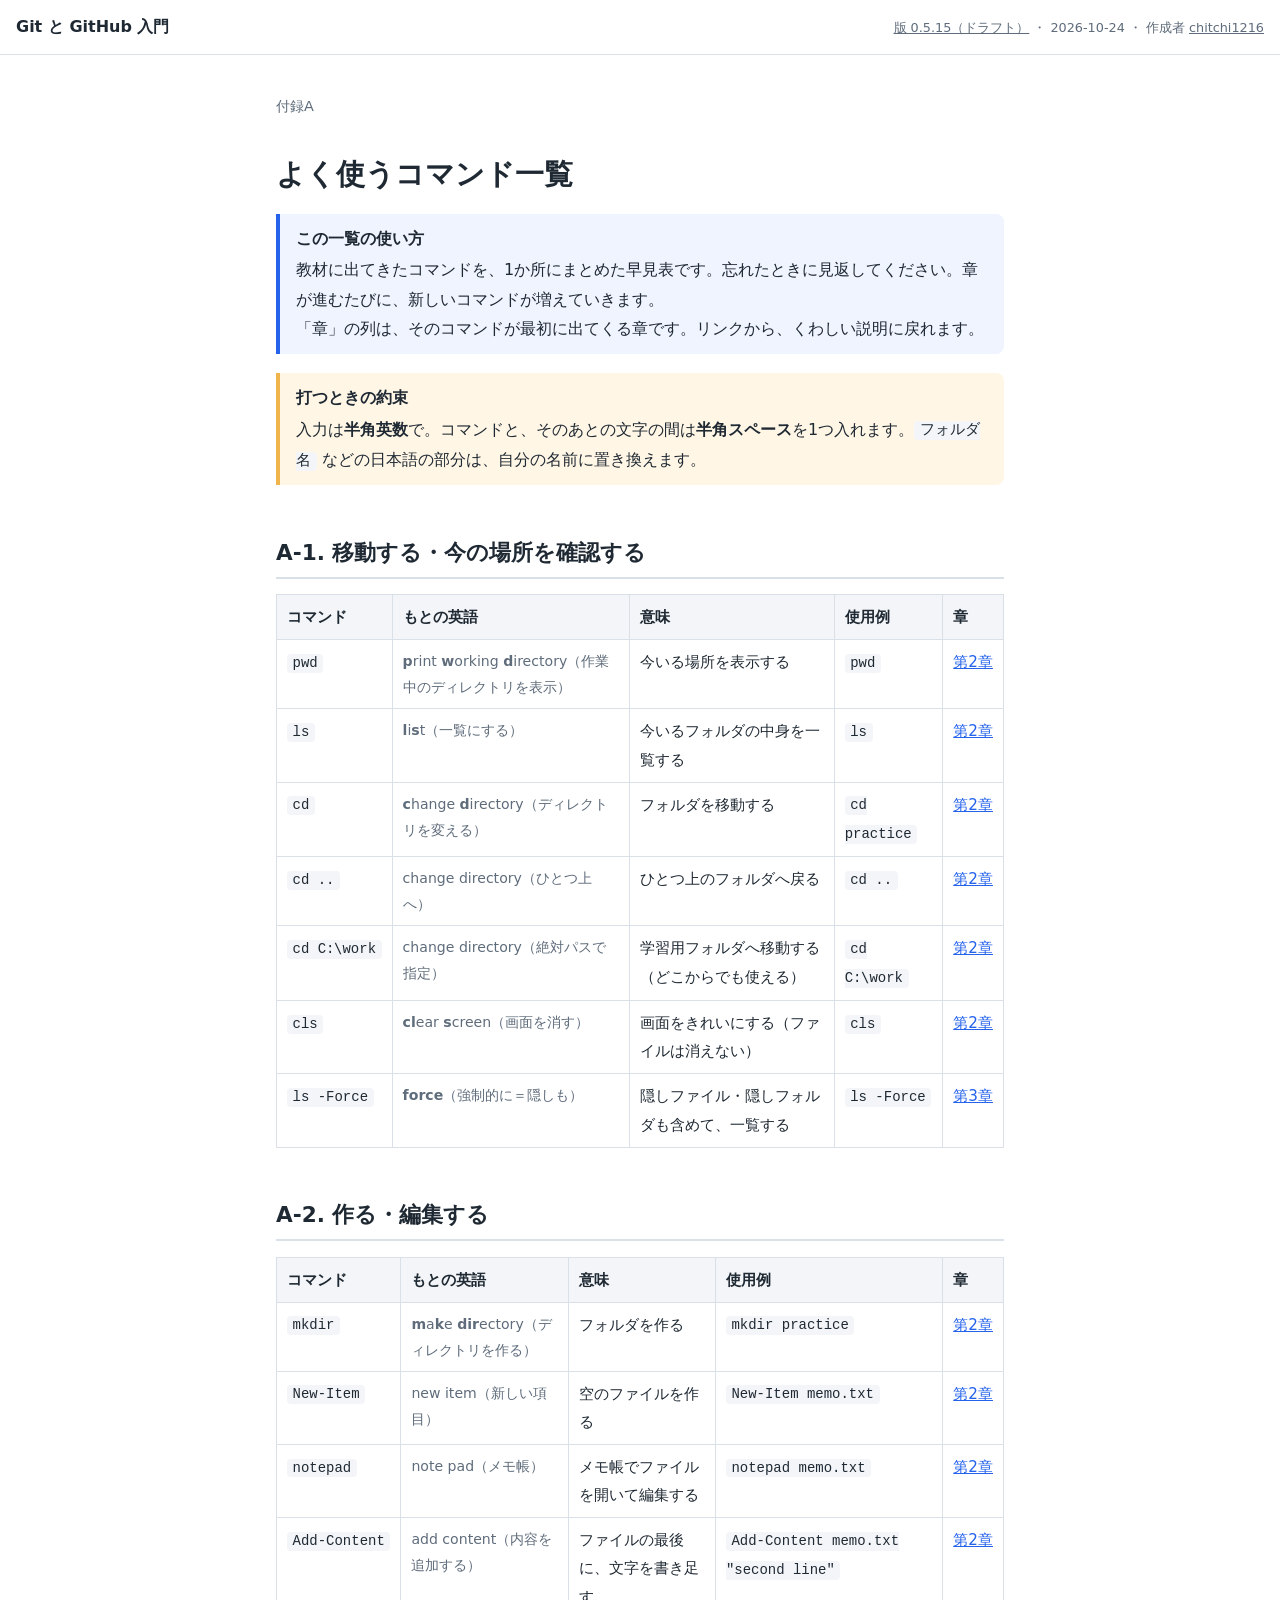
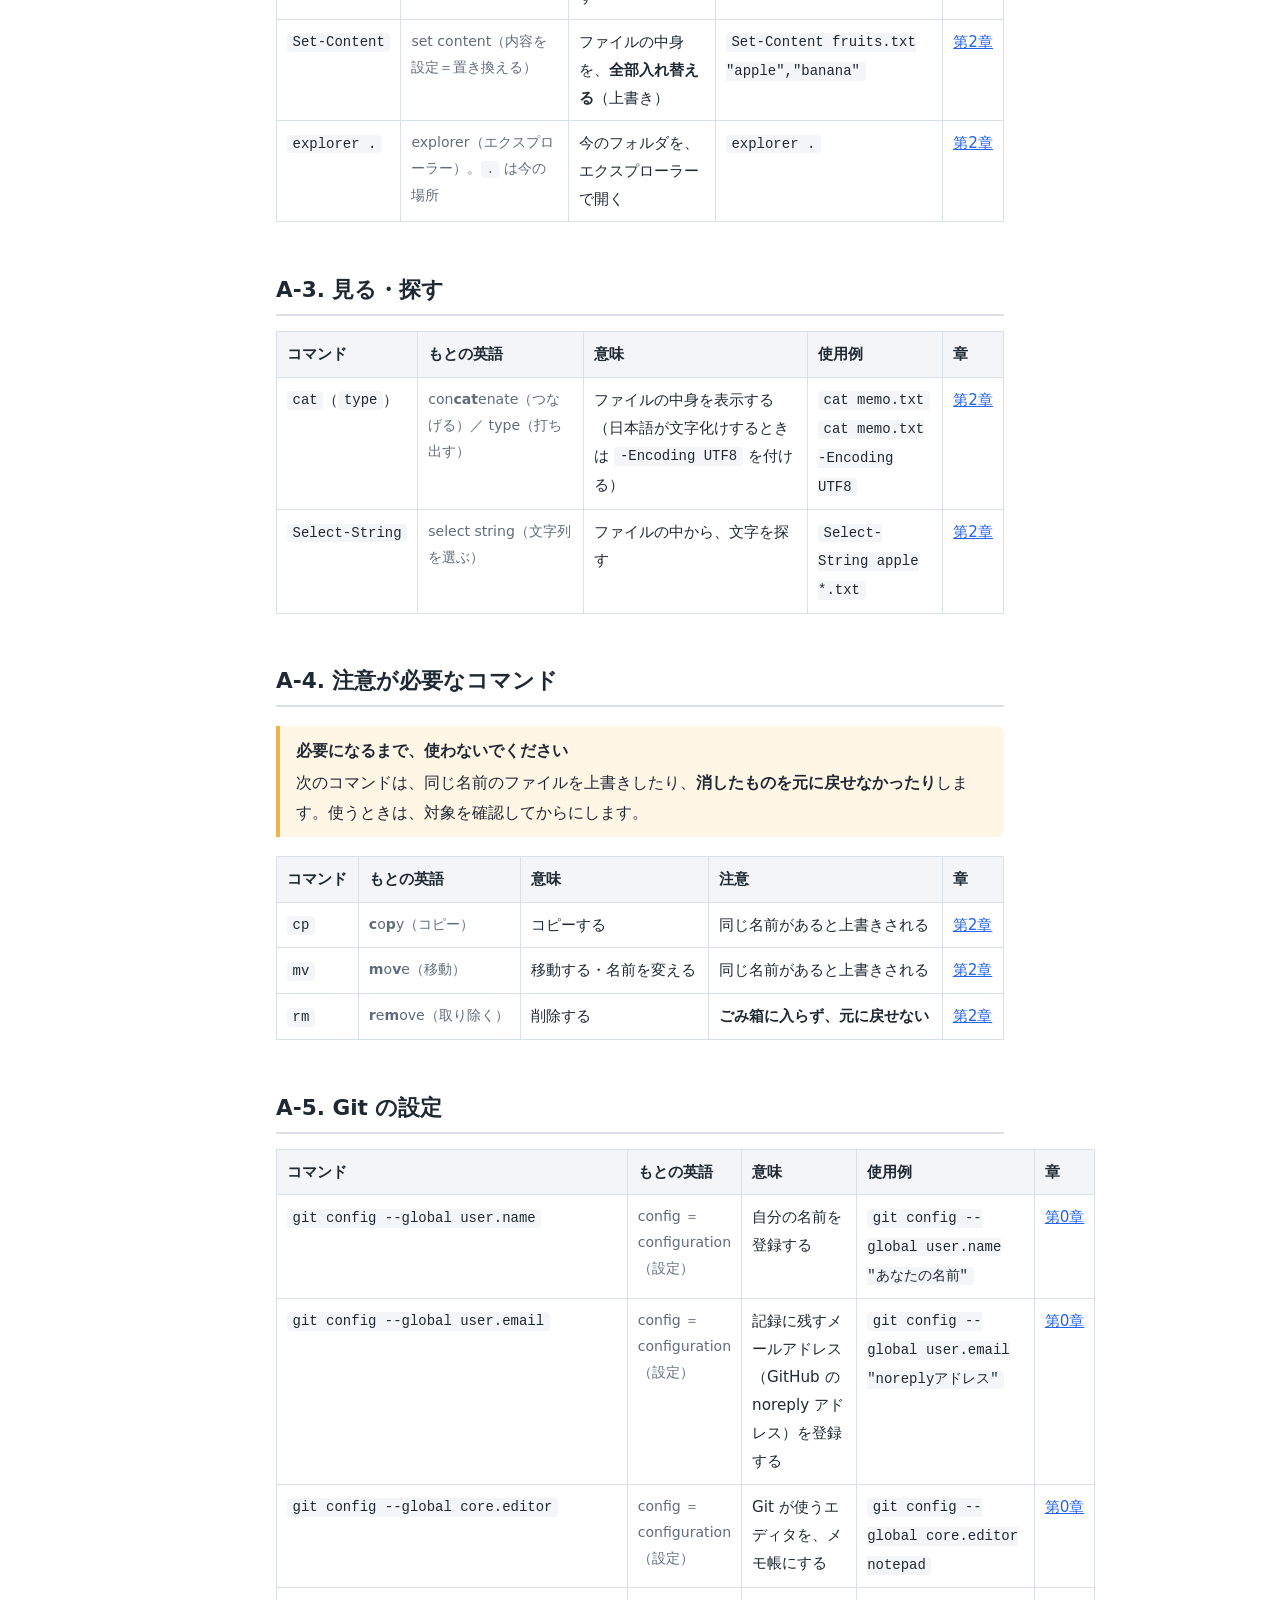
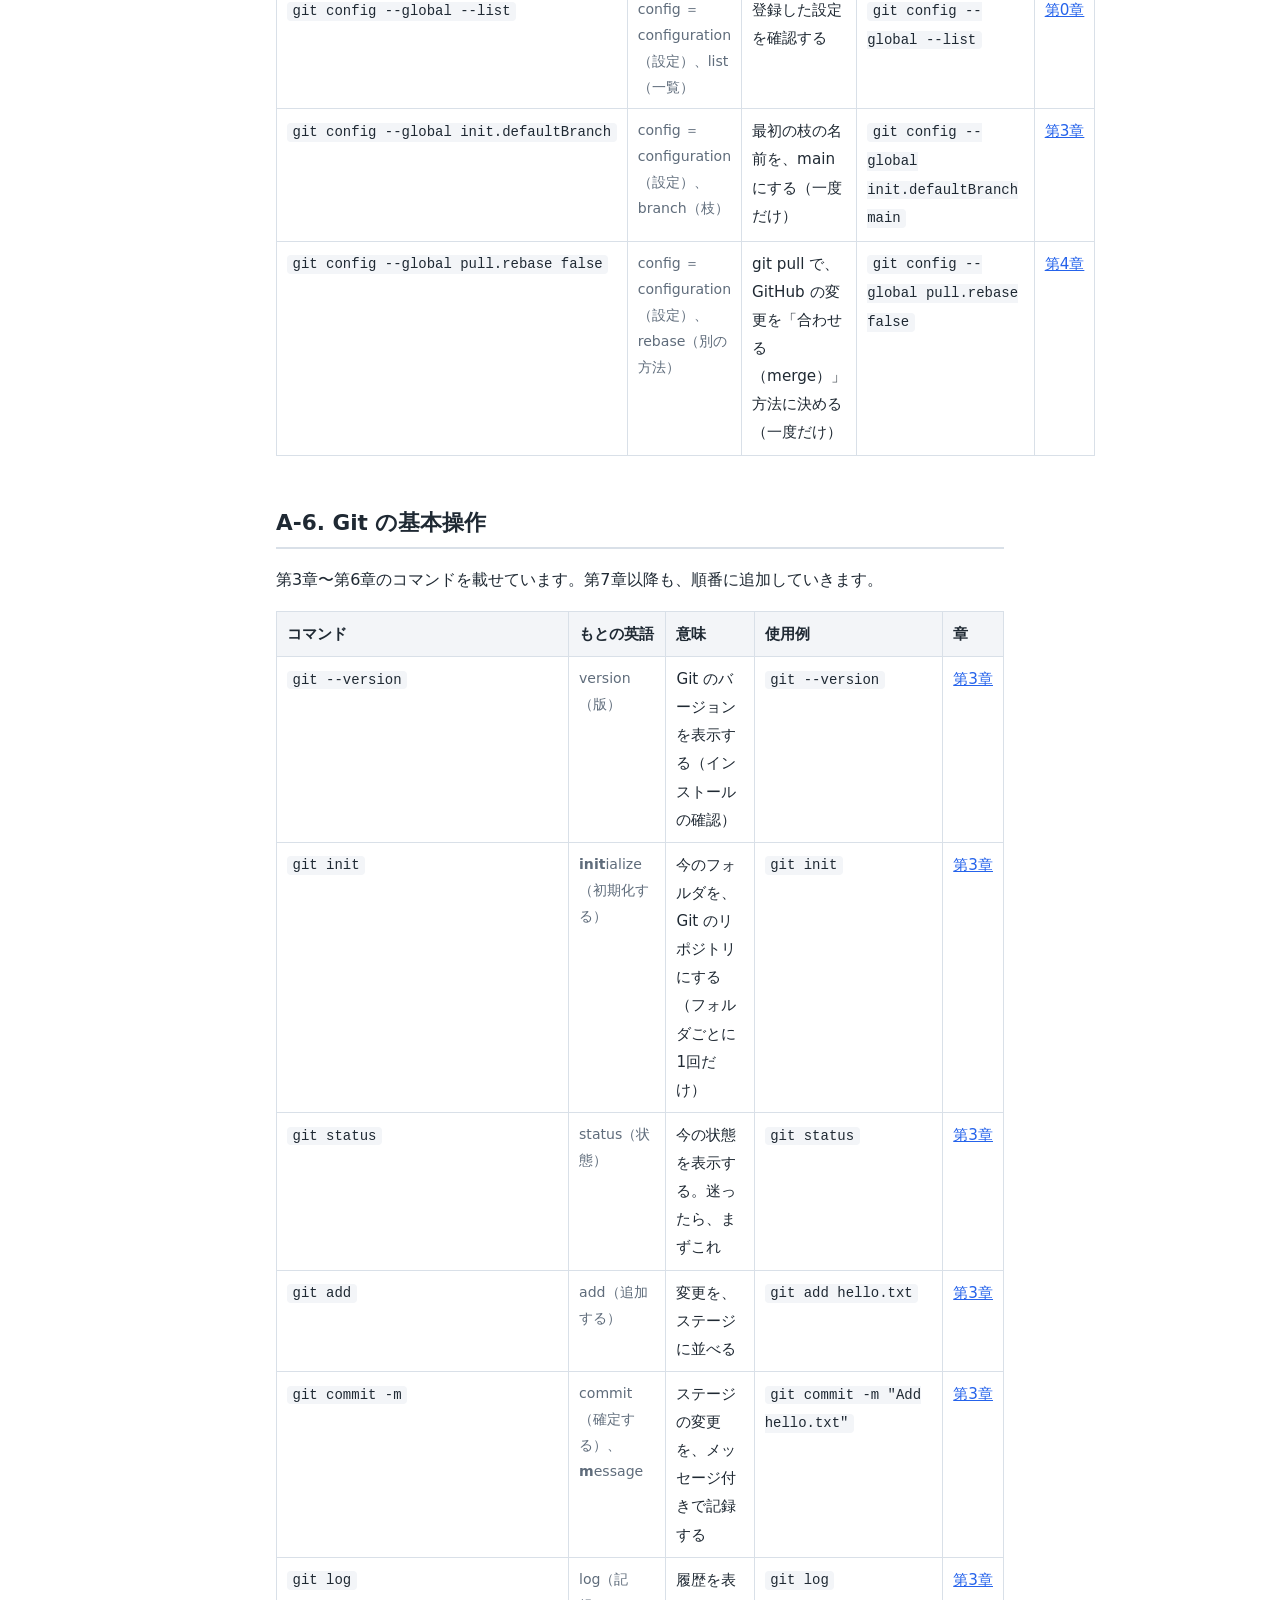
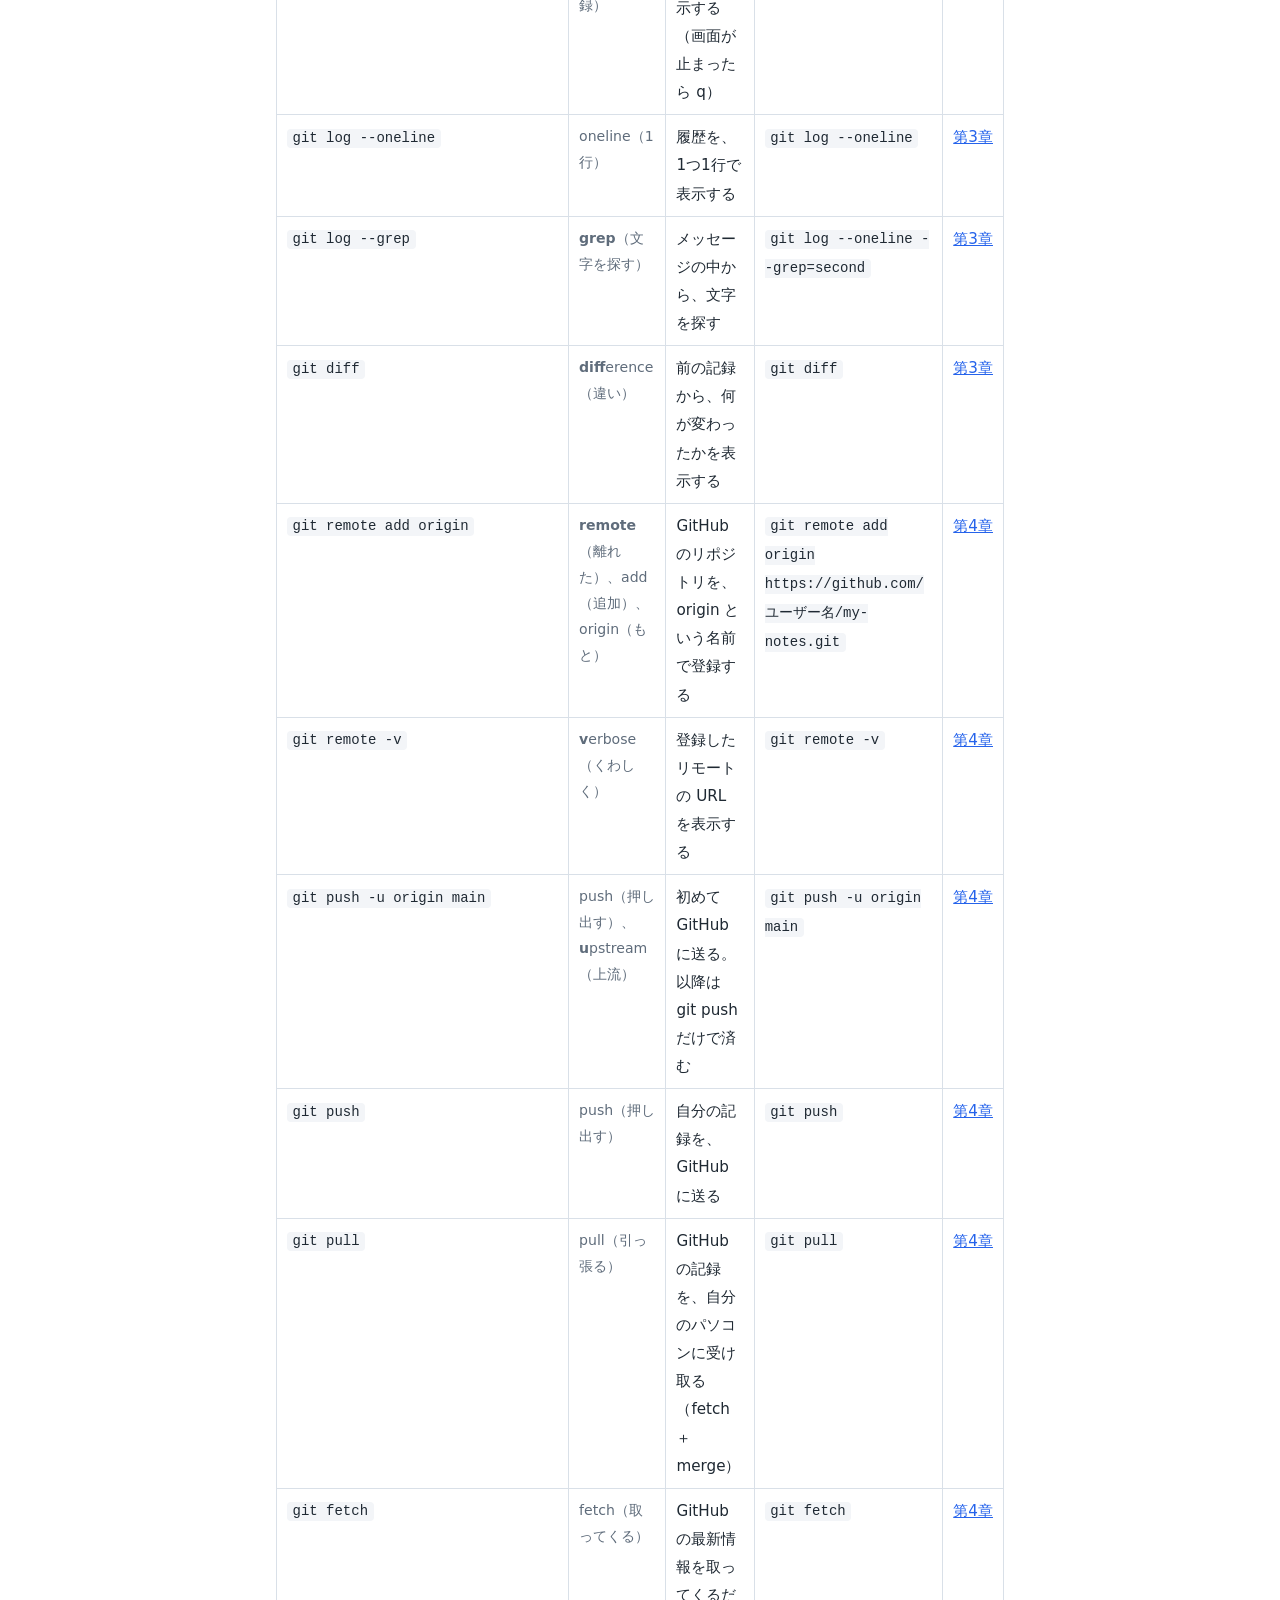
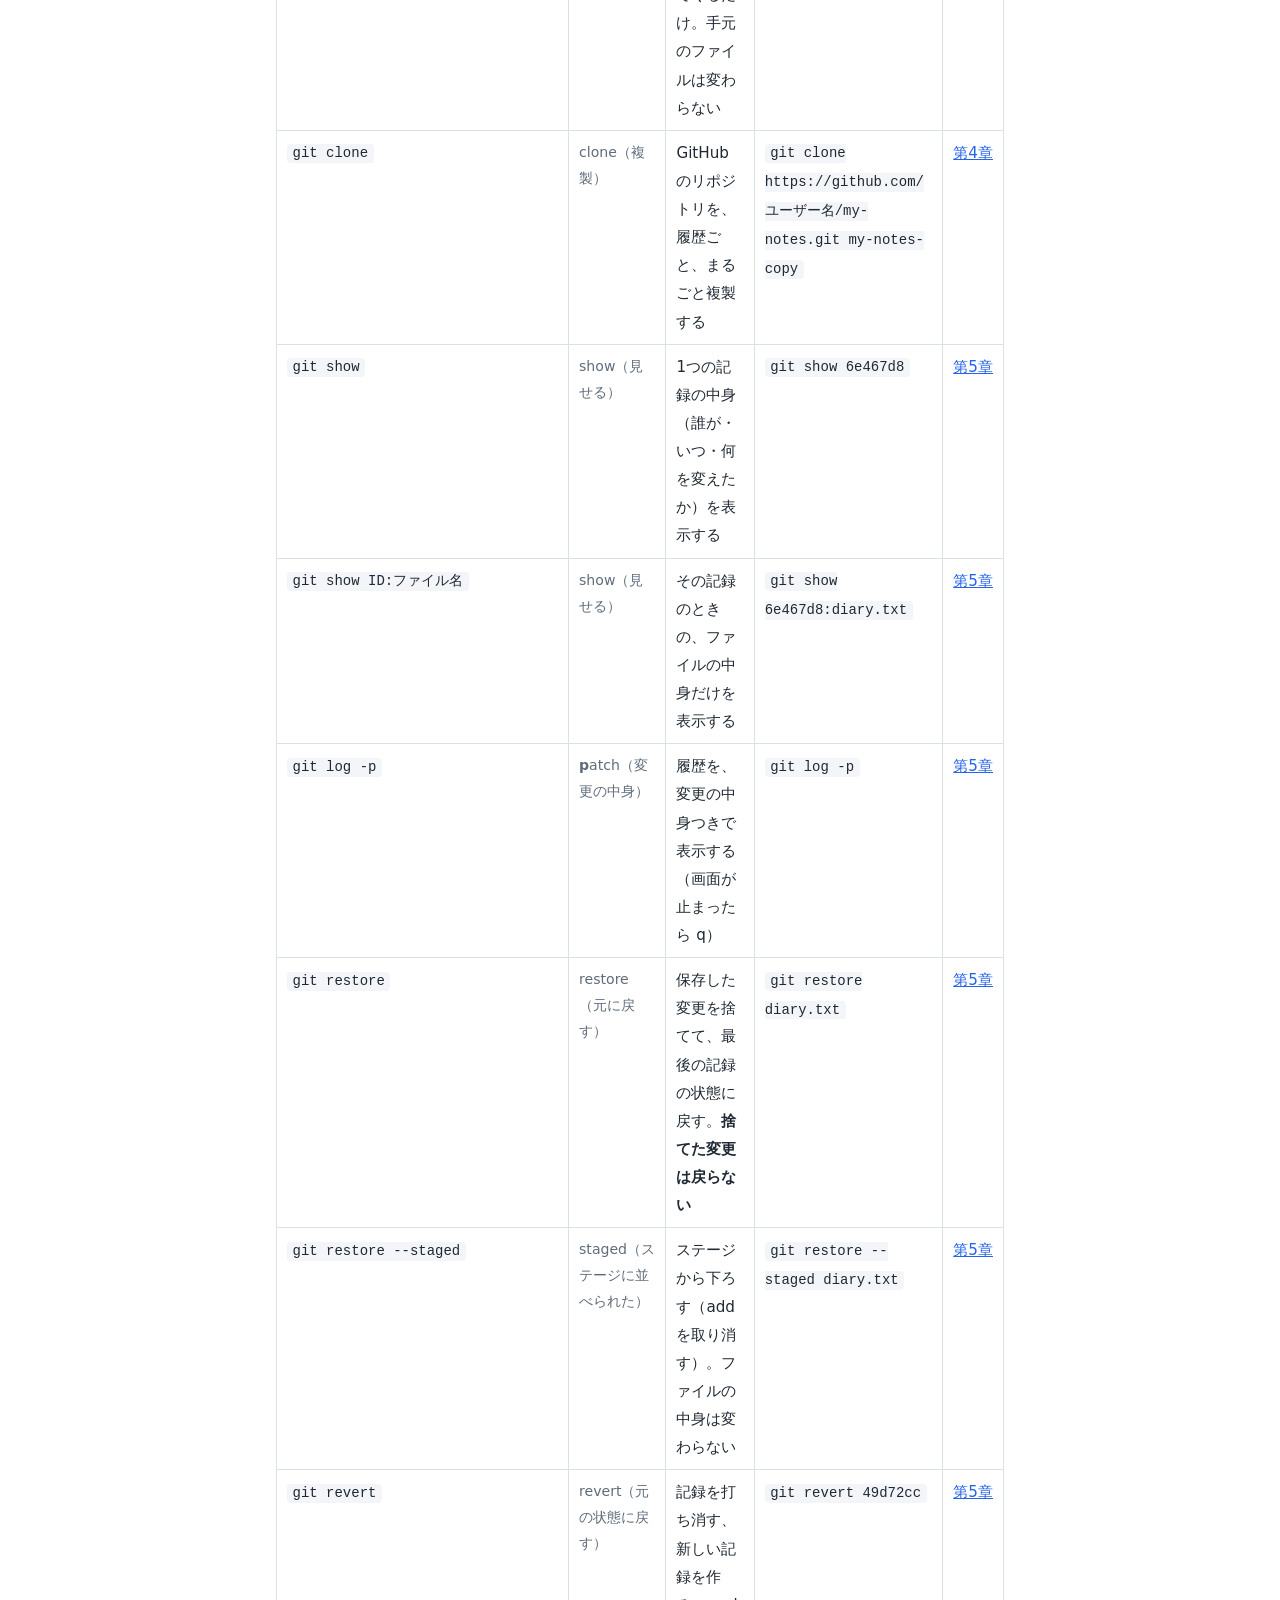
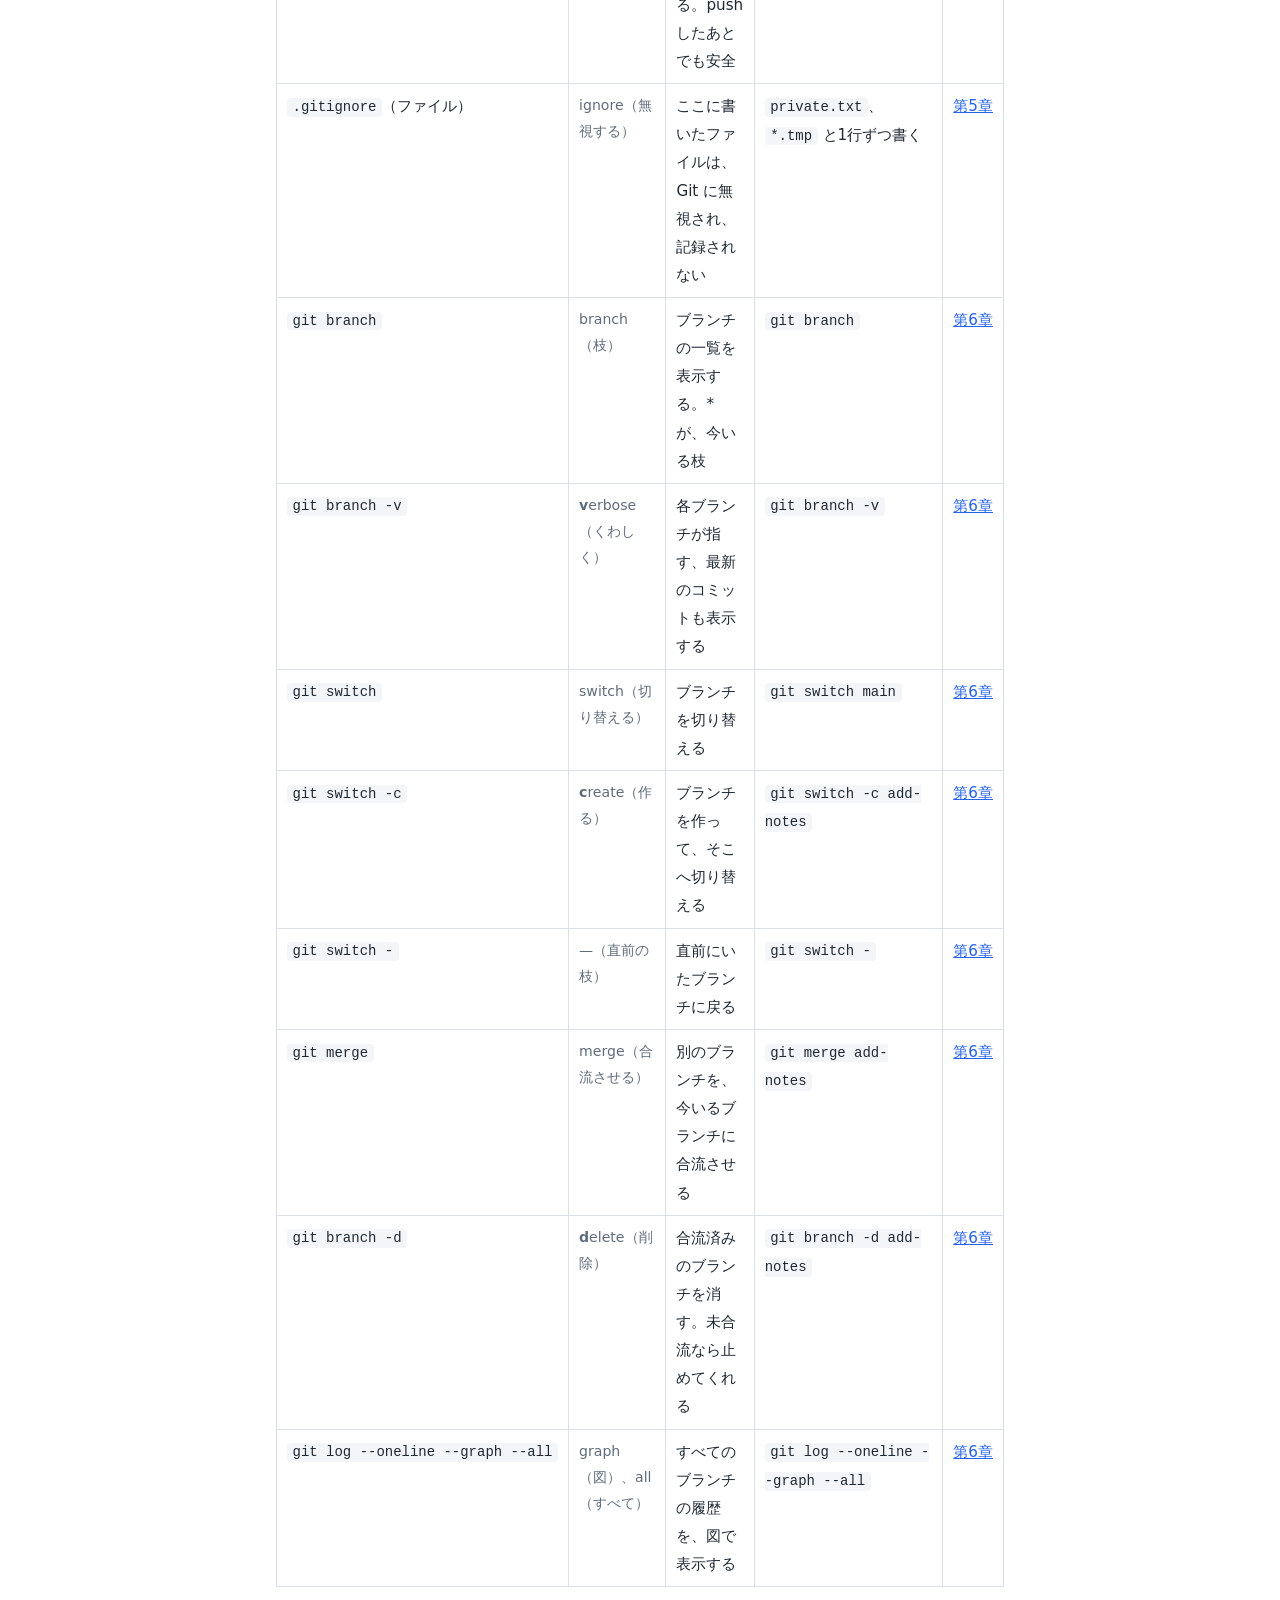
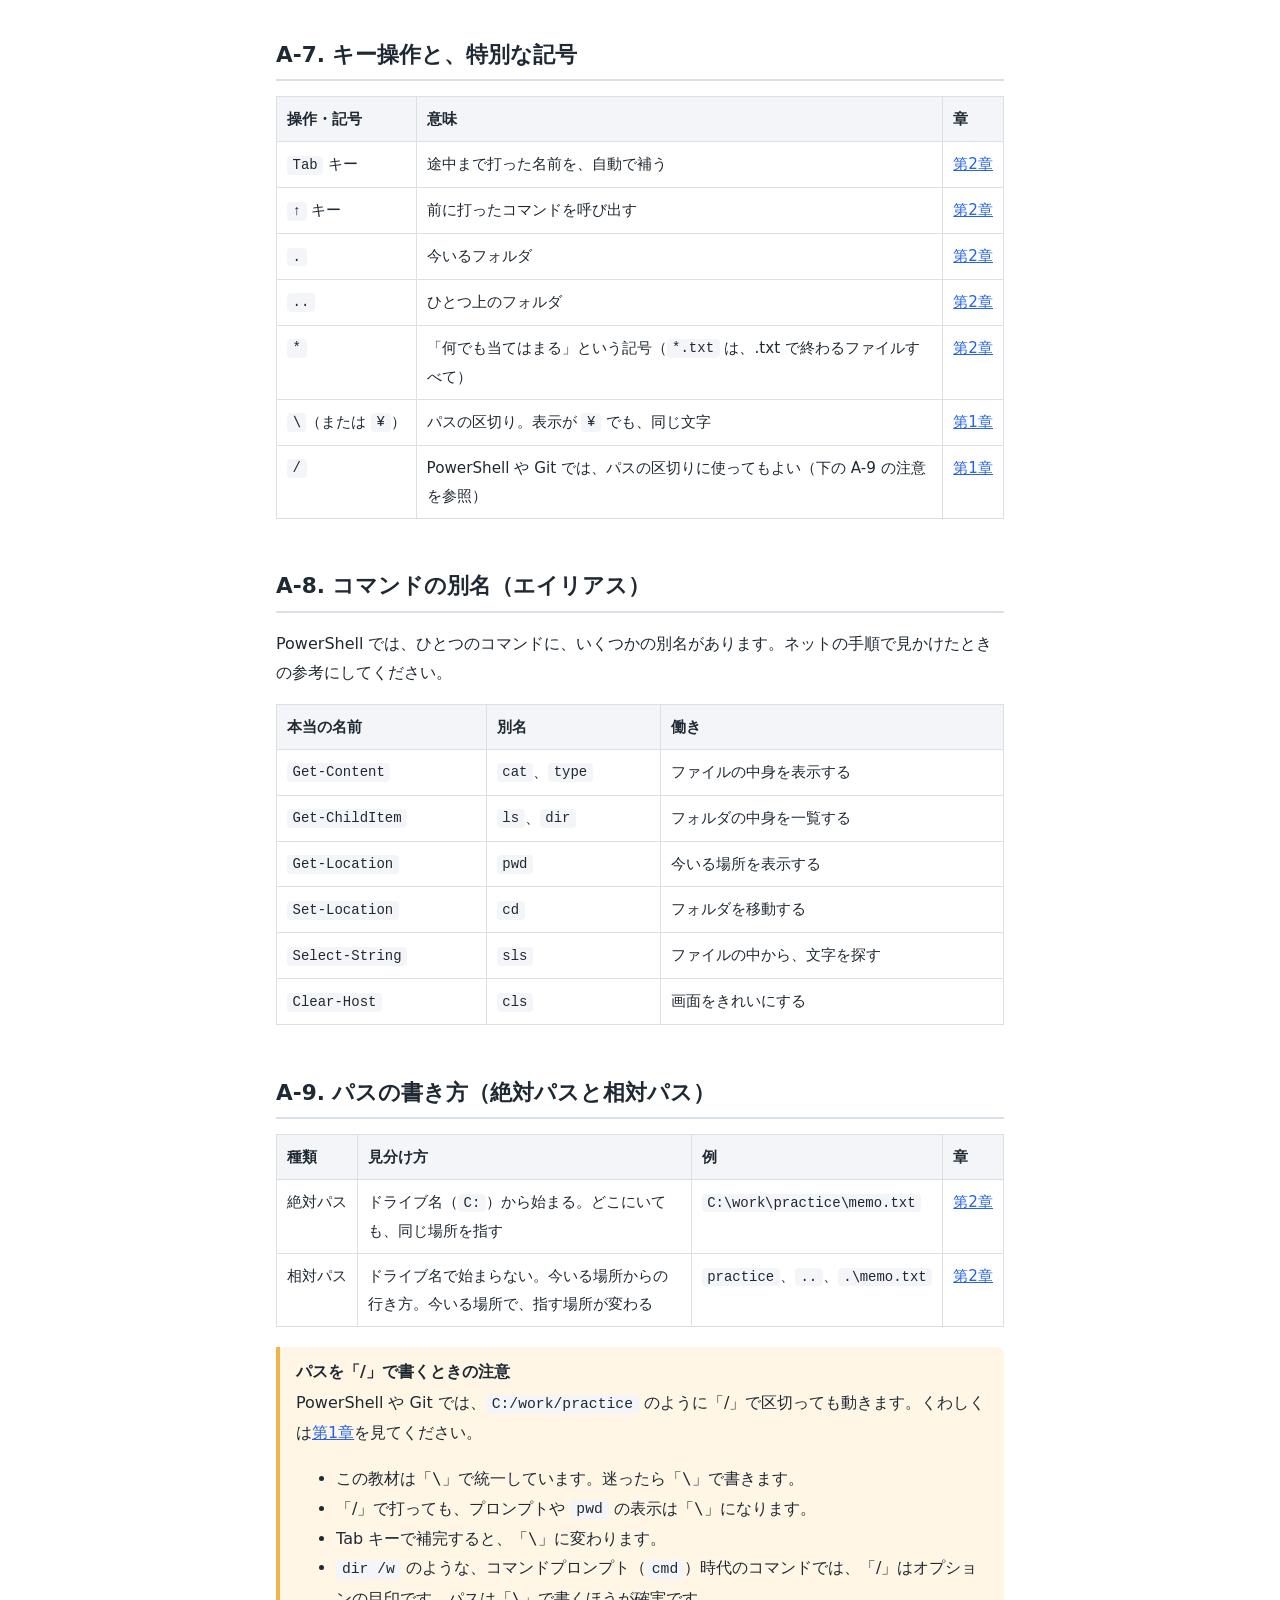
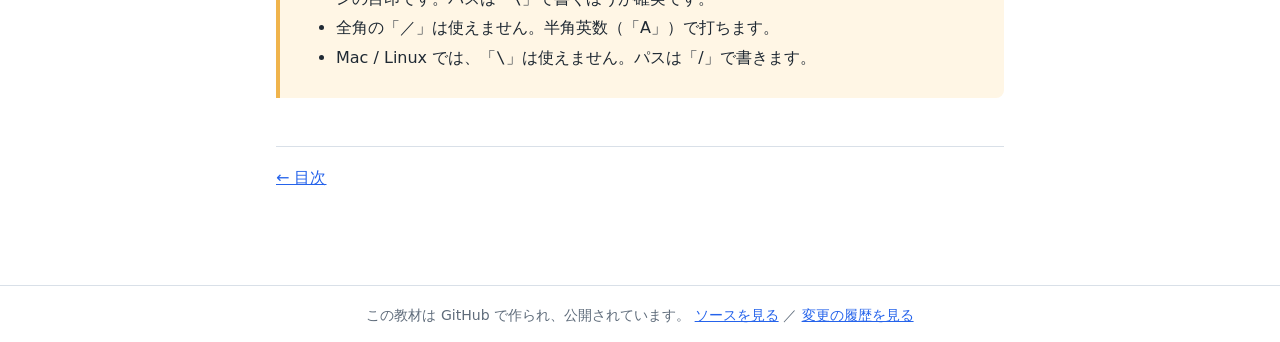
==== docs/appendix-commands.html @ 98653d18 "トップページに、アプリ更新の注意喚起をカード形式で追加（0.5.15） eMudhra の証明書問題と PHP の脆弱性を受けて、すでに学習を始めている人、 VS Code・Claude Code を" ====
<!doctype html>
<html lang="ja">
<head>
<meta charset="utf-8">
<meta name="viewport" content="width=device-width, initial-scale=1">
<title>付録A よく使うコマンド一覧 | Git と GitHub 入門</title>
<link rel="icon" href="favicon.svg" type="image/svg+xml">
<link rel="icon" href="favicon.png" sizes="32x32" type="image/png">
<link rel="stylesheet" href="style.css">
</head>
<body>
<header class="site"><a class="title" href="index.html">Git と GitHub 入門</a><span class="ver"><!--ver--><a href="https://github.com/chitchi1216/git-github-textbook/blob/main/CHANGELOG.md">版 0.5.15（ドラフト）</a> ・ 2026-10-24 ・ 作成者 <a href="https://github.com/chitchi1216">chitchi1216</a><!--/ver--></span></header>
<main class="wrap">
  <p class="meta">付録A</p>
  <h1>よく使うコマンド一覧</h1>

  <div class="box">
    <strong class="title">この一覧の使い方</strong>
    教材に出てきたコマンドを、1か所にまとめた早見表です。忘れたときに見返してください。章が進むたびに、新しいコマンドが増えていきます。<br>
    「章」の列は、そのコマンドが最初に出てくる章です。リンクから、くわしい説明に戻れます。
  </div>
  <div class="box warn">
    <strong class="title">打つときの約束</strong>
    入力は<strong>半角英数</strong>で。コマンドと、そのあとの文字の間は<strong>半角スペース</strong>を1つ入れます。<code>フォルダ名</code> などの日本語の部分は、自分の名前に置き換えます。
  </div>

  <h2>A-1. 移動する・今の場所を確認する</h2>
  <table class="cmds">
    <tr><th>コマンド</th><th>もとの英語</th><th>意味</th><th>使用例</th><th>章</th></tr>
    <tr><td><code>pwd</code></td><td class="en-col"><strong>p</strong>rint <strong>w</strong>orking <strong>d</strong>irectory（作業中のディレクトリを表示）</td><td>今いる場所を表示する</td><td><code>pwd</code></td><td><a href="chapter-02.html">第2章</a></td></tr>
    <tr><td><code>ls</code></td><td class="en-col"><strong>l</strong>i<strong>s</strong>t（一覧にする）</td><td>今いるフォルダの中身を一覧する</td><td><code>ls</code></td><td><a href="chapter-02.html">第2章</a></td></tr>
    <tr><td><code>cd</code></td><td class="en-col"><strong>c</strong>hange <strong>d</strong>irectory（ディレクトリを変える）</td><td>フォルダを移動する</td><td><code>cd practice</code></td><td><a href="chapter-02.html">第2章</a></td></tr>
    <tr><td><code>cd ..</code></td><td class="en-col">change directory（ひとつ上へ）</td><td>ひとつ上のフォルダへ戻る</td><td><code>cd ..</code></td><td><a href="chapter-02.html">第2章</a></td></tr>
    <tr><td><code>cd C:\work</code></td><td class="en-col">change directory（絶対パスで指定）</td><td>学習用フォルダへ移動する（どこからでも使える）</td><td><code>cd C:\work</code></td><td><a href="chapter-02.html">第2章</a></td></tr>
    <tr><td><code>cls</code></td><td class="en-col"><strong>cl</strong>ear <strong>s</strong>creen（画面を消す）</td><td>画面をきれいにする（ファイルは消えない）</td><td><code>cls</code></td><td><a href="chapter-02.html">第2章</a></td></tr>
    <tr><td><code>ls -Force</code></td><td class="en-col"><strong>force</strong>（強制的に＝隠しも）</td><td>隠しファイル・隠しフォルダも含めて、一覧する</td><td><code>ls -Force</code></td><td><a href="chapter-03.html">第3章</a></td></tr>
  </table>

  <h2>A-2. 作る・編集する</h2>
  <table class="cmds">
    <tr><th>コマンド</th><th>もとの英語</th><th>意味</th><th>使用例</th><th>章</th></tr>
    <tr><td><code>mkdir</code></td><td class="en-col"><strong>m</strong>a<strong>k</strong>e <strong>dir</strong>ectory（ディレクトリを作る）</td><td>フォルダを作る</td><td><code>mkdir practice</code></td><td><a href="chapter-02.html">第2章</a></td></tr>
    <tr><td><code>New-Item</code></td><td class="en-col">new item（新しい項目）</td><td>空のファイルを作る</td><td><code>New-Item memo.txt</code></td><td><a href="chapter-02.html">第2章</a></td></tr>
    <tr><td><code>notepad</code></td><td class="en-col">note pad（メモ帳）</td><td>メモ帳でファイルを開いて編集する</td><td><code>notepad memo.txt</code></td><td><a href="chapter-02.html">第2章</a></td></tr>
    <tr><td><code>Add-Content</code></td><td class="en-col">add content（内容を追加する）</td><td>ファイルの最後に、文字を書き足す</td><td><code>Add-Content memo.txt "second line"</code></td><td><a href="chapter-02.html">第2章</a></td></tr>
    <tr><td><code>Set-Content</code></td><td class="en-col">set content（内容を設定＝置き換える）</td><td>ファイルの中身を、<strong>全部入れ替える</strong>（上書き）</td><td><code>Set-Content fruits.txt "apple","banana"</code></td><td><a href="chapter-02.html">第2章</a></td></tr>
    <tr><td><code>explorer .</code></td><td class="en-col">explorer（エクスプローラー）。<code>.</code> は今の場所</td><td>今のフォルダを、エクスプローラーで開く</td><td><code>explorer .</code></td><td><a href="chapter-02.html">第2章</a></td></tr>
  </table>

  <h2>A-3. 見る・探す</h2>
  <table class="cmds">
    <tr><th>コマンド</th><th>もとの英語</th><th>意味</th><th>使用例</th><th>章</th></tr>
    <tr><td><code>cat</code>（<code>type</code>）</td><td class="en-col">con<strong>cat</strong>enate（つなげる）／ type（打ち出す）</td><td>ファイルの中身を表示する（日本語が文字化けするときは <code>-Encoding UTF8</code> を付ける）</td><td><code>cat memo.txt</code><br><code>cat memo.txt -Encoding UTF8</code></td><td><a href="chapter-02.html">第2章</a></td></tr>
    <tr><td><code>Select-String</code></td><td class="en-col">select string（文字列を選ぶ）</td><td>ファイルの中から、文字を探す</td><td><code>Select-String apple *.txt</code></td><td><a href="chapter-02.html">第2章</a></td></tr>
  </table>

  <h2>A-4. 注意が必要なコマンド</h2>
  <div class="box warn">
    <strong class="title">必要になるまで、使わないでください</strong>
    次のコマンドは、同じ名前のファイルを上書きしたり、<strong>消したものを元に戻せなかったり</strong>します。使うときは、対象を確認してからにします。
  </div>
  <table class="cmds">
    <tr><th>コマンド</th><th>もとの英語</th><th>意味</th><th>注意</th><th>章</th></tr>
    <tr><td><code>cp</code></td><td class="en-col"><strong>c</strong>o<strong>p</strong>y（コピー）</td><td>コピーする</td><td>同じ名前があると上書きされる</td><td><a href="chapter-02.html">第2章</a></td></tr>
    <tr><td><code>mv</code></td><td class="en-col"><strong>m</strong>o<strong>v</strong>e（移動）</td><td>移動する・名前を変える</td><td>同じ名前があると上書きされる</td><td><a href="chapter-02.html">第2章</a></td></tr>
    <tr><td><code>rm</code></td><td class="en-col"><strong>r</strong>e<strong>m</strong>ove（取り除く）</td><td>削除する</td><td><strong>ごみ箱に入らず、元に戻せない</strong></td><td><a href="chapter-02.html">第2章</a></td></tr>
  </table>

  <h2>A-5. Git の設定</h2>
  <table class="cmds">
    <tr><th>コマンド</th><th>もとの英語</th><th>意味</th><th>使用例</th><th>章</th></tr>
    <tr><td><code>git config --global user.name</code></td><td class="en-col">config ＝ configuration（設定）</td><td>自分の名前を登録する</td><td><code>git config --global user.name "あなたの名前"</code></td><td><a href="chapter-00.html">第0章</a></td></tr>
    <tr><td><code>git config --global user.email</code></td><td class="en-col">config ＝ configuration（設定）</td><td>記録に残すメールアドレス（GitHub の noreply アドレス）を登録する</td><td><code>git config --global user.email "noreplyアドレス"</code></td><td><a href="chapter-00.html">第0章</a></td></tr>
    <tr><td><code>git config --global core.editor</code></td><td class="en-col">config ＝ configuration（設定）</td><td>Git が使うエディタを、メモ帳にする</td><td><code>git config --global core.editor notepad</code></td><td><a href="chapter-00.html">第0章</a></td></tr>
    <tr><td><code>git config --global --list</code></td><td class="en-col">config ＝ configuration（設定）、list（一覧）</td><td>登録した設定を確認する</td><td><code>git config --global --list</code></td><td><a href="chapter-00.html">第0章</a></td></tr>
    <tr><td><code>git config --global init.defaultBranch</code></td><td class="en-col">config ＝ configuration（設定）、branch（枝）</td><td>最初の枝の名前を、main にする（一度だけ）</td><td><code>git config --global init.defaultBranch main</code></td><td><a href="chapter-03.html">第3章</a></td></tr>
    <tr><td><code>git config --global pull.rebase false</code></td><td class="en-col">config ＝ configuration（設定）、rebase（別の方法）</td><td>git pull で、GitHub の変更を「合わせる（merge）」方法に決める（一度だけ）</td><td><code>git config --global pull.rebase false</code></td><td><a href="chapter-04.html">第4章</a></td></tr>
  </table>

  <h2>A-6. Git の基本操作</h2>
  <p>第3章〜第6章のコマンドを載せています。第7章以降も、順番に追加していきます。</p>
  <table class="cmds">
    <tr><th>コマンド</th><th>もとの英語</th><th>意味</th><th>使用例</th><th>章</th></tr>
    <tr><td><code>git --version</code></td><td class="en-col">version（版）</td><td>Git のバージョンを表示する（インストールの確認）</td><td><code>git --version</code></td><td><a href="chapter-03.html">第3章</a></td></tr>
    <tr><td><code>git init</code></td><td class="en-col"><strong>init</strong>ialize（初期化する）</td><td>今のフォルダを、Git のリポジトリにする（フォルダごとに1回だけ）</td><td><code>git init</code></td><td><a href="chapter-03.html">第3章</a></td></tr>
    <tr><td><code>git status</code></td><td class="en-col">status（状態）</td><td>今の状態を表示する。迷ったら、まずこれ</td><td><code>git status</code></td><td><a href="chapter-03.html">第3章</a></td></tr>
    <tr><td><code>git add</code></td><td class="en-col">add（追加する）</td><td>変更を、ステージに並べる</td><td><code>git add hello.txt</code></td><td><a href="chapter-03.html">第3章</a></td></tr>
    <tr><td><code>git commit -m</code></td><td class="en-col">commit（確定する）、<strong>m</strong>essage</td><td>ステージの変更を、メッセージ付きで記録する</td><td><code>git commit -m "Add hello.txt"</code></td><td><a href="chapter-03.html">第3章</a></td></tr>
    <tr><td><code>git log</code></td><td class="en-col">log（記録）</td><td>履歴を表示する（画面が止まったら q）</td><td><code>git log</code></td><td><a href="chapter-03.html">第3章</a></td></tr>
    <tr><td><code>git log --oneline</code></td><td class="en-col">oneline（1行）</td><td>履歴を、1つ1行で表示する</td><td><code>git log --oneline</code></td><td><a href="chapter-03.html">第3章</a></td></tr>
    <tr><td><code>git log --grep</code></td><td class="en-col"><strong>grep</strong>（文字を探す）</td><td>メッセージの中から、文字を探す</td><td><code>git log --oneline --grep=second</code></td><td><a href="chapter-03.html">第3章</a></td></tr>
    <tr><td><code>git diff</code></td><td class="en-col"><strong>diff</strong>erence（違い）</td><td>前の記録から、何が変わったかを表示する</td><td><code>git diff</code></td><td><a href="chapter-03.html">第3章</a></td></tr>
    <tr><td><code>git remote add origin</code></td><td class="en-col"><strong>remote</strong>（離れた）、add（追加）、origin（もと）</td><td>GitHub のリポジトリを、origin という名前で登録する</td><td><code>git remote add origin https://github.com/ユーザー名/my-notes.git</code></td><td><a href="chapter-04.html">第4章</a></td></tr>
    <tr><td><code>git remote -v</code></td><td class="en-col"><strong>v</strong>erbose（くわしく）</td><td>登録したリモートの URL を表示する</td><td><code>git remote -v</code></td><td><a href="chapter-04.html">第4章</a></td></tr>
    <tr><td><code>git push -u origin main</code></td><td class="en-col">push（押し出す）、<strong>u</strong>pstream（上流）</td><td>初めて GitHub に送る。以降は git push だけで済む</td><td><code>git push -u origin main</code></td><td><a href="chapter-04.html">第4章</a></td></tr>
    <tr><td><code>git push</code></td><td class="en-col">push（押し出す）</td><td>自分の記録を、GitHub に送る</td><td><code>git push</code></td><td><a href="chapter-04.html">第4章</a></td></tr>
    <tr><td><code>git pull</code></td><td class="en-col">pull（引っ張る）</td><td>GitHub の記録を、自分のパソコンに受け取る（fetch ＋ merge）</td><td><code>git pull</code></td><td><a href="chapter-04.html">第4章</a></td></tr>
    <tr><td><code>git fetch</code></td><td class="en-col">fetch（取ってくる）</td><td>GitHub の最新情報を取ってくるだけ。手元のファイルは変わらない</td><td><code>git fetch</code></td><td><a href="chapter-04.html">第4章</a></td></tr>
    <tr><td><code>git clone</code></td><td class="en-col">clone（複製）</td><td>GitHub のリポジトリを、履歴ごと、まるごと複製する</td><td><code>git clone https://github.com/ユーザー名/my-notes.git my-notes-copy</code></td><td><a href="chapter-04.html">第4章</a></td></tr>
    <tr><td><code>git show</code></td><td class="en-col">show（見せる）</td><td>1つの記録の中身（誰が・いつ・何を変えたか）を表示する</td><td><code>git show 6e467d8</code></td><td><a href="chapter-05.html">第5章</a></td></tr>
    <tr><td><code>git show ID:ファイル名</code></td><td class="en-col">show（見せる）</td><td>その記録のときの、ファイルの中身だけを表示する</td><td><code>git show 6e467d8:diary.txt</code></td><td><a href="chapter-05.html">第5章</a></td></tr>
    <tr><td><code>git log -p</code></td><td class="en-col"><strong>p</strong>atch（変更の中身）</td><td>履歴を、変更の中身つきで表示する（画面が止まったら q）</td><td><code>git log -p</code></td><td><a href="chapter-05.html">第5章</a></td></tr>
    <tr><td><code>git restore</code></td><td class="en-col">restore（元に戻す）</td><td>保存した変更を捨てて、最後の記録の状態に戻す。<strong>捨てた変更は戻らない</strong></td><td><code>git restore diary.txt</code></td><td><a href="chapter-05.html">第5章</a></td></tr>
    <tr><td><code>git restore --staged</code></td><td class="en-col">staged（ステージに並べられた）</td><td>ステージから下ろす（add を取り消す）。ファイルの中身は変わらない</td><td><code>git restore --staged diary.txt</code></td><td><a href="chapter-05.html">第5章</a></td></tr>
    <tr><td><code>git revert</code></td><td class="en-col">revert（元の状態に戻す）</td><td>記録を打ち消す、新しい記録を作る。push したあとでも安全</td><td><code>git revert 49d72cc</code></td><td><a href="chapter-05.html">第5章</a></td></tr>
    <tr><td><code>.gitignore</code>（ファイル）</td><td class="en-col">ignore（無視する）</td><td>ここに書いたファイルは、Git に無視され、記録されない</td><td><code>private.txt</code>、<code>*.tmp</code> と1行ずつ書く</td><td><a href="chapter-05.html">第5章</a></td></tr>
    <tr><td><code>git branch</code></td><td class="en-col">branch（枝）</td><td>ブランチの一覧を表示する。* が、今いる枝</td><td><code>git branch</code></td><td><a href="chapter-06.html">第6章</a></td></tr>
    <tr><td><code>git branch -v</code></td><td class="en-col"><strong>v</strong>erbose（くわしく）</td><td>各ブランチが指す、最新のコミットも表示する</td><td><code>git branch -v</code></td><td><a href="chapter-06.html">第6章</a></td></tr>
    <tr><td><code>git switch</code></td><td class="en-col">switch（切り替える）</td><td>ブランチを切り替える</td><td><code>git switch main</code></td><td><a href="chapter-06.html">第6章</a></td></tr>
    <tr><td><code>git switch -c</code></td><td class="en-col"><strong>c</strong>reate（作る）</td><td>ブランチを作って、そこへ切り替える</td><td><code>git switch -c add-notes</code></td><td><a href="chapter-06.html">第6章</a></td></tr>
    <tr><td><code>git switch -</code></td><td class="en-col">—（直前の枝）</td><td>直前にいたブランチに戻る</td><td><code>git switch -</code></td><td><a href="chapter-06.html">第6章</a></td></tr>
    <tr><td><code>git merge</code></td><td class="en-col">merge（合流させる）</td><td>別のブランチを、今いるブランチに合流させる</td><td><code>git merge add-notes</code></td><td><a href="chapter-06.html">第6章</a></td></tr>
    <tr><td><code>git branch -d</code></td><td class="en-col"><strong>d</strong>elete（削除）</td><td>合流済みのブランチを消す。未合流なら止めてくれる</td><td><code>git branch -d add-notes</code></td><td><a href="chapter-06.html">第6章</a></td></tr>
    <tr><td><code>git log --oneline --graph --all</code></td><td class="en-col">graph（図）、all（すべて）</td><td>すべてのブランチの履歴を、図で表示する</td><td><code>git log --oneline --graph --all</code></td><td><a href="chapter-06.html">第6章</a></td></tr>
  </table>

  <h2>A-7. キー操作と、特別な記号</h2>
  <table class="cmds">
    <tr><th>操作・記号</th><th>意味</th><th>章</th></tr>
    <tr><td><code>Tab</code> キー</td><td>途中まで打った名前を、自動で補う</td><td><a href="chapter-02.html">第2章</a></td></tr>
    <tr><td><code>↑</code> キー</td><td>前に打ったコマンドを呼び出す</td><td><a href="chapter-02.html">第2章</a></td></tr>
    <tr><td><code>.</code></td><td>今いるフォルダ</td><td><a href="chapter-02.html">第2章</a></td></tr>
    <tr><td><code>..</code></td><td>ひとつ上のフォルダ</td><td><a href="chapter-02.html">第2章</a></td></tr>
    <tr><td><code>*</code></td><td>「何でも当てはまる」という記号（<code>*.txt</code> は、.txt で終わるファイルすべて）</td><td><a href="chapter-02.html">第2章</a></td></tr>
    <tr><td><code>\</code>（または <code>¥</code>）</td><td>パスの区切り。表示が <code>¥</code> でも、同じ文字</td><td><a href="chapter-01.html">第1章</a></td></tr>
    <tr><td><code>/</code></td><td>PowerShell や Git では、パスの区切りに使ってもよい（下の A-9 の注意を参照）</td><td><a href="chapter-01.html#slash">第1章</a></td></tr>
  </table>

  <h2>A-8. コマンドの別名（エイリアス）</h2>
  <p>PowerShell では、ひとつのコマンドに、いくつかの別名があります。ネットの手順で見かけたときの参考にしてください。</p>
  <table class="cmds">
    <tr><th>本当の名前</th><th>別名</th><th>働き</th></tr>
    <tr><td><code>Get-Content</code></td><td><code>cat</code>、<code>type</code></td><td>ファイルの中身を表示する</td></tr>
    <tr><td><code>Get-ChildItem</code></td><td><code>ls</code>、<code>dir</code></td><td>フォルダの中身を一覧する</td></tr>
    <tr><td><code>Get-Location</code></td><td><code>pwd</code></td><td>今いる場所を表示する</td></tr>
    <tr><td><code>Set-Location</code></td><td><code>cd</code></td><td>フォルダを移動する</td></tr>
    <tr><td><code>Select-String</code></td><td><code>sls</code></td><td>ファイルの中から、文字を探す</td></tr>
    <tr><td><code>Clear-Host</code></td><td><code>cls</code></td><td>画面をきれいにする</td></tr>
  </table>

  <h2>A-9. パスの書き方（絶対パスと相対パス）</h2>
  <table class="cmds">
    <tr><th>種類</th><th>見分け方</th><th>例</th><th>章</th></tr>
    <tr><td>絶対パス</td><td>ドライブ名（<code>C:</code>）から始まる。どこにいても、同じ場所を指す</td><td><code>C:\work\practice\memo.txt</code></td><td><a href="chapter-02.html">第2章</a></td></tr>
    <tr><td>相対パス</td><td>ドライブ名で始まらない。今いる場所からの行き方。今いる場所で、指す場所が変わる</td><td><code>practice</code>、<code>..</code>、<code>.\memo.txt</code></td><td><a href="chapter-02.html">第2章</a></td></tr>
  </table>
  <div class="box warn">
    <strong class="title">パスを「/」で書くときの注意</strong>
    PowerShell や Git では、<code>C:/work/practice</code> のように「/」で区切っても動きます。くわしくは<a href="chapter-01.html#slash">第1章</a>を見てください。
    <ul>
      <li>この教材は「\」で統一しています。迷ったら「\」で書きます。</li>
      <li>「/」で打っても、プロンプトや <code>pwd</code> の表示は「\」になります。</li>
      <li>Tab キーで補完すると、「\」に変わります。</li>
      <li><code>dir /w</code> のような、コマンドプロンプト（<code>cmd</code>）時代のコマンドでは、「/」はオプションの目印です。パスは「\」で書くほうが確実です。</li>
      <li>全角の「／」は使えません。半角英数（「A」）で打ちます。</li>
      <li>Mac / Linux では、「\」は使えません。パスは「/」で書きます。</li>
    </ul>
  </div>

  <nav class="pager">
    <a href="index.html">← 目次</a>
    <span></span>
  </nav>
</main>
<footer class="site-foot">
  この教材は GitHub で作られ、公開されています。
  <a href="https://github.com/chitchi1216/git-github-textbook">ソースを見る</a> ／
  <a href="https://github.com/chitchi1216/git-github-textbook/commits/main">変更の履歴を見る</a>
</footer>
</body>
</html>
---- docs/style.css ----
/* 日本語フォントは「\」を「¥」の形で描くことがあるため、「\」だけ別フォントで描く */
@font-face {
  font-family: "bs-fix";
  src: url("fonts/backslash.woff2") format("woff2"), local("Consolas"), local("Cascadia Mono");
  unicode-range: U+005C;
}
:root {
  --bg: #ffffff;
  --fg: #1f2933;
  --muted: #5f6c7b;
  --accent: #2563eb;
  --accent-bg: #eff4ff;
  --border: #d9e0e8;
  --code-bg: #f3f5f8;
  --warn-bg: #fff6e5;
  --warn-border: #f0b44c;
  --ok-bg: #ecf8ef;
  --ok-border: #4caf6a;
}
@media (prefers-color-scheme: dark) {
  :root {
    --bg: #14181d;
    --fg: #e6eaef;
    --muted: #9aa7b5;
    --accent: #7aa7ff;
    --accent-bg: #1c2638;
    --border: #2d3640;
    --code-bg: #1d232b;
    --warn-bg: #2b2414;
    --warn-border: #b98a2f;
    --ok-bg: #16261b;
    --ok-border: #3f8f58;
  }
}
* { box-sizing: border-box; }
body {
  margin: 0;
  background: var(--bg);
  color: var(--fg);
  font-family: "bs-fix", "Yu Gothic UI", "Meiryo", system-ui, sans-serif;
  line-height: 1.85;
}
.wrap { max-width: 760px; margin: 0 auto; padding: 24px 16px 64px; }
header.site { border-bottom: 1px solid var(--border); padding: 12px 16px; }
header.site a { color: var(--fg); text-decoration: none; font-weight: bold; }
h1 { font-size: 1.8rem; line-height: 1.4; margin: 1.2em 0 .4em; }
h2 { font-size: 1.35rem; margin: 2.2em 0 .6em; padding-bottom: .2em; border-bottom: 2px solid var(--border); }
h3 { font-size: 1.1rem; margin: 1.6em 0 .4em; }
a { color: var(--accent); }
code { background: var(--code-bg); padding: .1em .4em; border-radius: 4px; font-family: "bs-fix", Consolas, "Cascadia Mono", monospace; font-size: .92em; }
pre { font-family: "bs-fix", Consolas, "Cascadia Mono", monospace; background: var(--code-bg); padding: 12px 14px; border-radius: 8px; overflow-x: auto; line-height: 1.6; }
pre code { padding: 0; background: none; }
table { border-collapse: collapse; width: 100%; margin: 1em 0; font-size: .95rem; }
th, td { border: 1px solid var(--border); padding: 8px 10px; text-align: left; vertical-align: top; }
th { background: var(--code-bg); }
.meta { color: var(--muted); font-size: .9rem; }
.box { border-left: 4px solid var(--accent); background: var(--accent-bg); padding: 10px 16px; border-radius: 0 8px 8px 0; margin: 1.2em 0; }
.box.warn { border-color: var(--warn-border); background: var(--warn-bg); }
.box.ok { border-color: var(--ok-border); background: var(--ok-bg); }
.box strong.title { display: block; margin-bottom: 2px; }
.goals li { margin: .2em 0; }
details { border: 1px solid var(--border); border-radius: 8px; padding: 8px 14px; margin: .8em 0; }
details summary { cursor: pointer; font-weight: bold; }
figure { margin: 1.4em 0; }
figure svg { width: 100%; height: auto; background: var(--code-bg); border-radius: 8px; }
figcaption { color: var(--muted); font-size: .88rem; text-align: center; }
.screenshot { border: 2px dashed var(--border); border-radius: 8px; padding: 28px 12px; text-align: center; color: var(--muted); margin: 1em 0; font-size: .9rem; }
nav.pager { display: flex; justify-content: space-between; gap: 12px; margin-top: 3em; padding-top: 16px; border-top: 1px solid var(--border); }
.toc { list-style: none; padding: 0; }
.toc li { border: 1px solid var(--border); border-radius: 10px; margin: 10px 0; }
.toc a { display: block; padding: 12px 16px; text-decoration: none; color: var(--fg); }
.toc .no { color: var(--accent); font-weight: bold; margin-right: .6em; }
.toc .desc { display: block; color: var(--muted); font-size: .88rem; }
.toc li.soon a { color: var(--muted); pointer-events: none; }
.tag { font-size: .75rem; border: 1px solid var(--border); border-radius: 999px; padding: 0 8px; margin-left: .6em; color: var(--muted); }

/* ---- 図解 (SVG) ---- */
figure.diagram svg { background: transparent; border: 1px solid var(--border); }
.d text { fill: var(--fg); font-family: "bs-fix", "Yu Gothic UI", "Meiryo", system-ui, sans-serif; font-size: 14px; }
.d .t-lg { font-size: 18px; font-weight: bold; }
.d .t-md { font-size: 15px; font-weight: bold; }
.d .t-sm { font-size: 13px; }
.d .t-mono { font-family: "bs-fix", Consolas, "Cascadia Mono", monospace; font-size: 17px; }
.d .muted { fill: var(--muted); }
.d .b1 { fill: var(--accent-bg); stroke: var(--accent); stroke-width: 1.6; }
.d .b2 { fill: var(--ok-bg); stroke: var(--ok-border); stroke-width: 1.6; }
.d .b3 { fill: var(--warn-bg); stroke: var(--warn-border); stroke-width: 1.6; }
.d .b0 { fill: var(--code-bg); stroke: var(--border); stroke-width: 1.4; }
.d .ln { stroke: var(--muted); stroke-width: 1.8; fill: none; }
.d .arrowhead { fill: var(--muted); }

/* ---- スクリーンショット差し込み枠 ---- */
figure.shot img { display: block; max-width: 100%; height: auto; margin: 0 auto; border: 1px solid var(--border); border-radius: 8px; }
figure.shot.missing img { display: none; }
figure.shot.missing::before {
  content: "（スクリーンショットを準備中）";
  display: block; border: 2px dashed var(--border); border-radius: 8px;
  padding: 28px 12px; text-align: center; color: var(--muted); font-size: .9rem;
}

/* ---- ターミナル表示のイメージ ---- */
pre.term { background: #012456; color: #f2f2f2; border-radius: 8px; padding: 14px 16px; line-height: 1.6; }
pre.term .ps { color: #f2f2f2; }
pre.term .out { color: #c0d4ee; }

@media (prefers-color-scheme: dark) {
  .d .b1 { fill: #27406b; stroke: #8fb4ff; }
  .d .b2 { fill: #22523a; stroke: #6fd08f; }
  .d .b3 { fill: #5f4a17; stroke: #e8b04a; }
  .d .b0 { fill: #313b48; stroke: #5b6877; }
  .d .ln { stroke: #aab6c4; }
  .d .arrowhead { fill: #aab6c4; }
  .d .muted { fill: #b4bfcc; }
}

table.ok-ng td.ok { color: var(--ok-border); font-weight: bold; }
table.ok-ng td.ng { color: #d64545; font-weight: bold; }

/* ---- コーヒーブレイク ---- */
details.coffee { border: 1px solid var(--warn-border); background: var(--warn-bg); border-radius: 10px; padding: 8px 16px; margin: 1.6em 0; }
details.coffee summary { cursor: pointer; font-weight: bold; }
details.coffee summary .skip { font-weight: normal; color: var(--muted); font-size: .85rem; margin-left: .5em; }
details.coffee[open] summary { margin-bottom: .6em; }
details.coffee ol, details.coffee ul { padding-left: 1.4em; }
details.coffee li { margin: .5em 0; }

/* 図の中の「PowerShell 風パネル」は、ライト・ダークどちらでも暗い背景なので、文字は常に明るい色 */
.d text.tw { fill: #f2f2f2; }
.d text.tb { fill: #c0d4ee; }

/* ---- チャレンジ ---- */
.challenge { border: 2px dashed var(--accent); border-radius: 12px; padding: 12px 18px; margin: 1.6em 0; background: var(--accent-bg); }
.challenge > .title { display: block; font-weight: bold; margin-bottom: .3em; }
.challenge details { background: var(--bg); }
.challenge .level { color: var(--warn-border); letter-spacing: .1em; }

/* ---- フッター ---- */
footer.site-foot { border-top: 1px solid var(--border); margin-top: 2em; padding: 16px; text-align: center; color: var(--muted); font-size: .88rem; }

/* ---- 付録（コマンド一覧） ---- */
table.cmds td:first-child { white-space: nowrap; }
table.cmds .soon td { color: var(--muted); }

/* ---- ヘッダー（版・作成者） ---- */
header.site { display: flex; flex-wrap: wrap; justify-content: space-between; align-items: baseline; gap: 4px 16px; }
header.site .ver { color: var(--muted); font-size: .8rem; }
header.site .ver a { color: var(--muted); font-weight: normal; text-decoration: underline; }

/* ---- コマンド名の由来 ---- */
p.etym { color: var(--muted); font-size: .92rem; border-left: 3px solid var(--border); padding-left: .8em; margin: .6em 0; }
.en { color: var(--muted); font-size: .85em; }

table.cmds td.en-col { color: var(--muted); font-size: .88rem; }

/* ---- ボタン風リンク ---- */
a.btn { display: inline-block; background: var(--accent); color: #fff; text-decoration: none; font-weight: bold; padding: 10px 22px; border-radius: 8px; margin: .4em 0; }
@media (prefers-color-scheme: dark) { a.btn { color: #0b1220; } }

table.cmds td a[href^="chapter-"] { white-space: nowrap; }

/* ---- ここで一区切り ---- */
.pause { border-top: 2px dashed var(--border); border-bottom: 2px dashed var(--border); padding: 10px 4px; margin: 2em 0; color: var(--muted); font-size: .92rem; }
.pause strong.title { display: block; color: var(--fg); margin-bottom: 2px; }

/* ---- 申請文・質問文の見本 ---- */
.template { white-space: pre-wrap; background: var(--code-bg); border: 1px solid var(--border); border-radius: 8px; padding: 12px 16px; font-size: .92rem; line-height: 1.7; }

/* ---- トップページのお知らせ（カード） ---- */
.notice { margin: 1.6em 0 2em; }
.notice h2 { margin-top: 1em; }
.cards { display: grid; grid-template-columns: repeat(auto-fit, minmax(260px, 1fr)); gap: 14px; margin: 1em 0; }
.card { border: 1px solid var(--border); border-top: 4px solid var(--accent); border-radius: 10px; padding: 12px 16px; background: var(--bg); font-size: .93rem; line-height: 1.75; min-width: 0; }
.card.must { border-top-color: #d64545; }
.card.warn { border-top-color: var(--warn-border); background: var(--warn-bg); }
.card.ok { border-top-color: var(--ok-border); }
.card .tag { display: inline-block; font-size: .78rem; color: var(--muted); border: 1px solid var(--border); border-radius: 999px; padding: 0 10px; margin-bottom: 4px; }
.card strong.title { display: block; font-size: 1.02rem; margin-bottom: 4px; }
.card p { margin: .4em 0; }
.card pre { margin: .4em 0; padding: 8px 12px; }
.card p code { white-space: nowrap; }
.card .note { color: var(--muted); font-size: .88rem; }
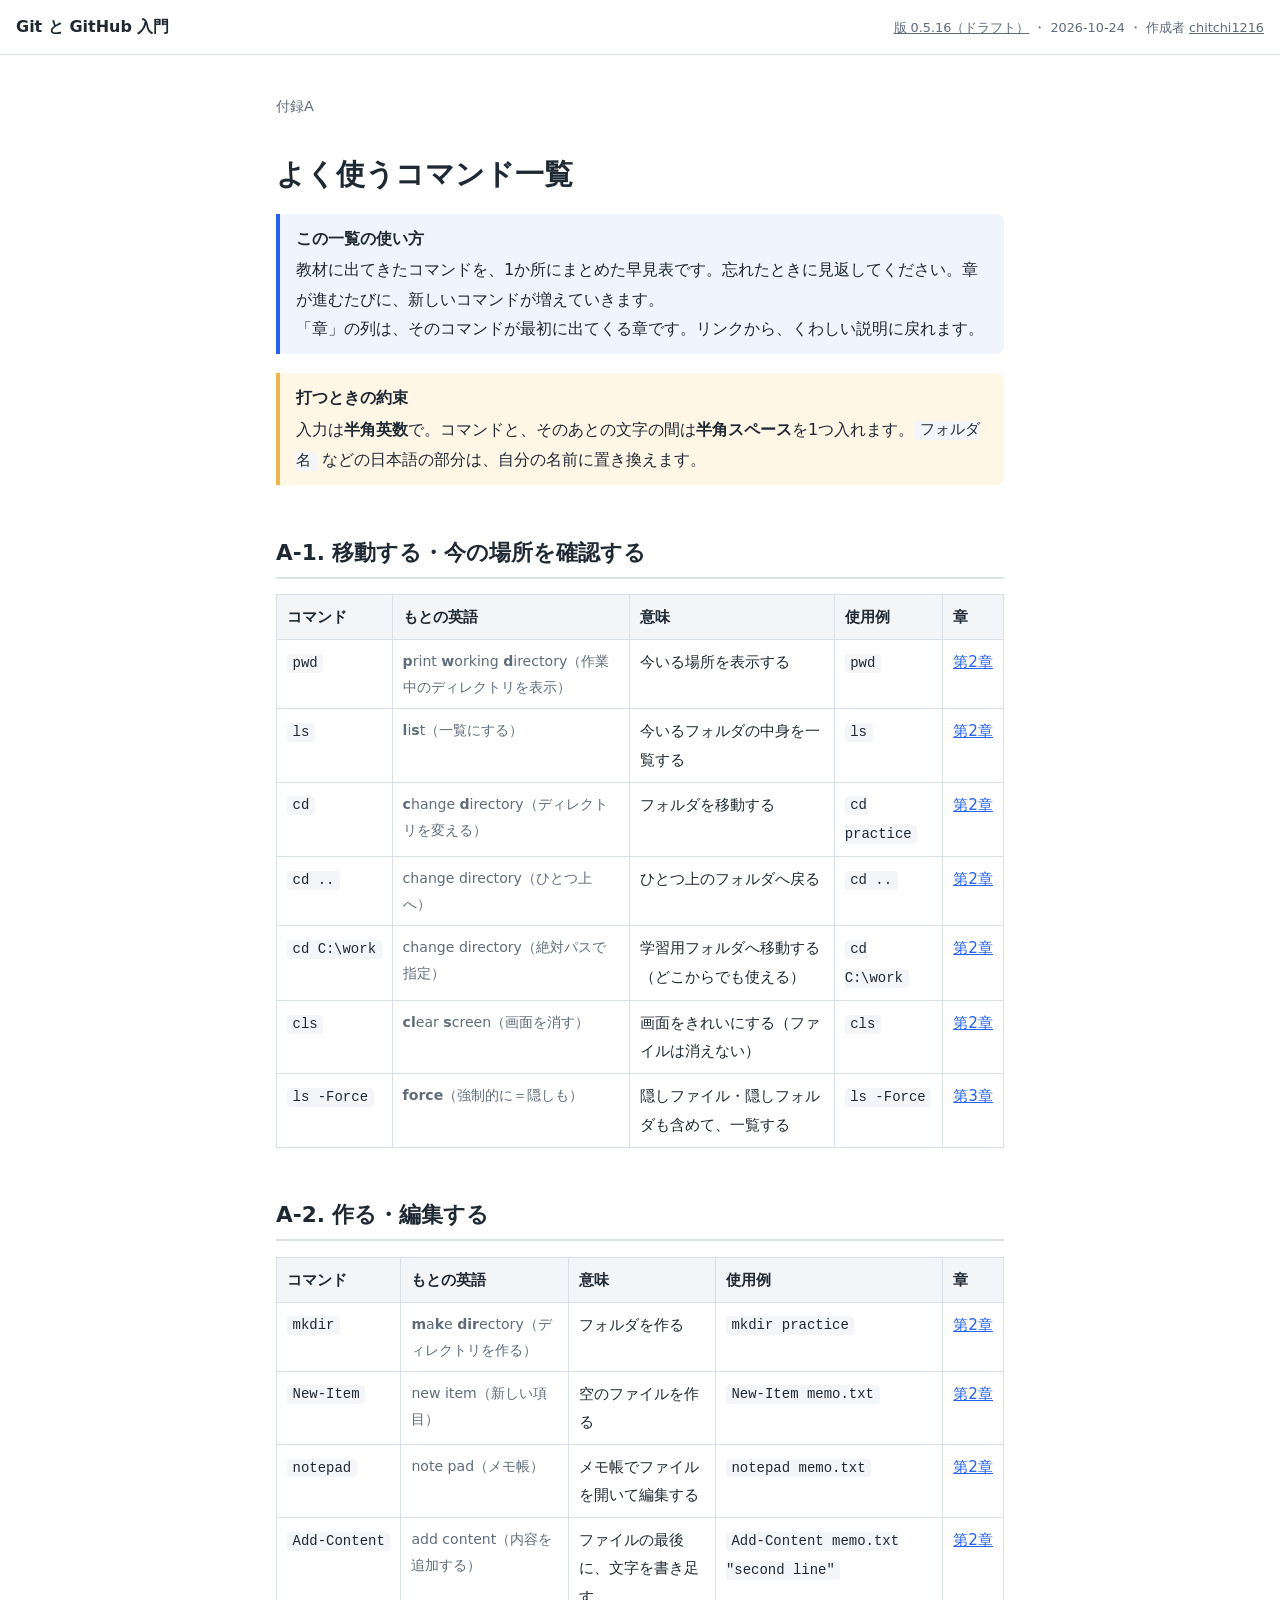
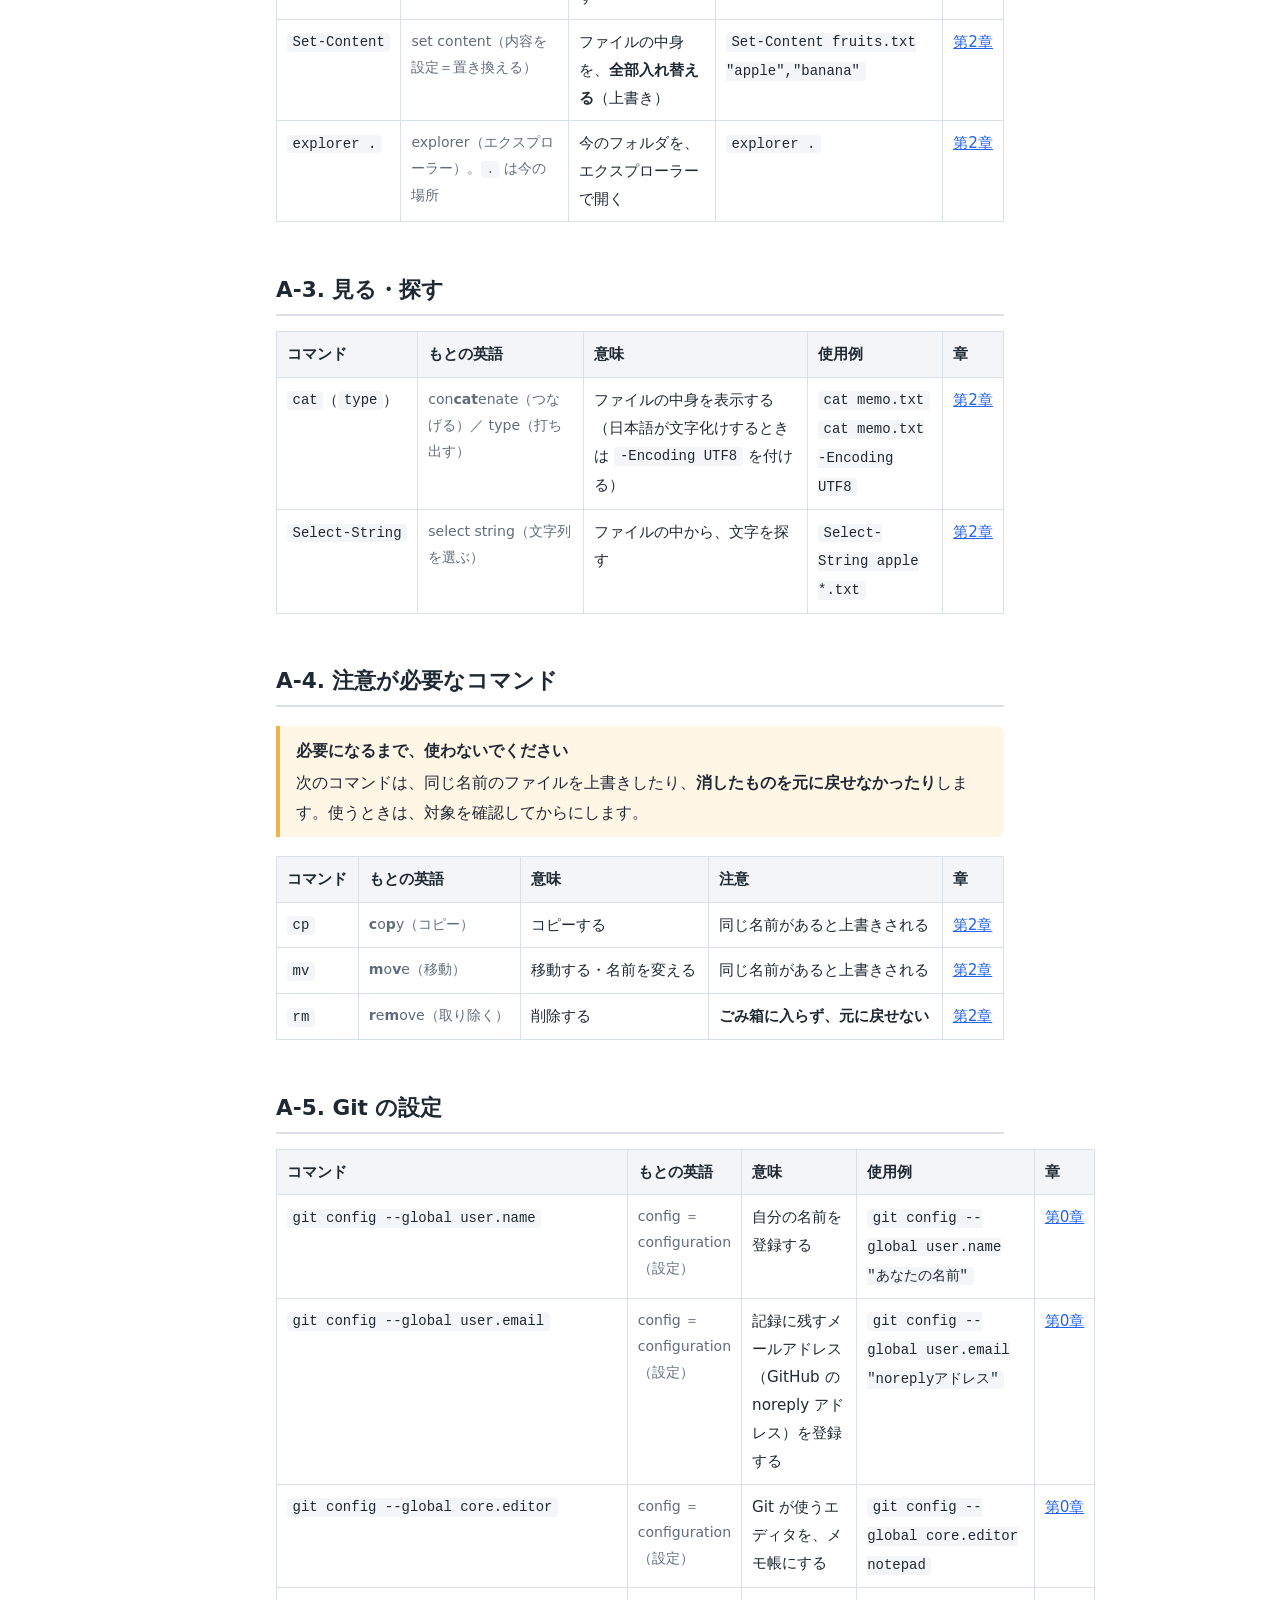
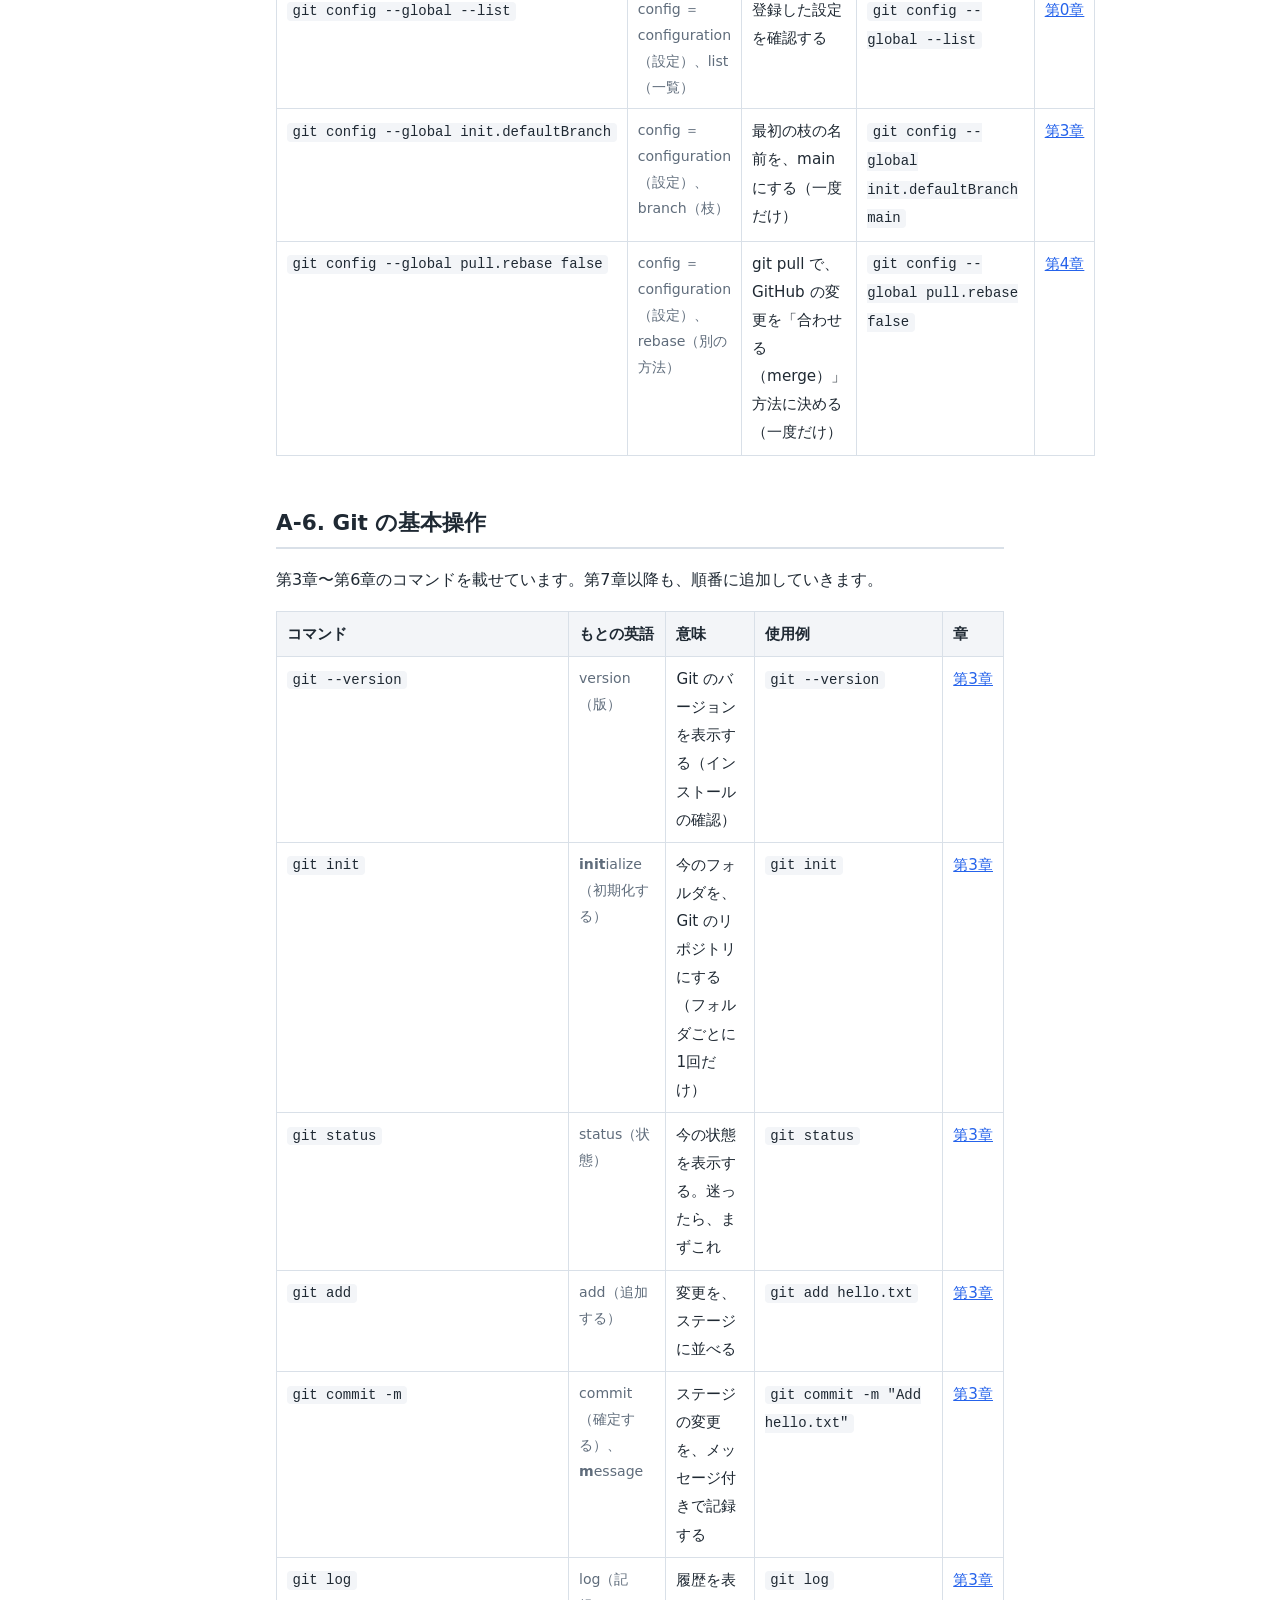
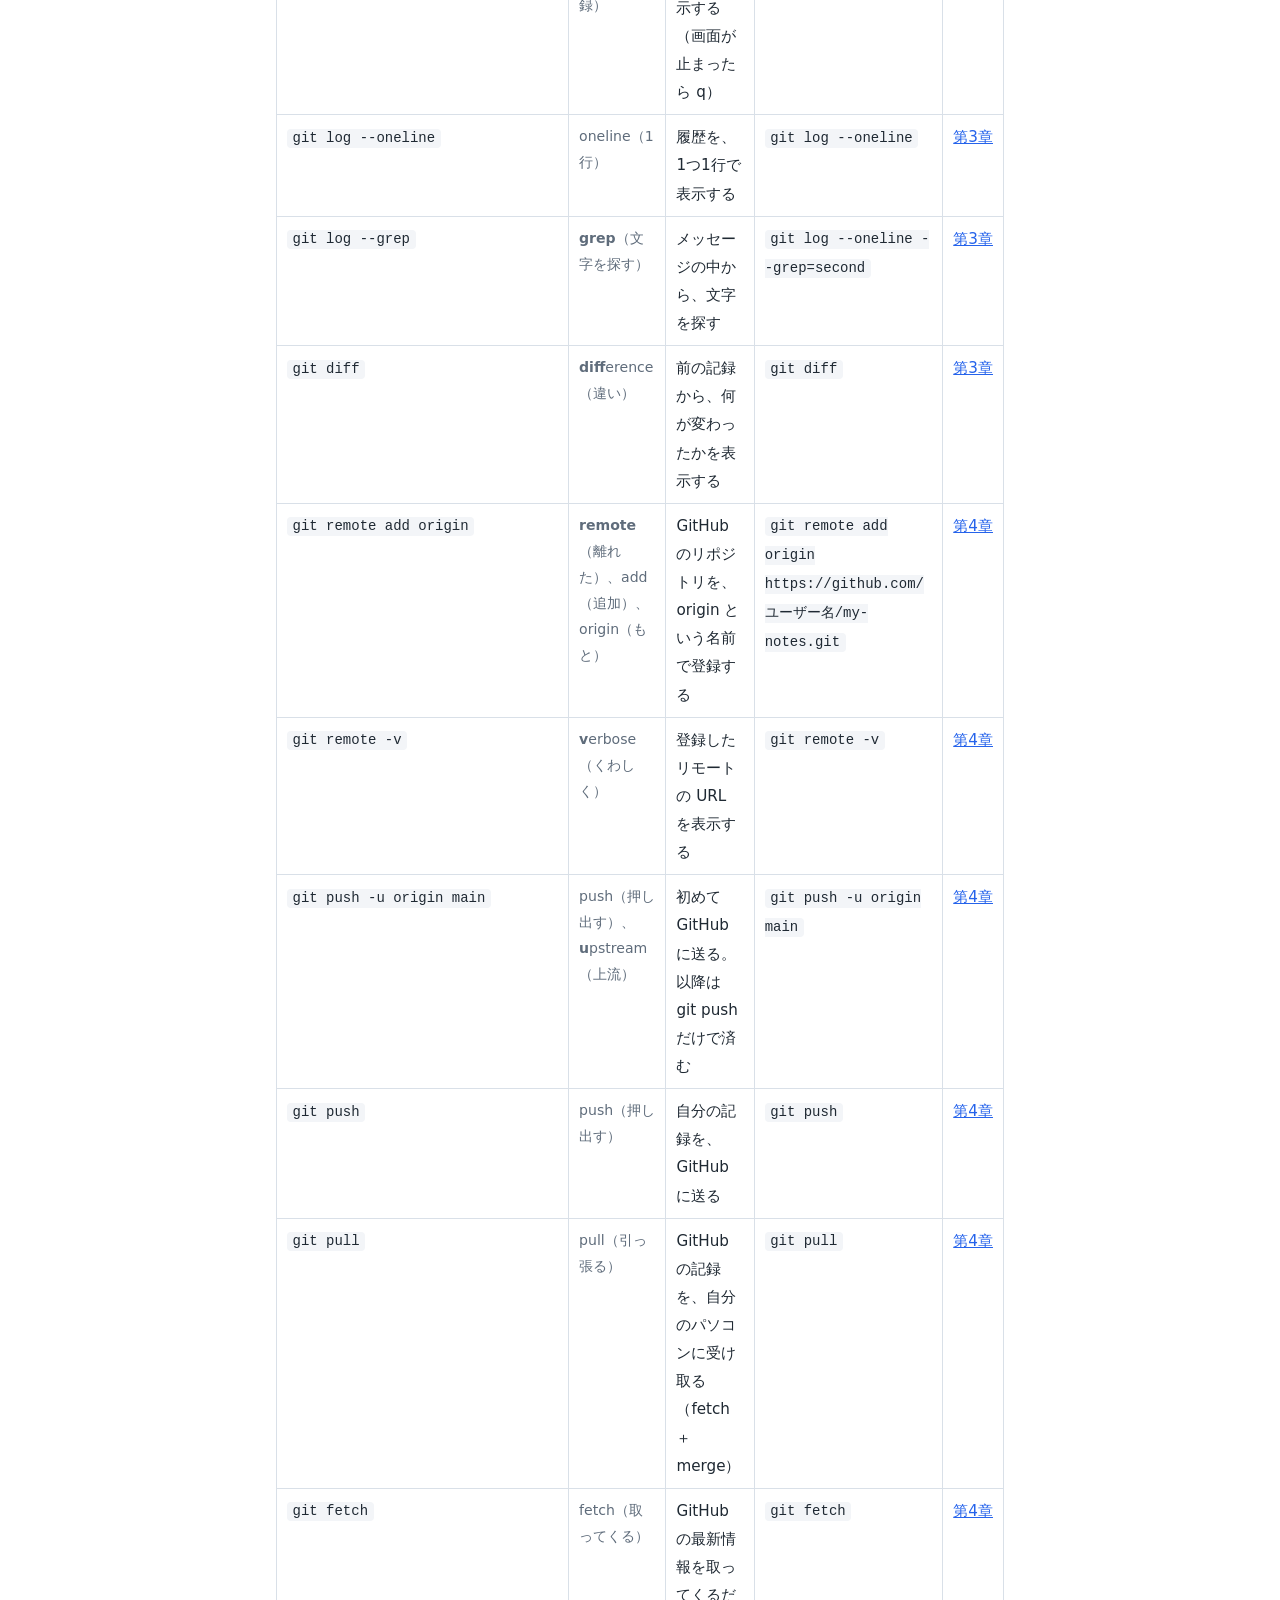
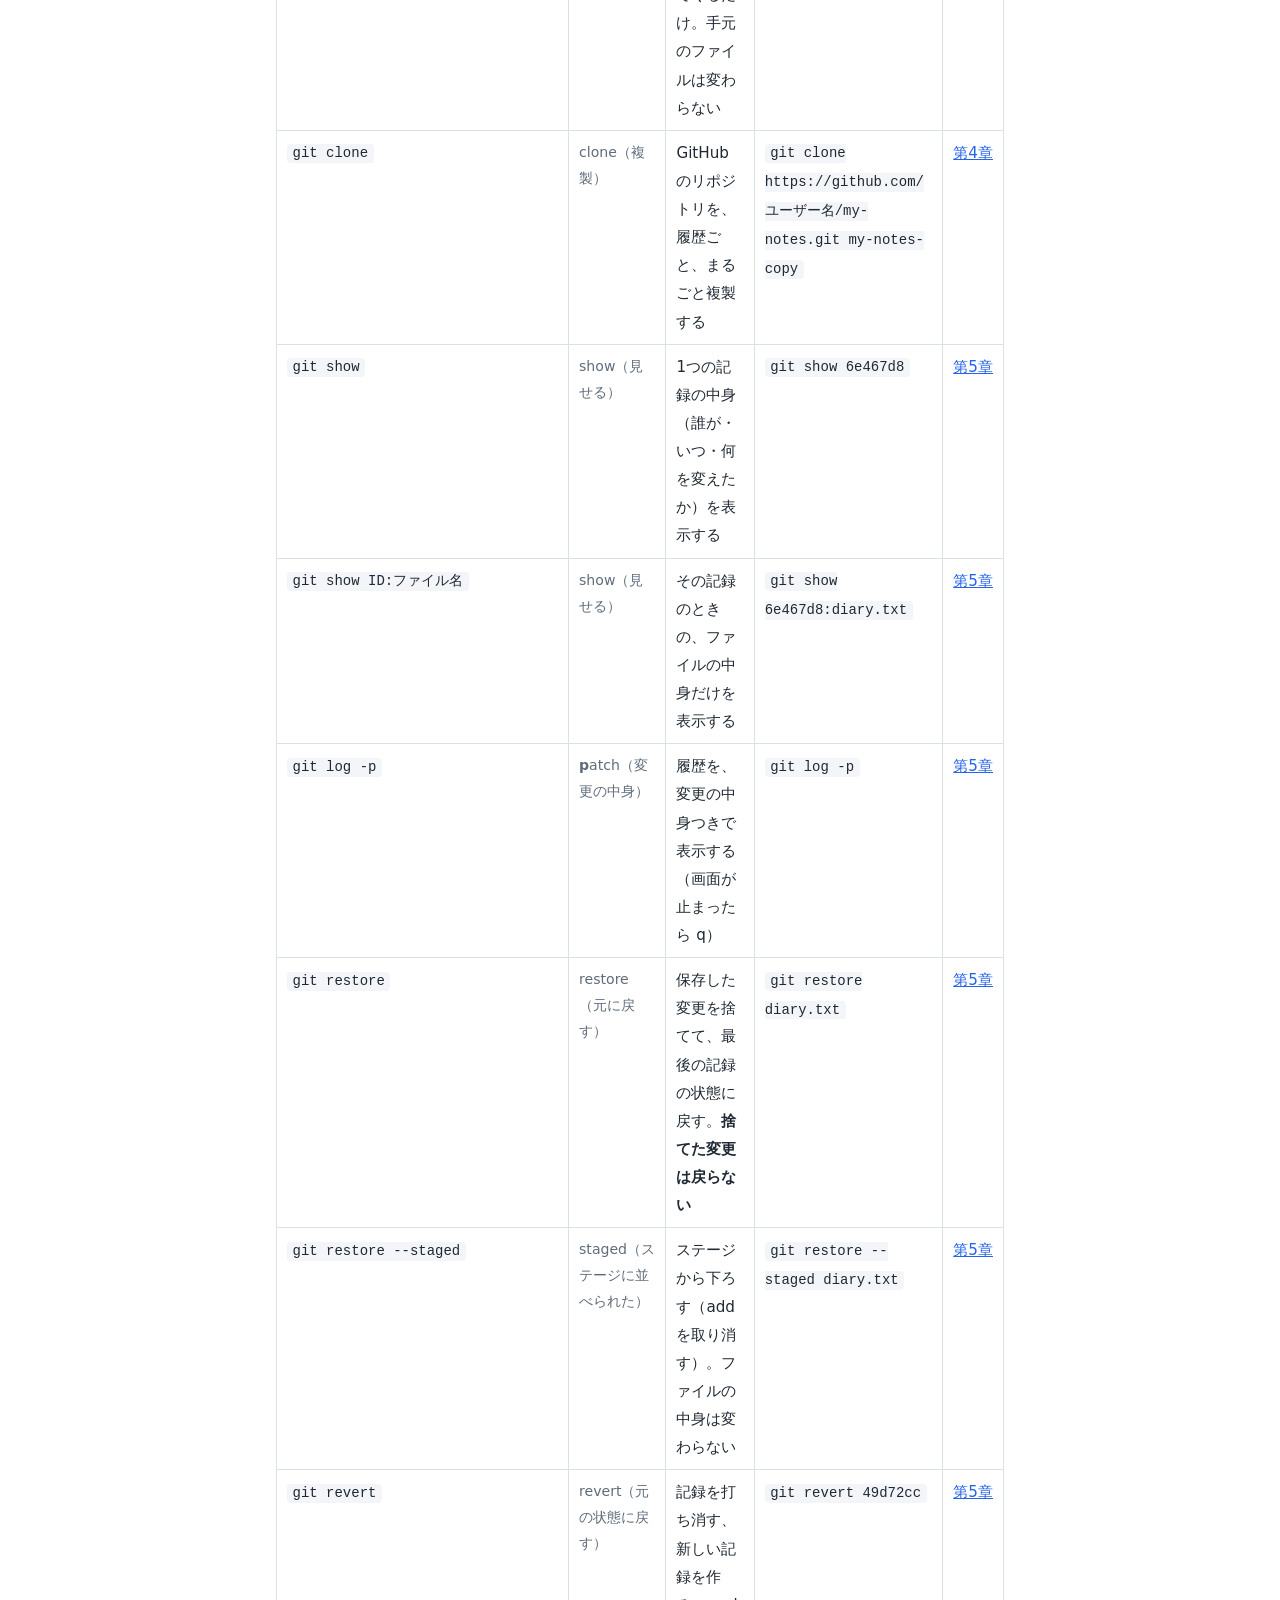
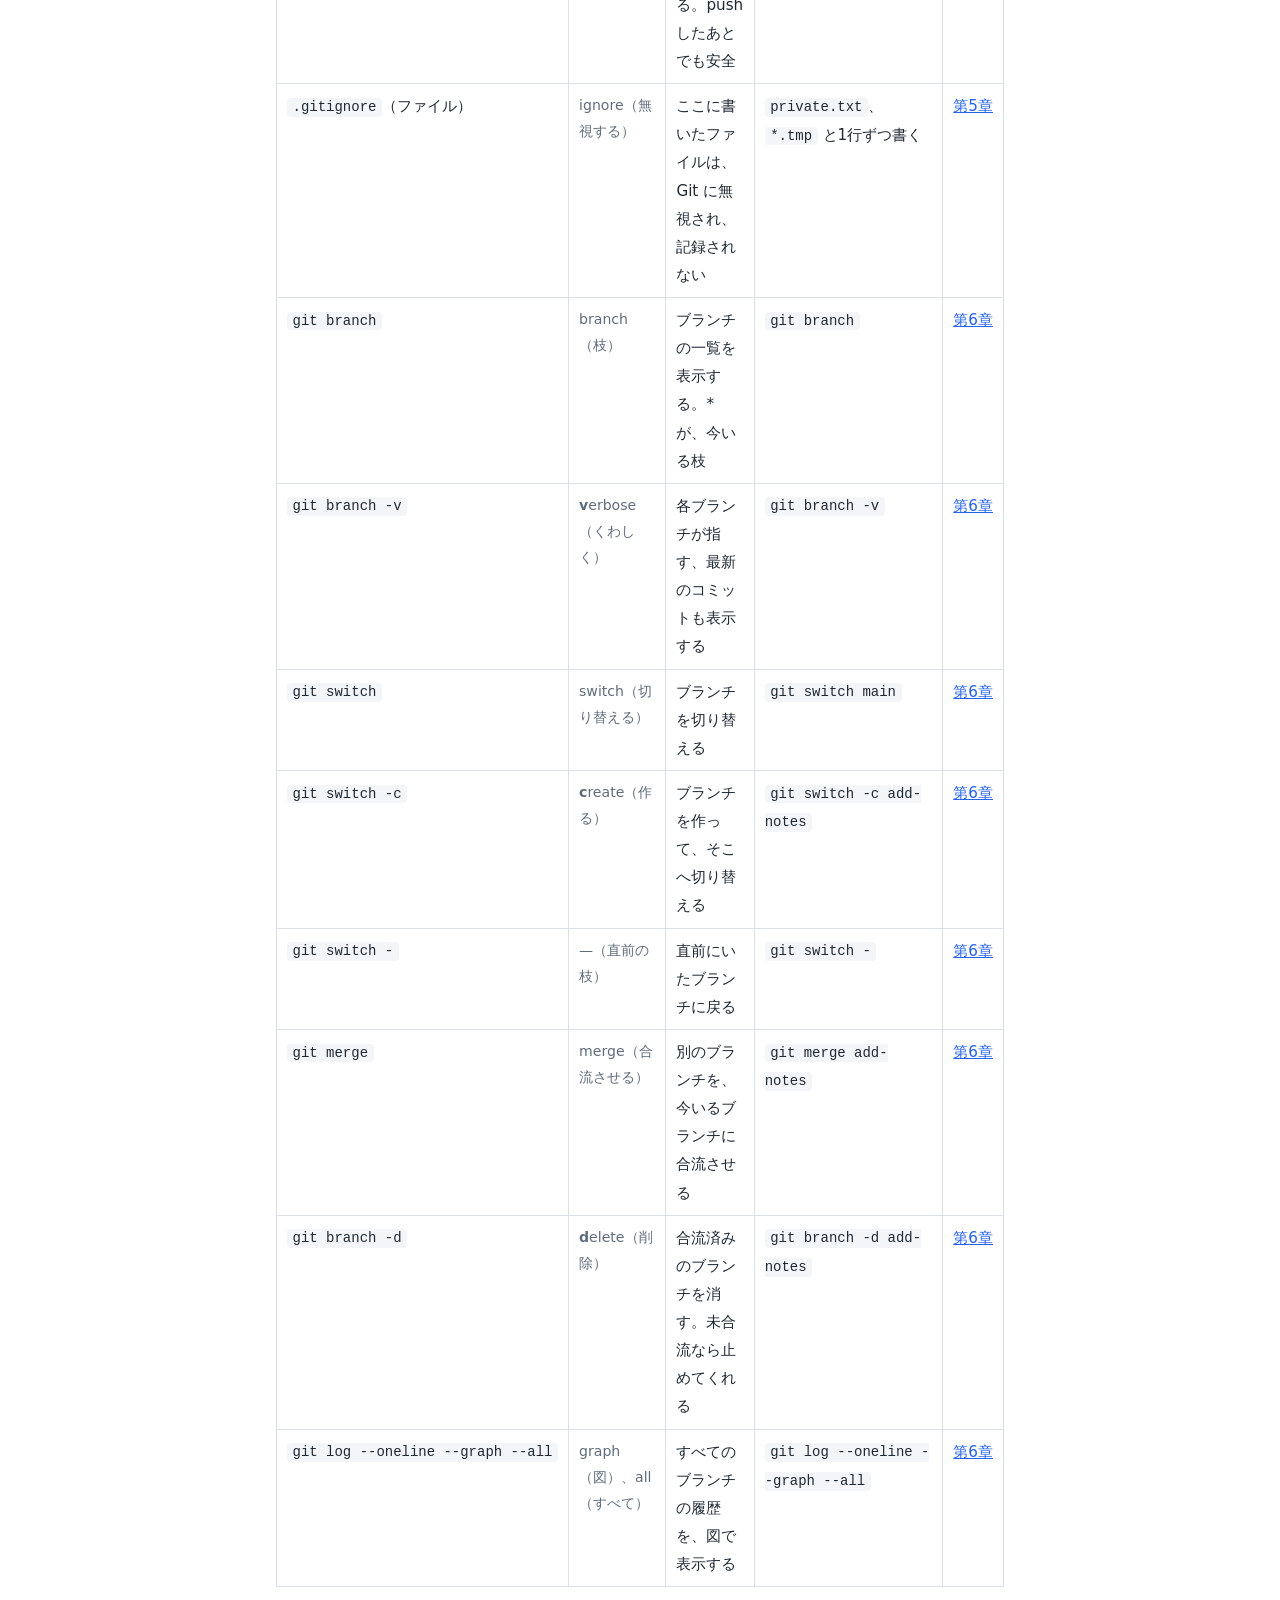
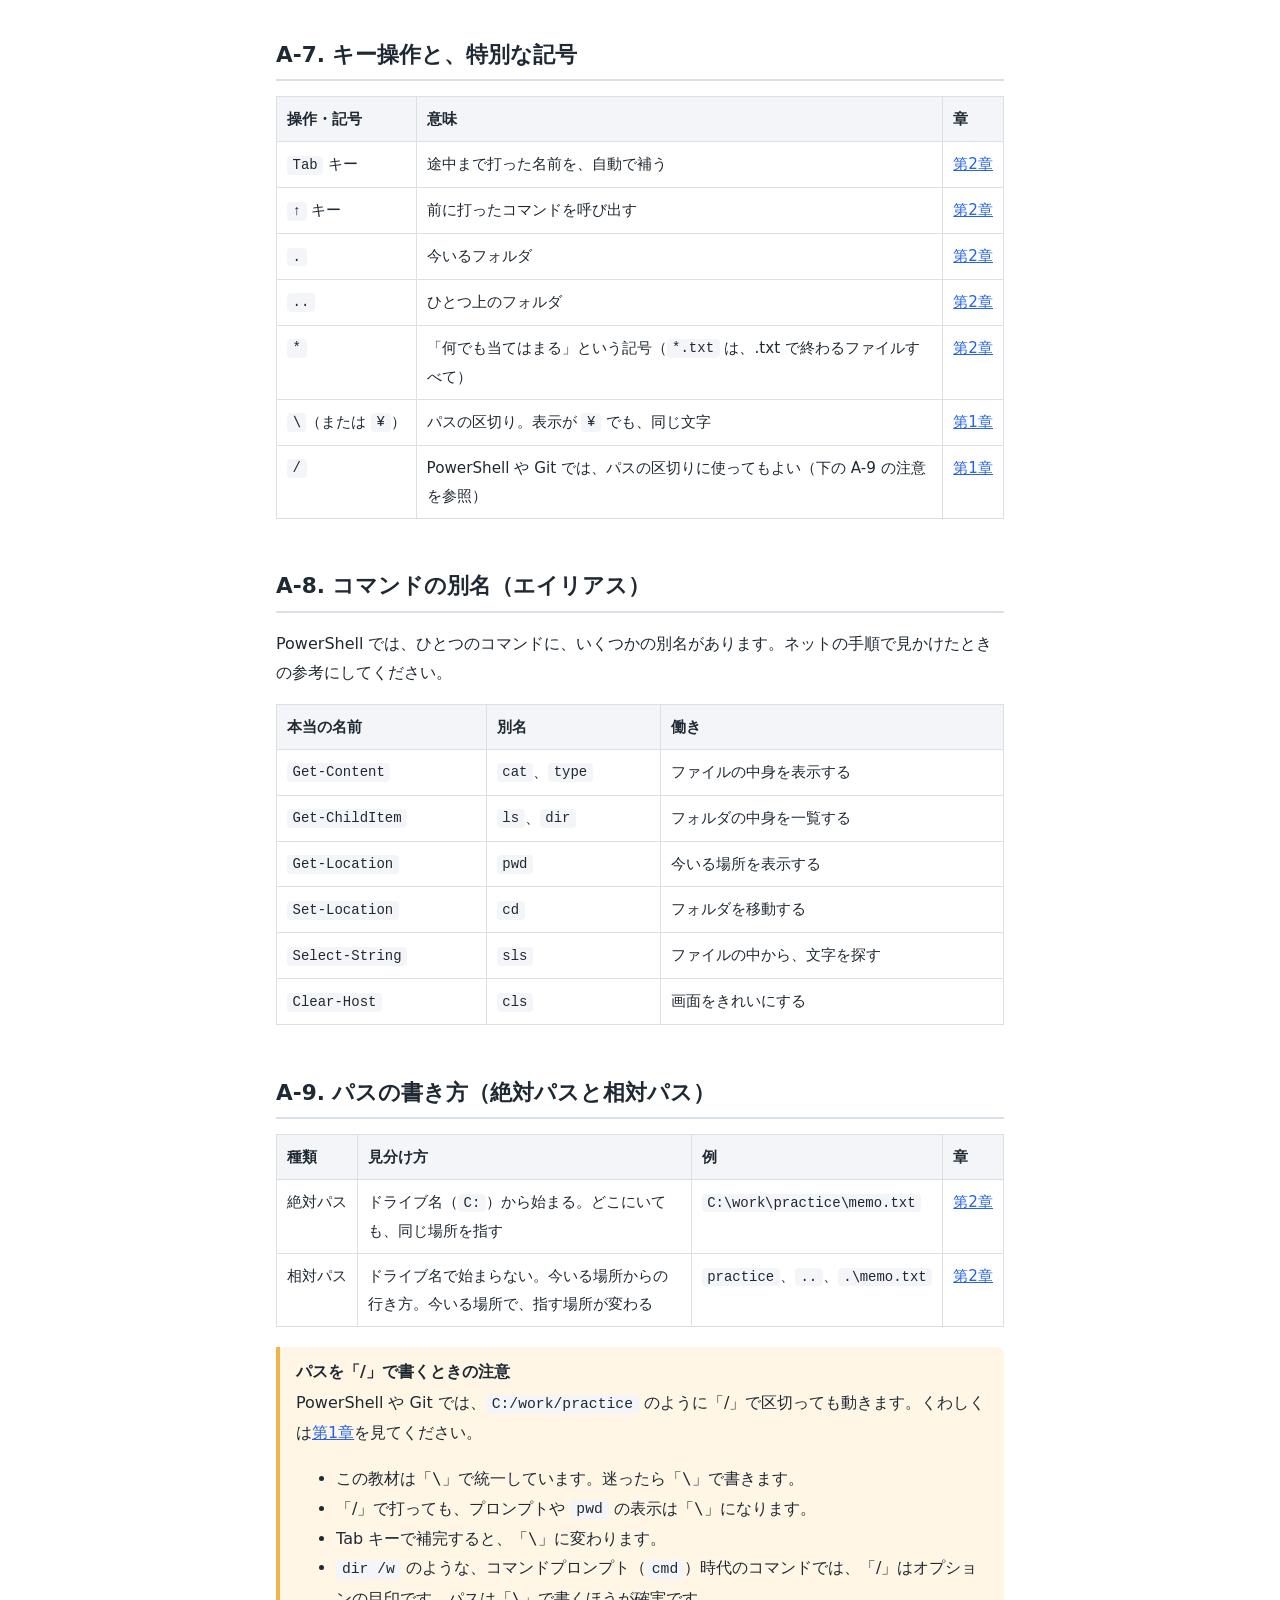
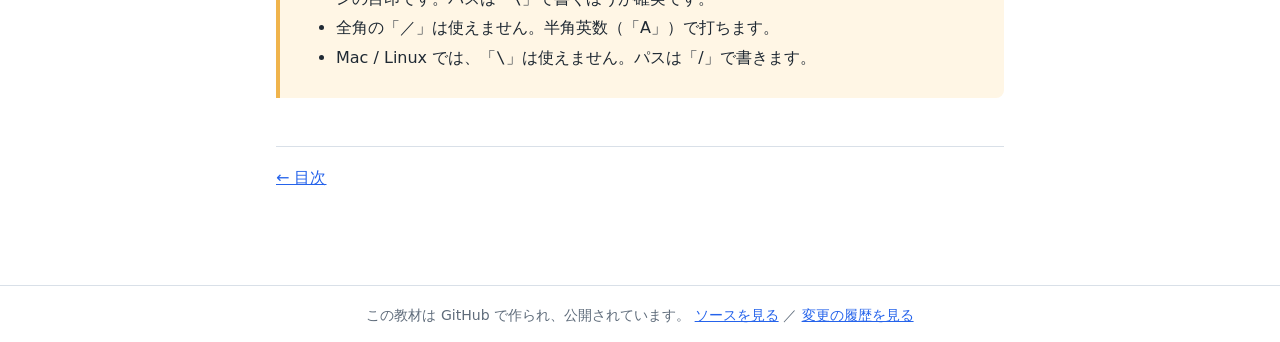
==== commit c2fca5c4: "トップページのお知らせを、学習する人が安心できる内容に改める（0.5.16） 見出しを「お知らせ：この教材は、安心して使えます」に変え、 「まず、安心してください」の囲みを追加した。教材のページは P" ====
--- a/docs/appendix-commands.html
+++ b/docs/appendix-commands.html
@@ -9,7 +9,7 @@
 <link rel="stylesheet" href="style.css">
 </head>
 <body>
-<header class="site"><a class="title" href="index.html">Git と GitHub 入門</a><span class="ver"><!--ver--><a href="https://github.com/chitchi1216/git-github-textbook/blob/main/CHANGELOG.md">版 0.5.15（ドラフト）</a> ・ 2026-10-24 ・ 作成者 <a href="https://github.com/chitchi1216">chitchi1216</a><!--/ver--></span></header>
+<header class="site"><a class="title" href="index.html">Git と GitHub 入門</a><span class="ver"><!--ver--><a href="https://github.com/chitchi1216/git-github-textbook/blob/main/CHANGELOG.md">版 0.5.16（ドラフト）</a> ・ 2026-10-24 ・ 作成者 <a href="https://github.com/chitchi1216">chitchi1216</a><!--/ver--></span></header>
 <main class="wrap">
   <p class="meta">付録A</p>
   <h1>よく使うコマンド一覧</h1>
--- a/docs/style.css
+++ b/docs/style.css
@@ -179,3 +179,5 @@
 .card pre { margin: .4em 0; padding: 8px 12px; }
 .card p code { white-space: nowrap; }
 .card .note { color: var(--muted); font-size: .88rem; }
+.notice .reassure ul { margin: .4em 0; padding-left: 1.3em; }
+.notice .reassure li { margin: .3em 0; }
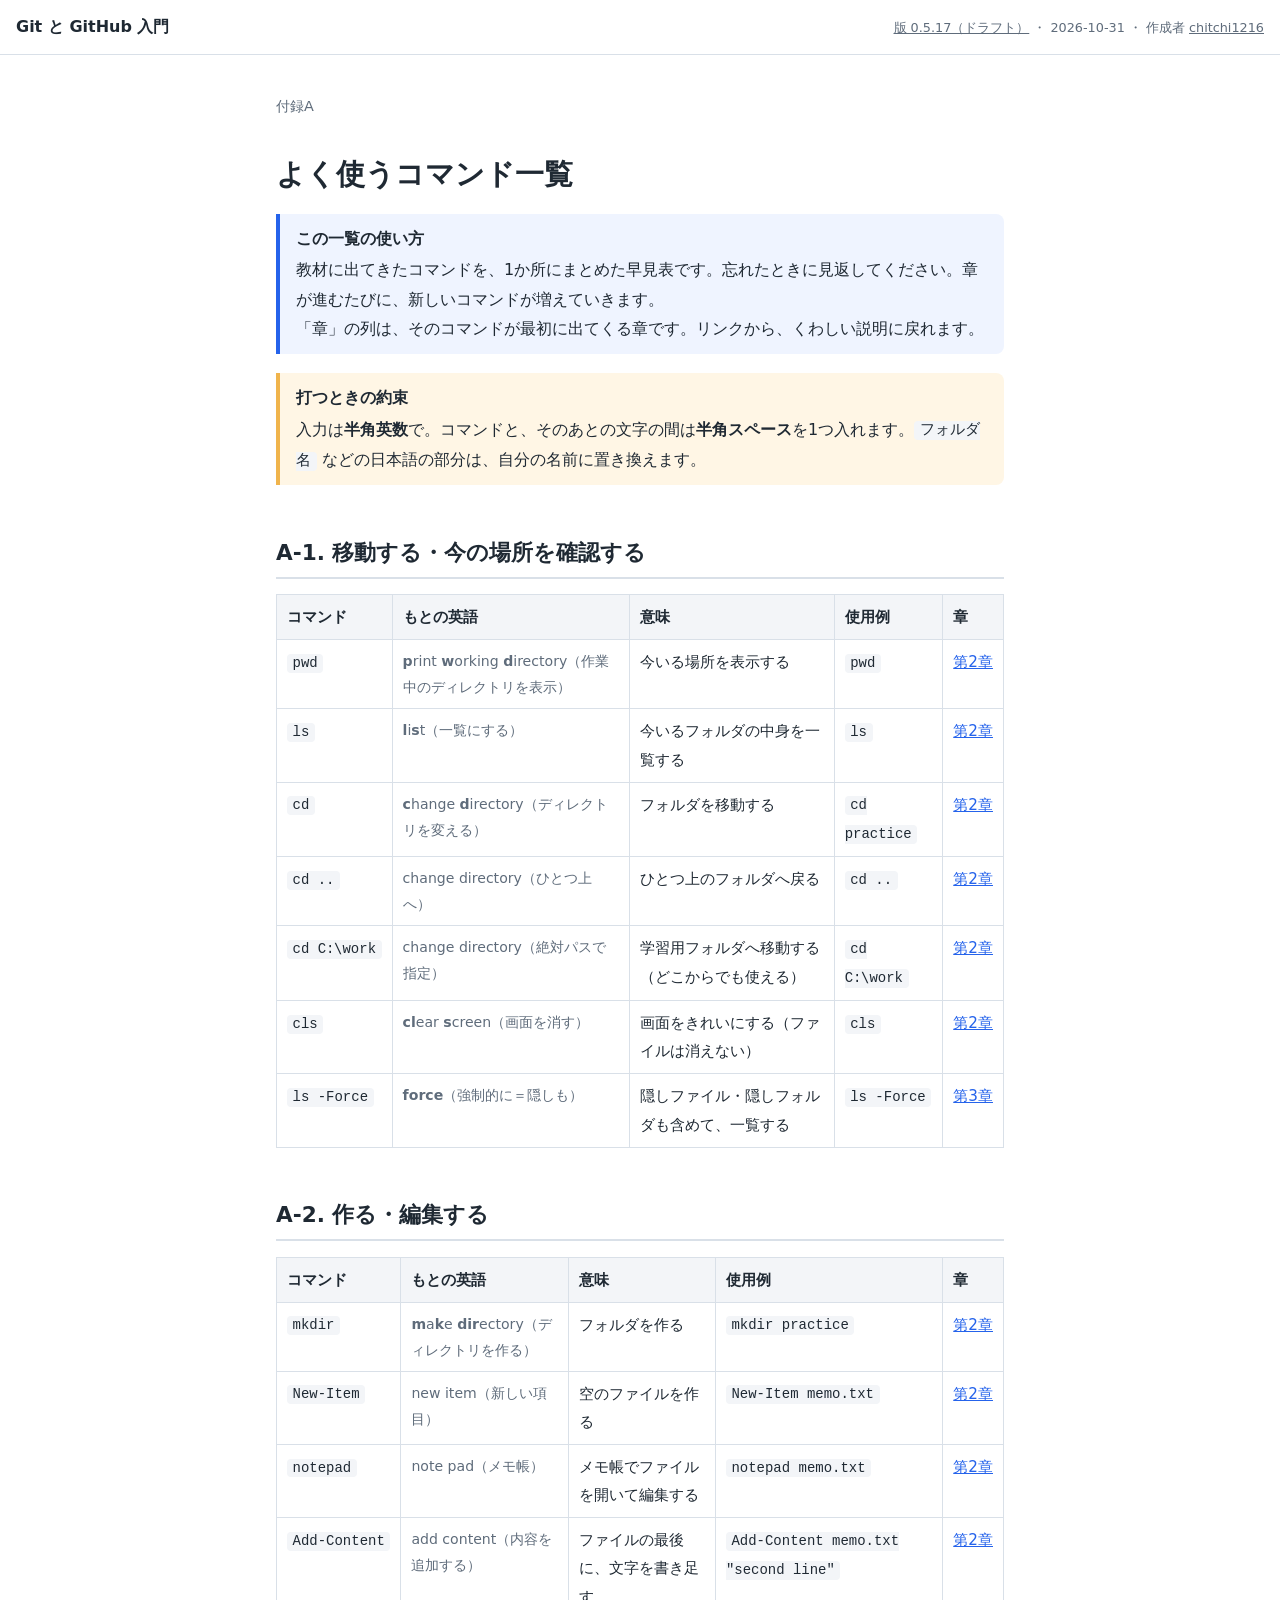
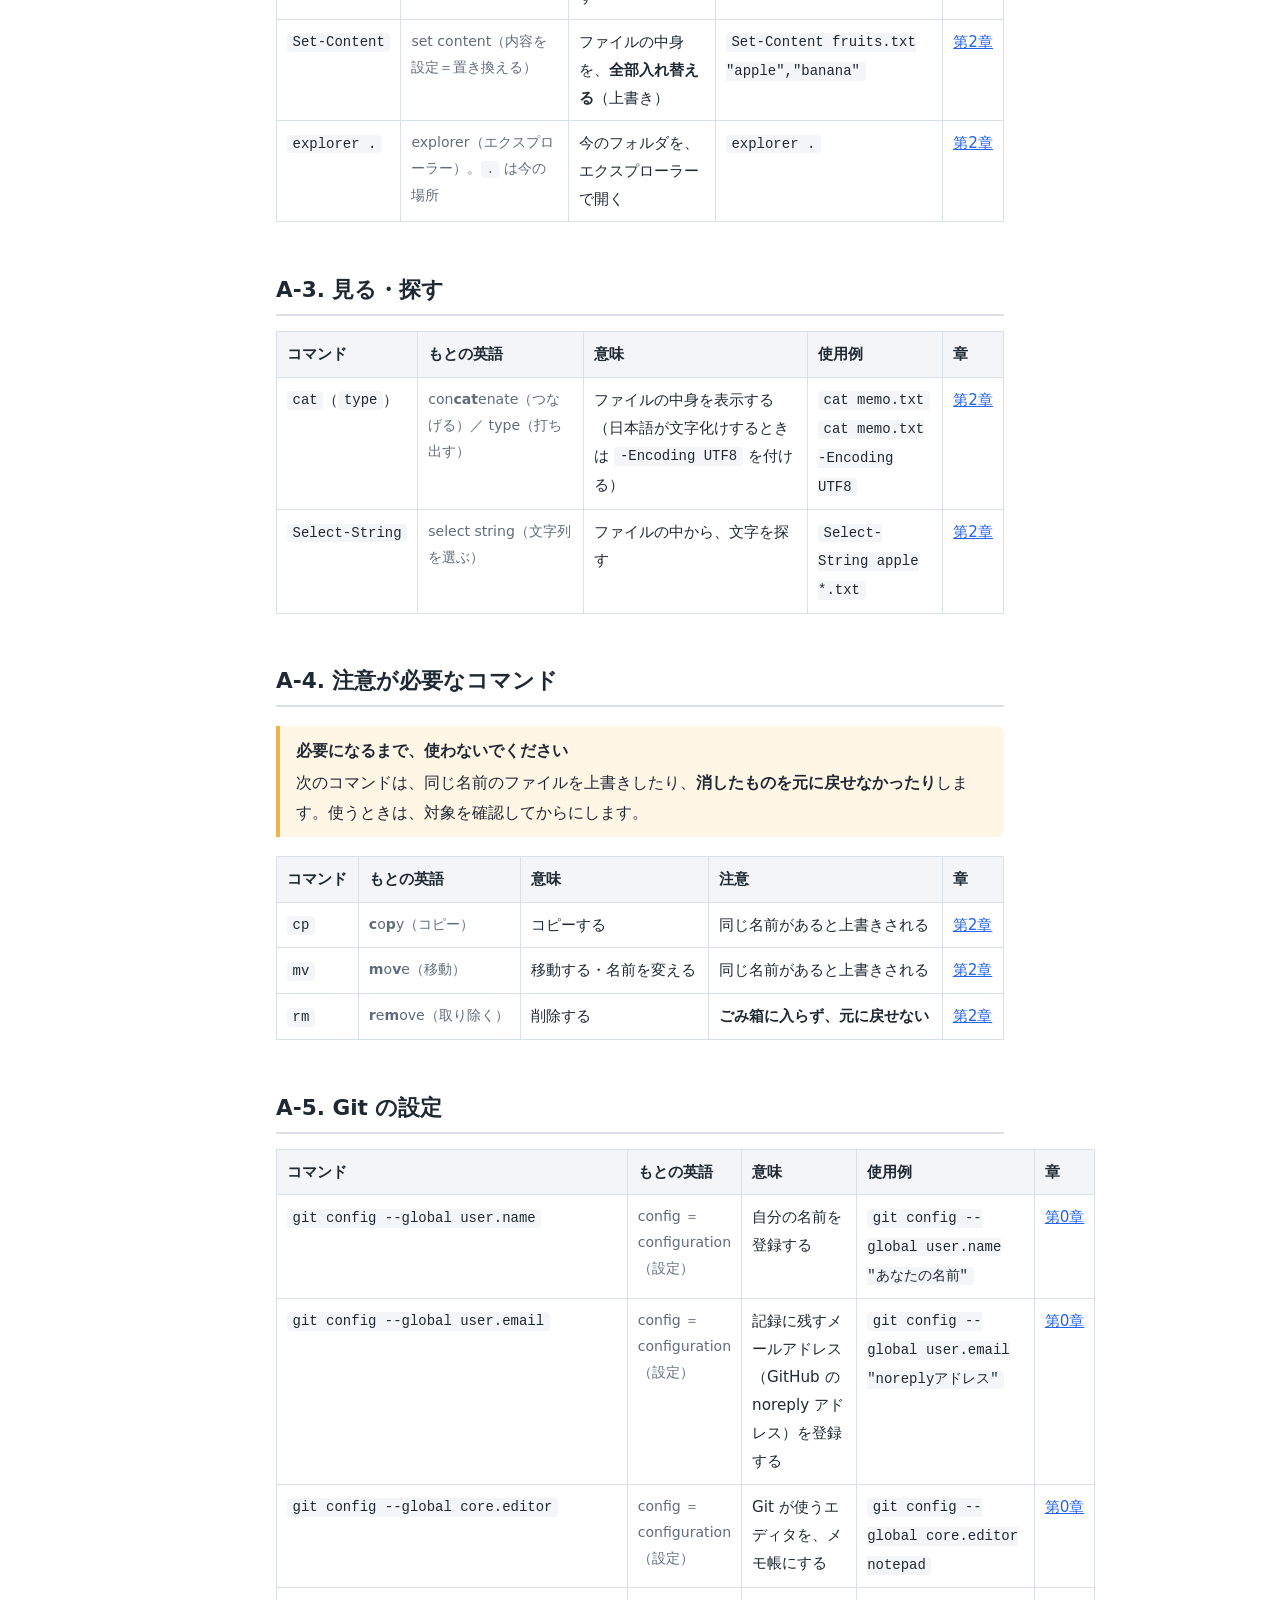
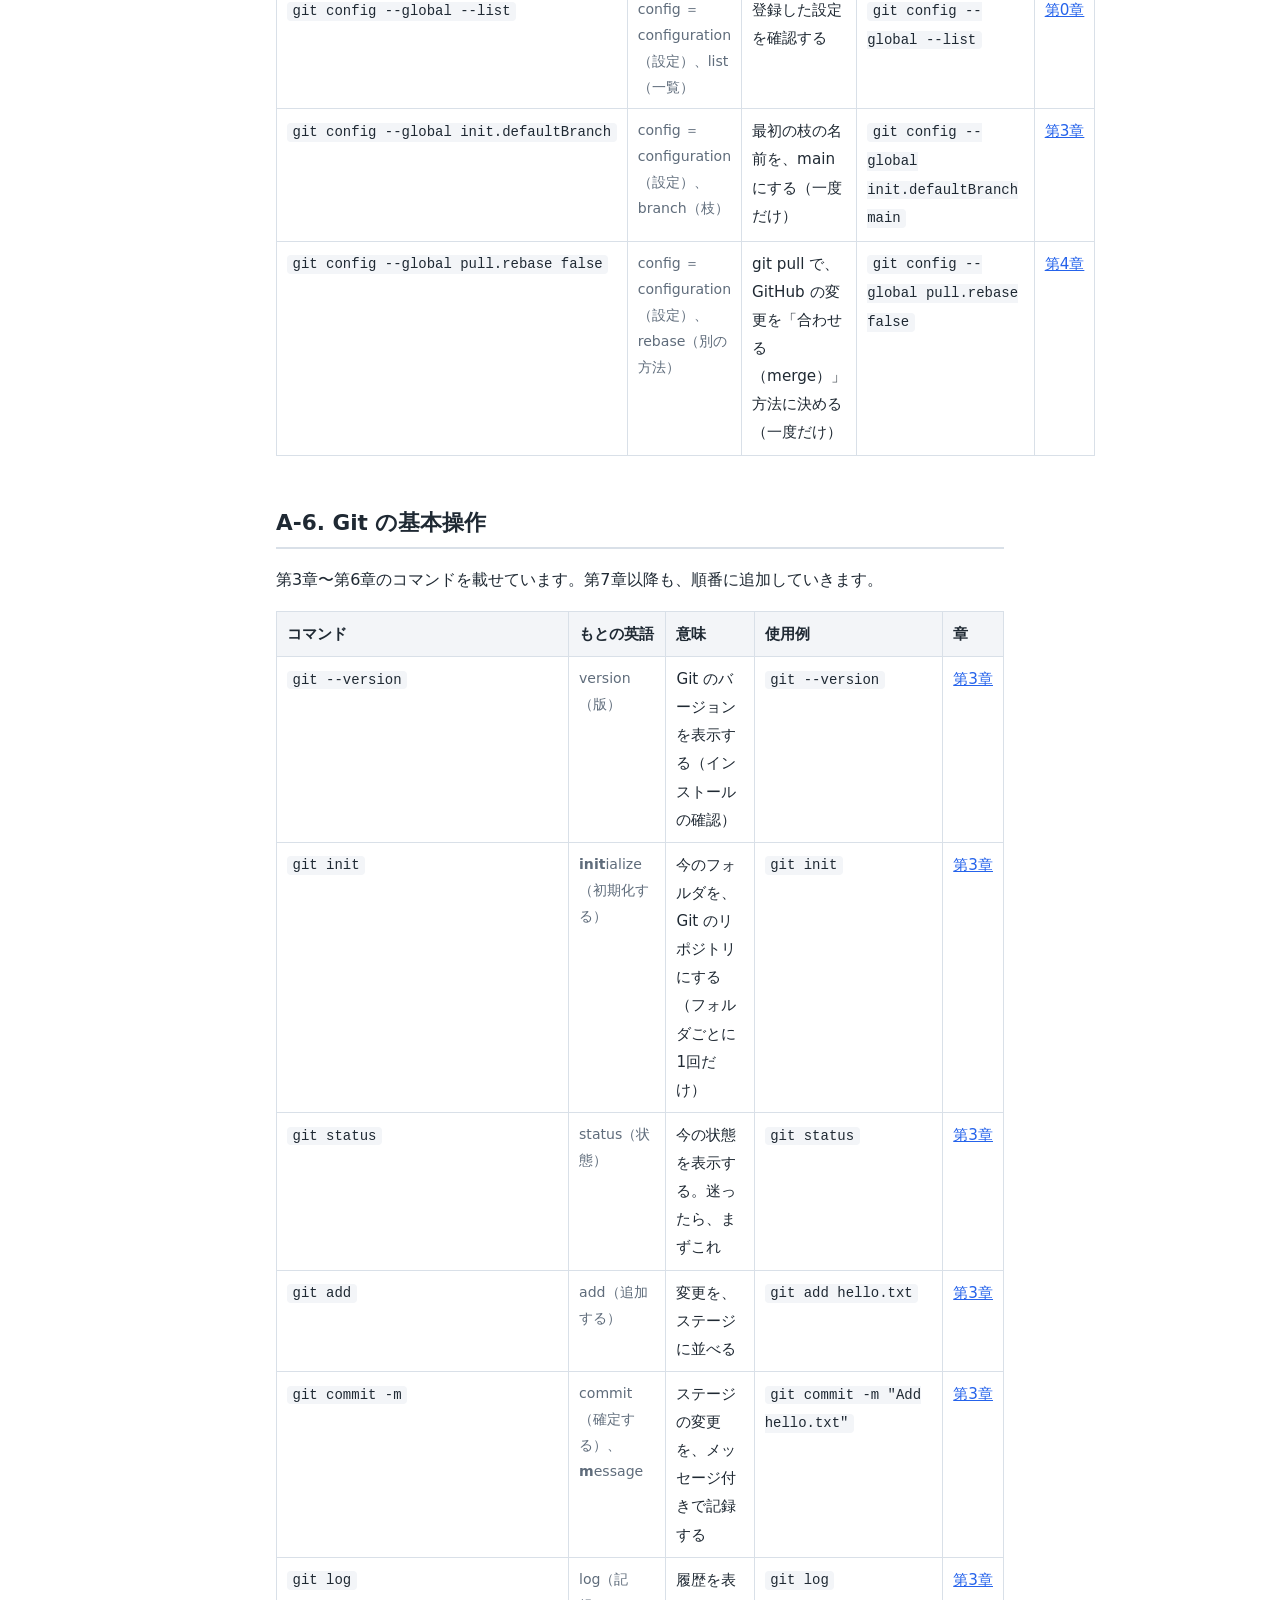
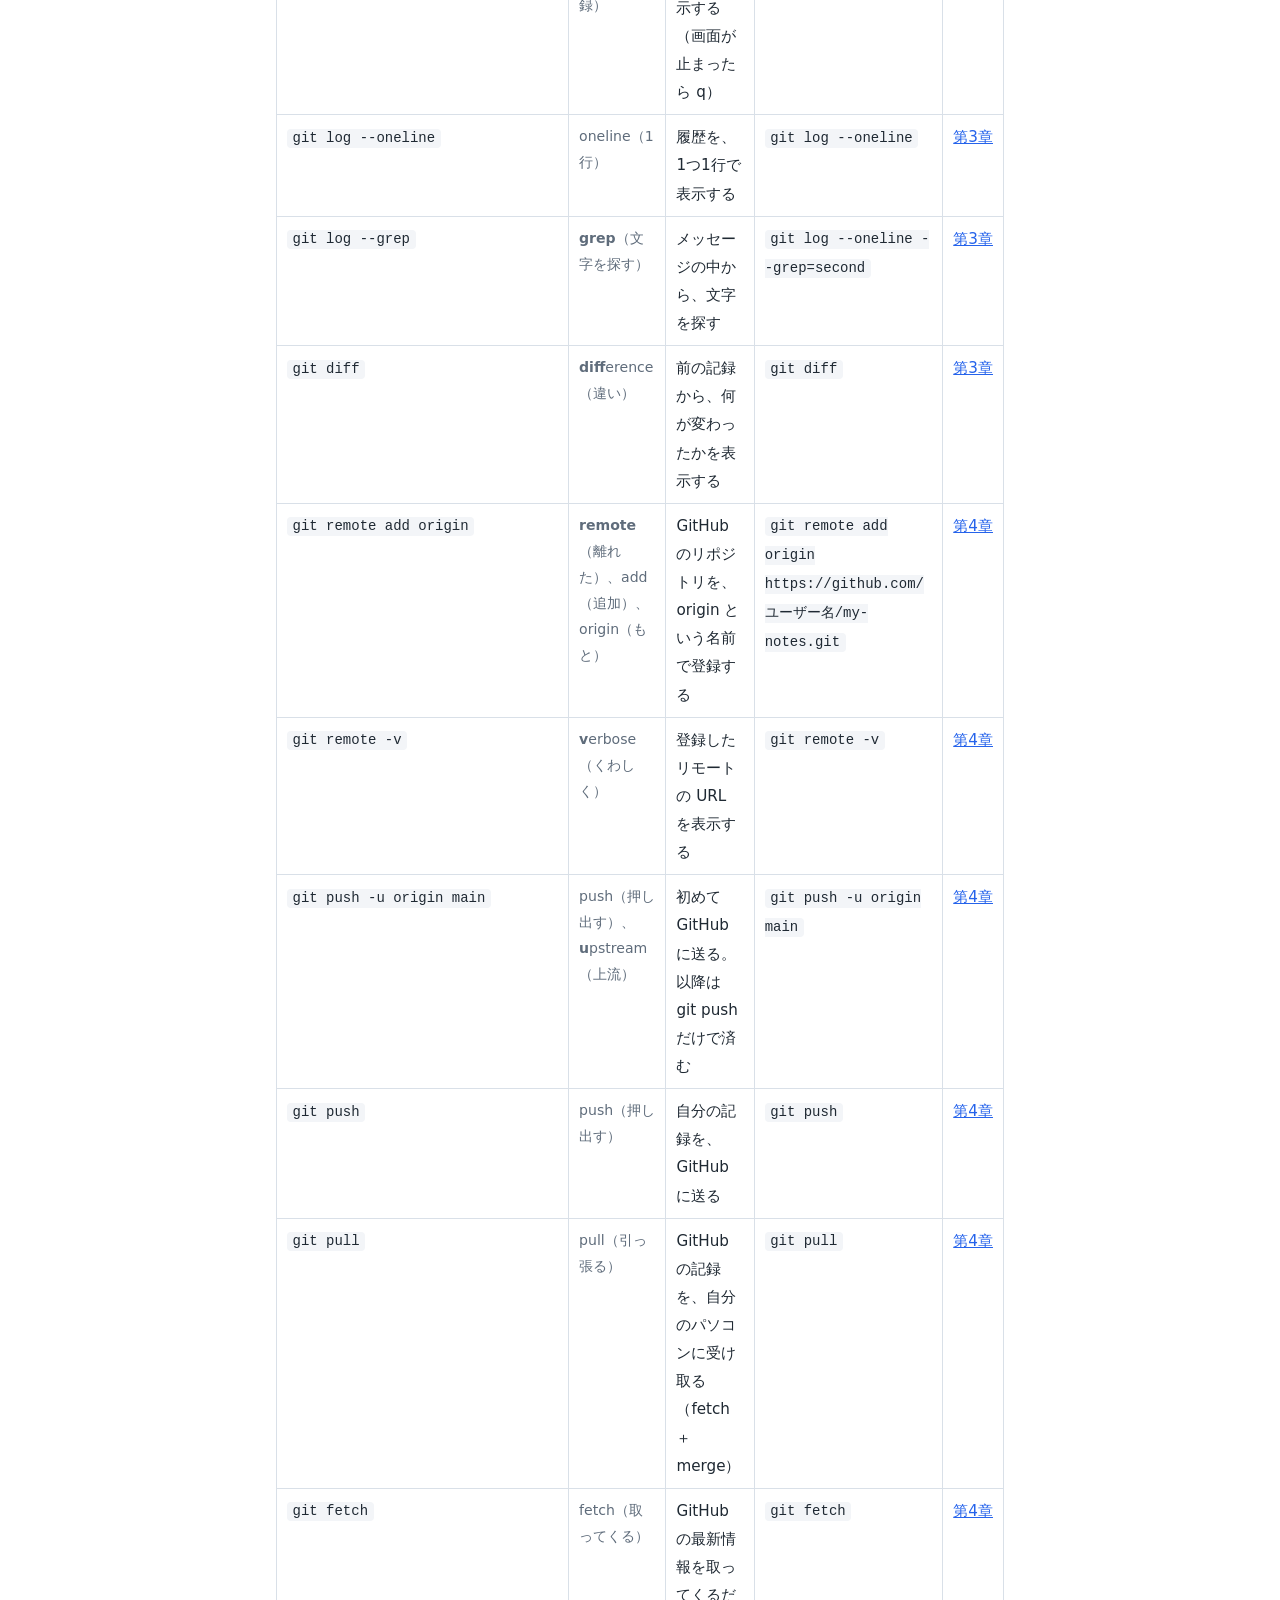
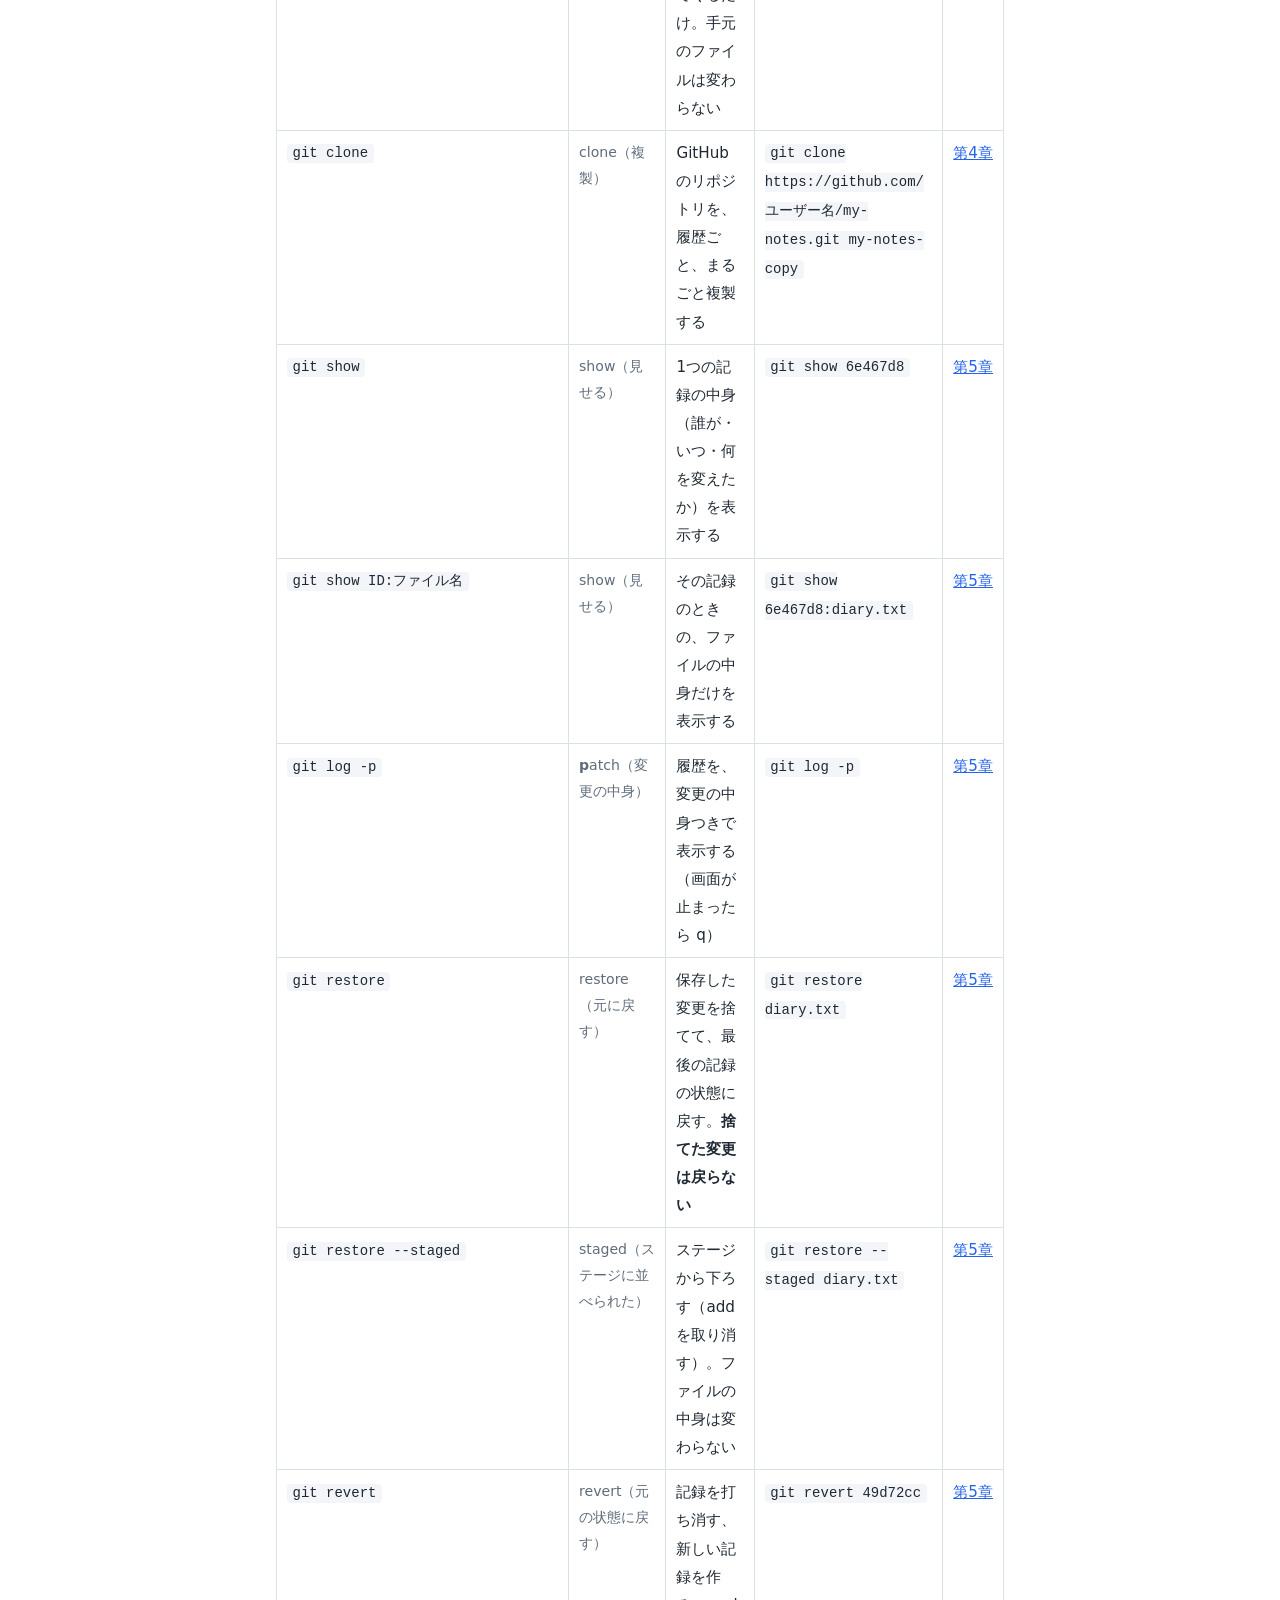
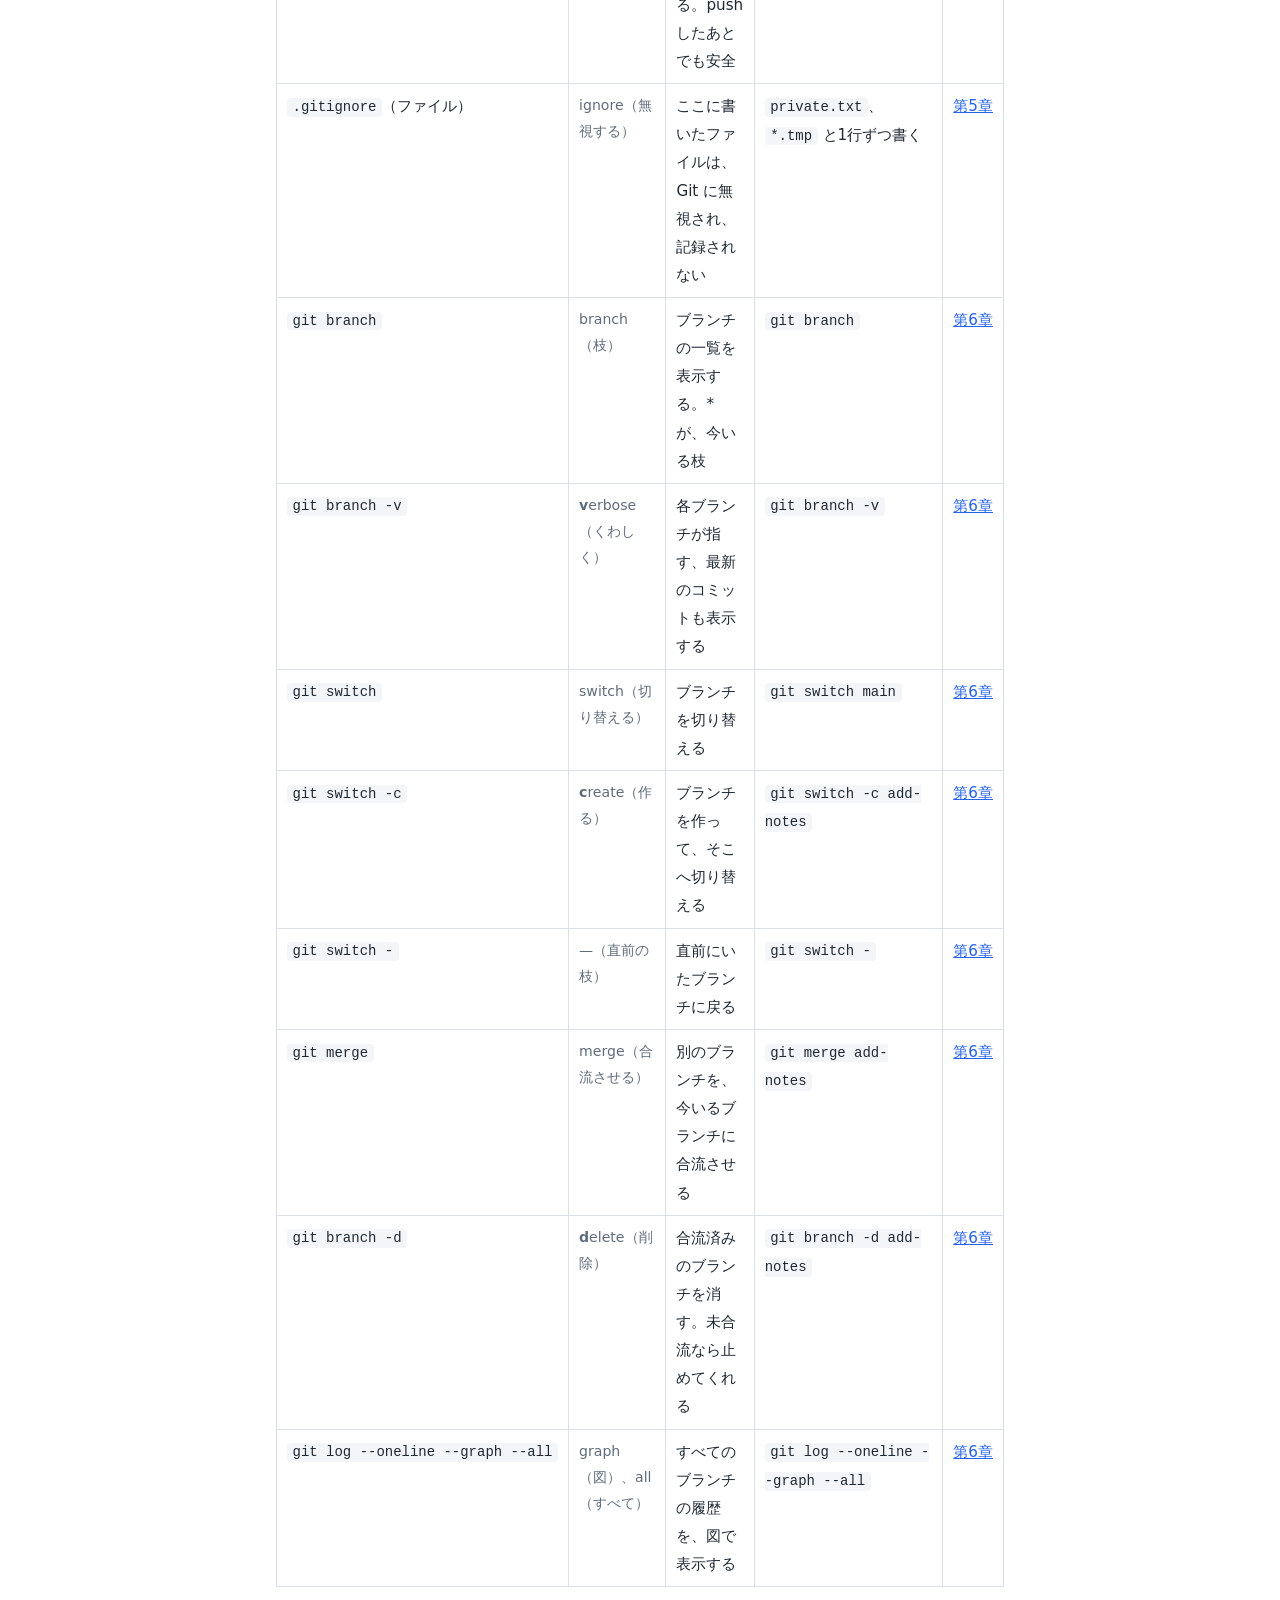
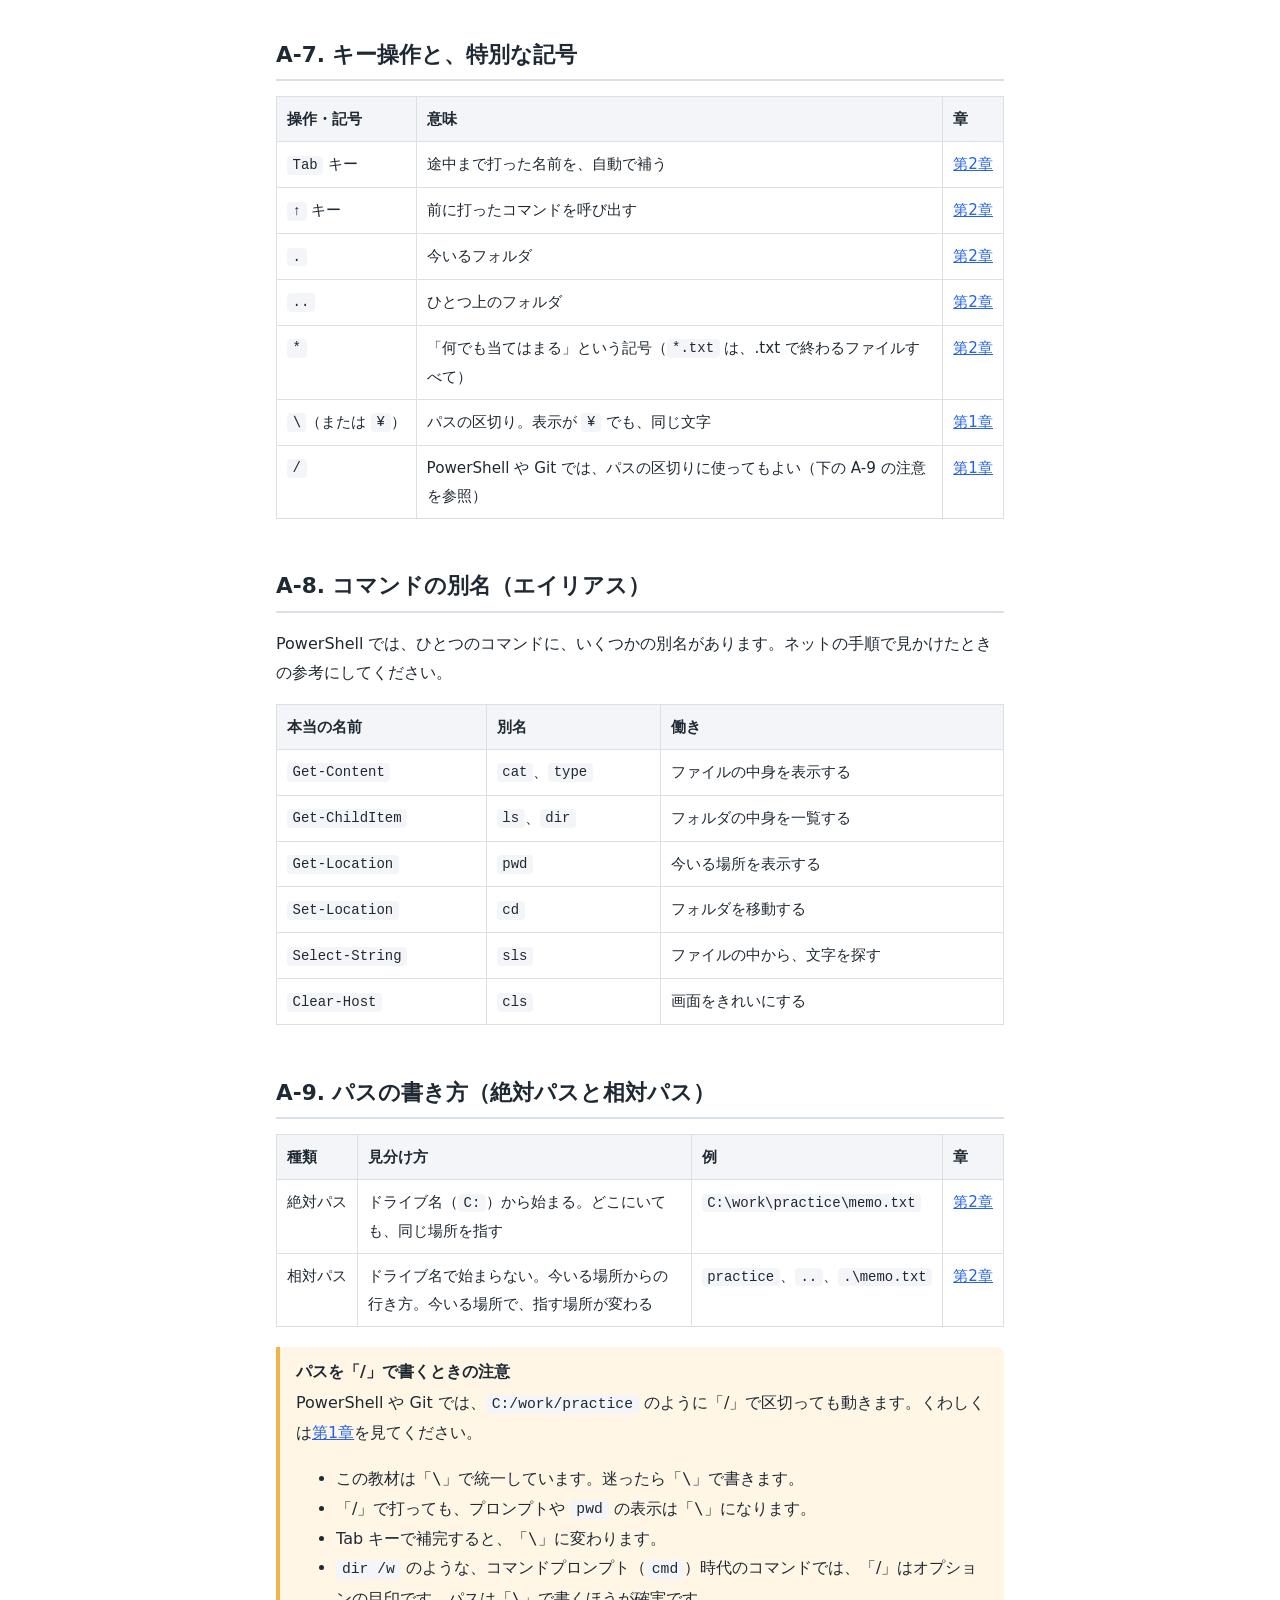
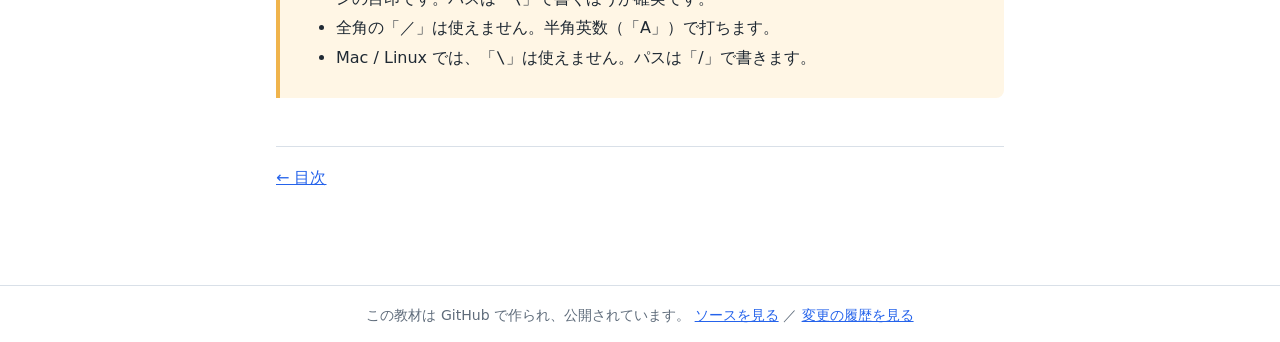
==== commit 04c09d46: "版の更新ツールに入力検証と HTML エスケープを追加（0.5.17） セキュリティ監査 F-03 への対応。教材の本文は変更なし。  - 版（大.中.小）・日付（YYYY-MM-DD、実在日）・ラベ" ====
--- a/docs/appendix-commands.html
+++ b/docs/appendix-commands.html
@@ -9,7 +9,7 @@
 <link rel="stylesheet" href="style.css">
 </head>
 <body>
-<header class="site"><a class="title" href="index.html">Git と GitHub 入門</a><span class="ver"><!--ver--><a href="https://github.com/chitchi1216/git-github-textbook/blob/main/CHANGELOG.md">版 0.5.16（ドラフト）</a> ・ 2026-10-24 ・ 作成者 <a href="https://github.com/chitchi1216">chitchi1216</a><!--/ver--></span></header>
+<header class="site"><a class="title" href="index.html">Git と GitHub 入門</a><span class="ver"><!--ver--><a href="https://github.com/chitchi1216/git-github-textbook/blob/main/CHANGELOG.md">版 0.5.17（ドラフト）</a> ・ 2026-10-31 ・ 作成者 <a href="https://github.com/chitchi1216">chitchi1216</a><!--/ver--></span></header>
 <main class="wrap">
   <p class="meta">付録A</p>
   <h1>よく使うコマンド一覧</h1>
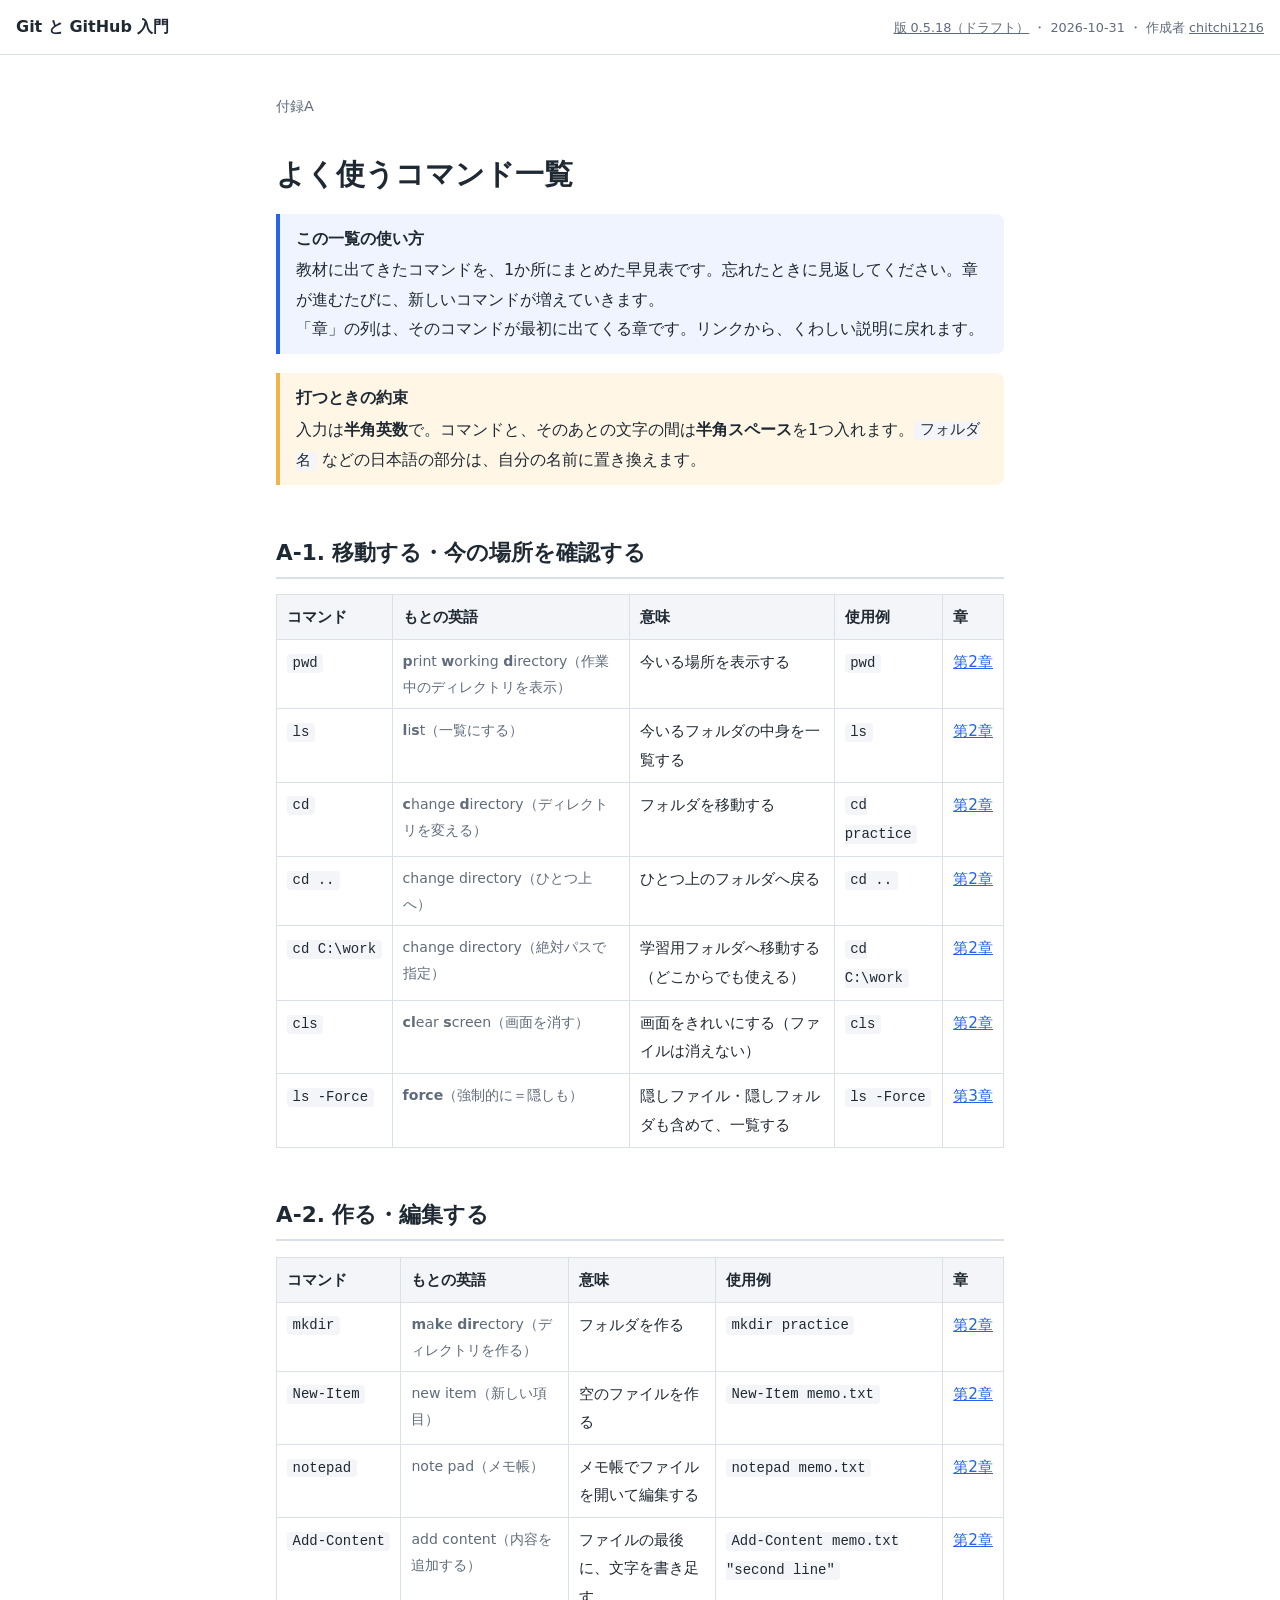
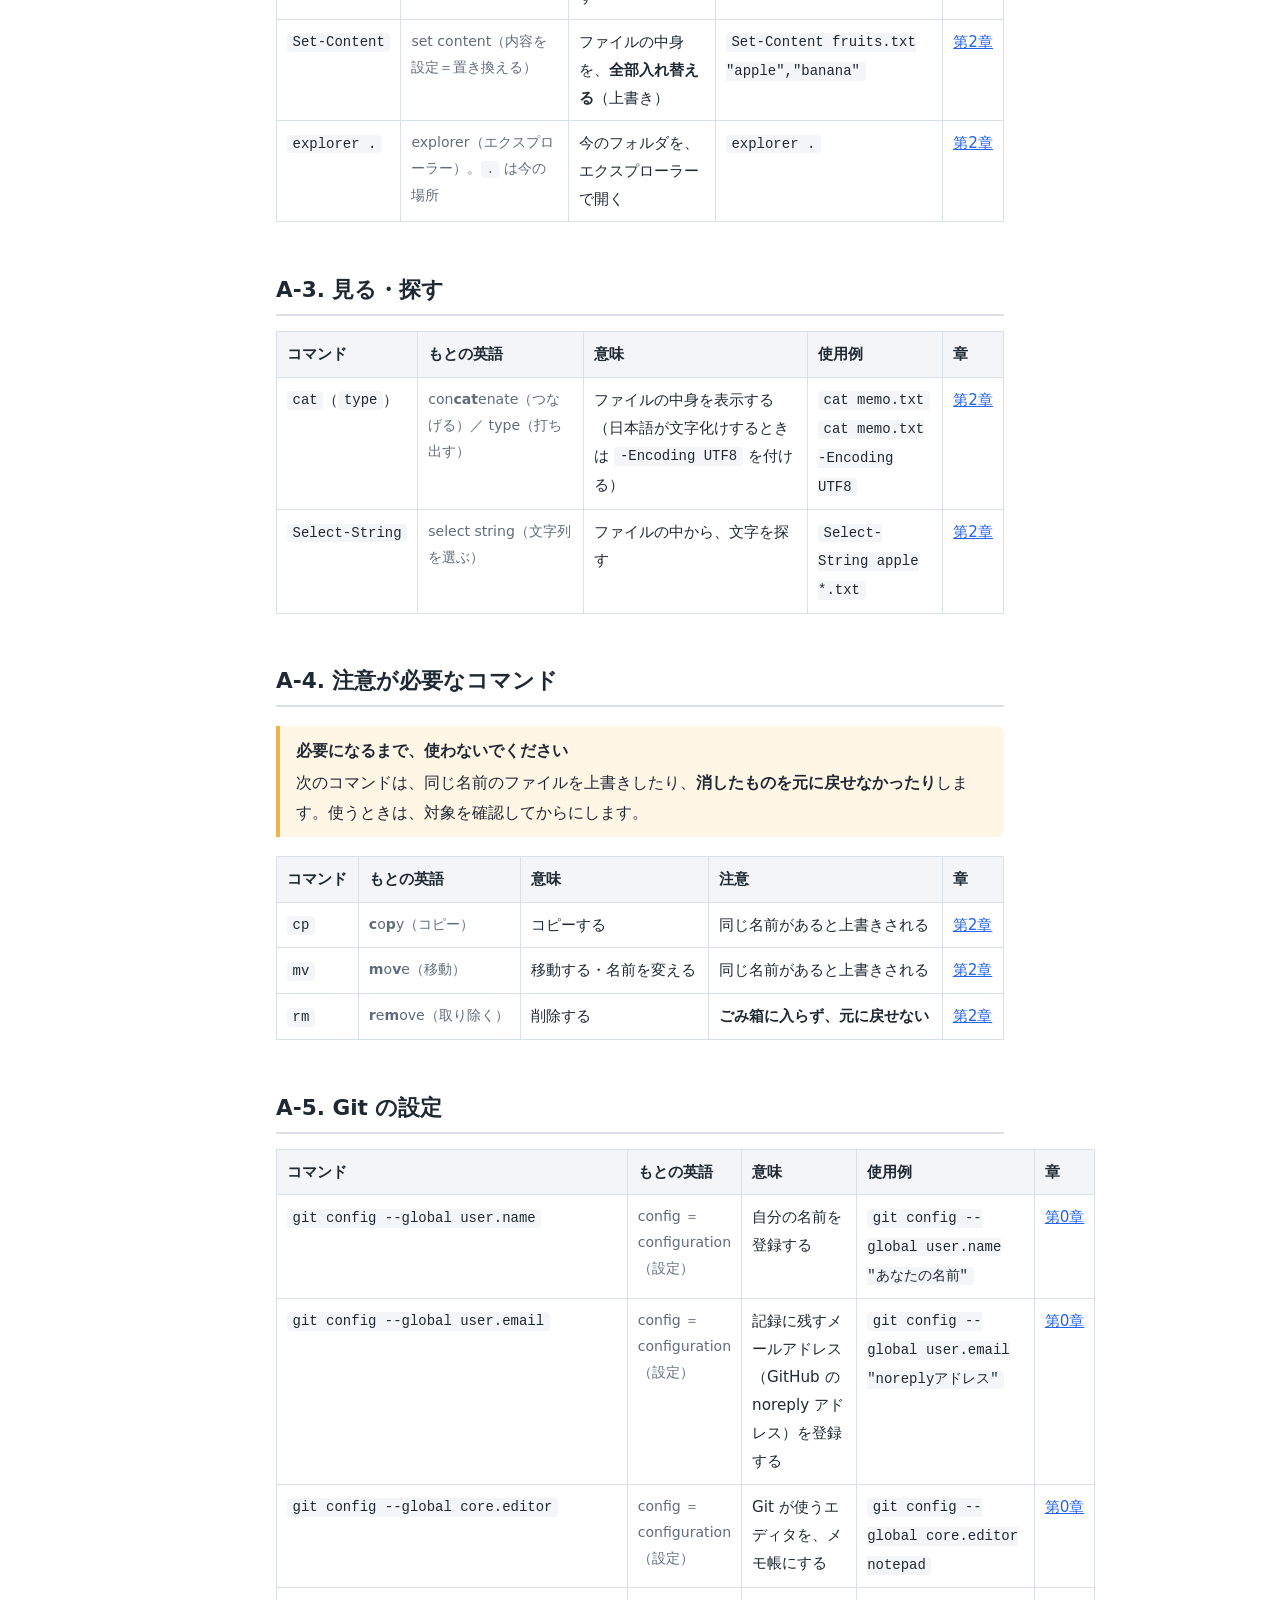
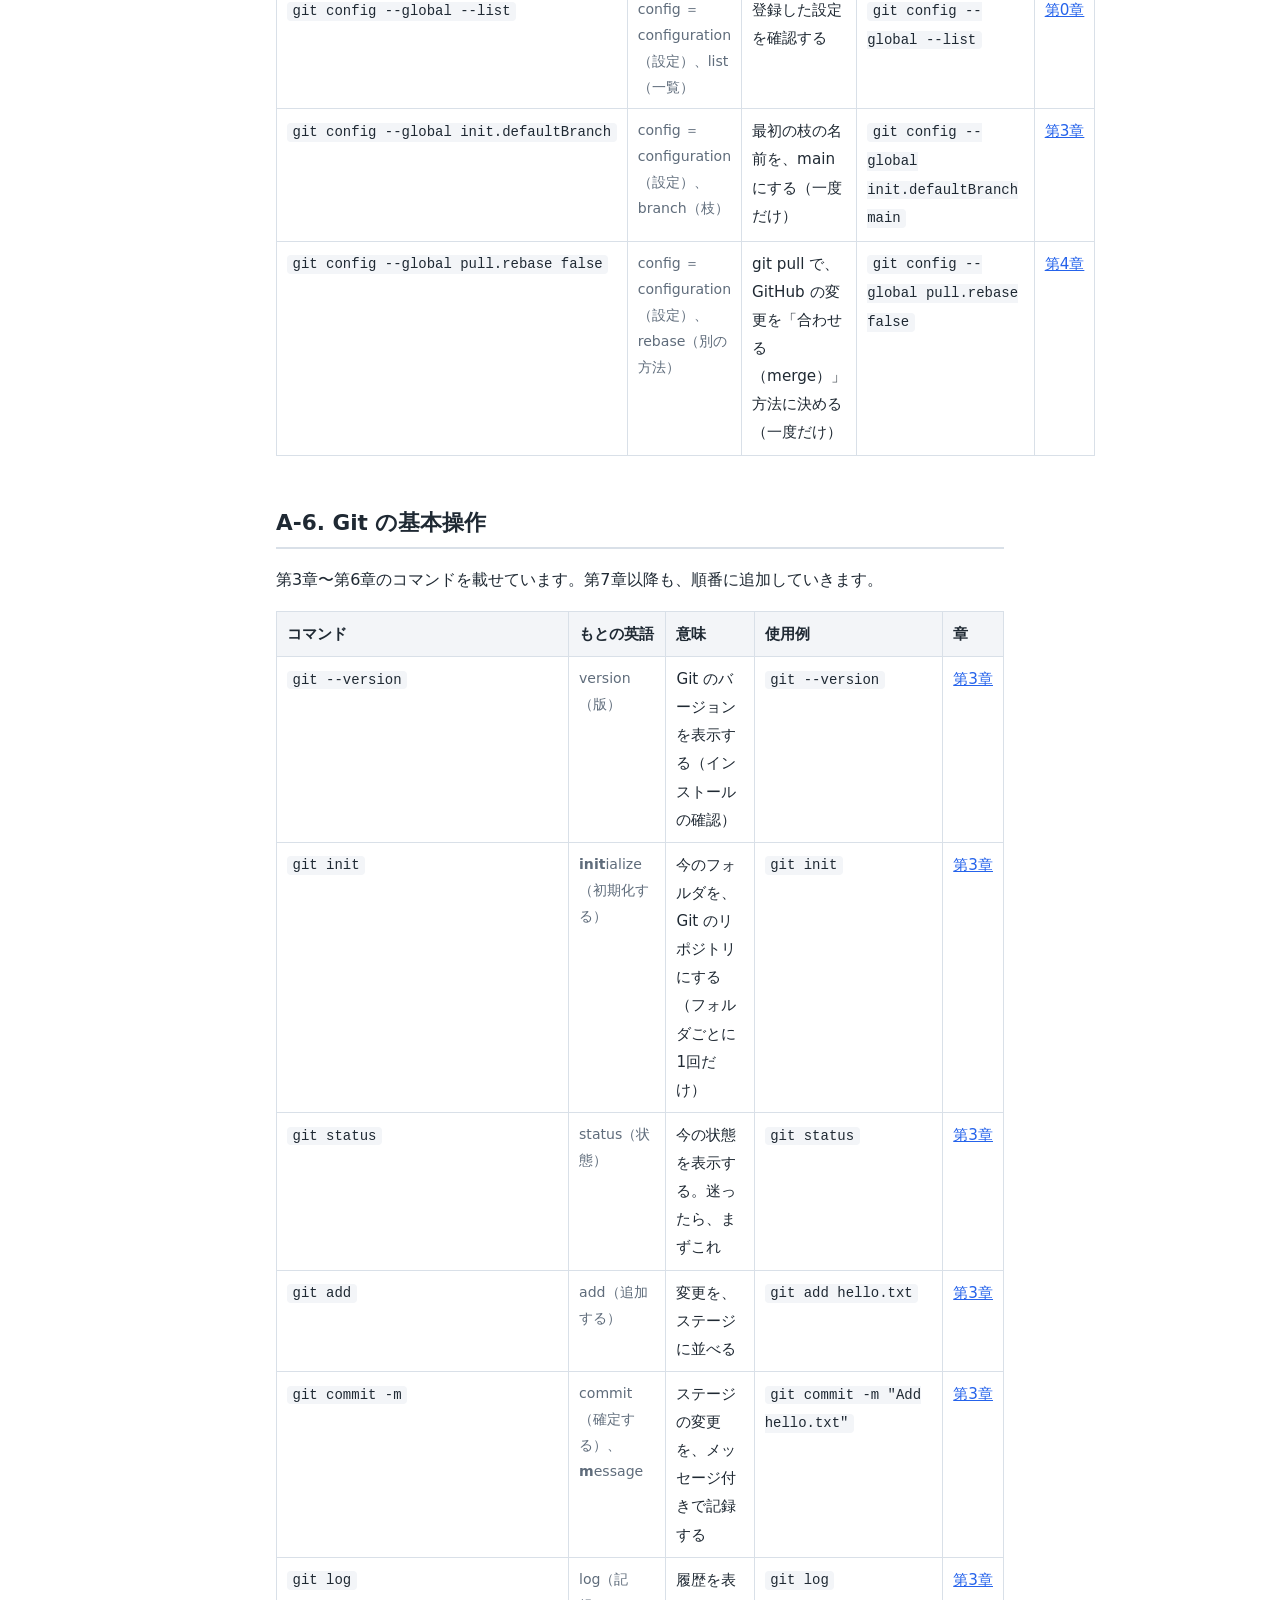
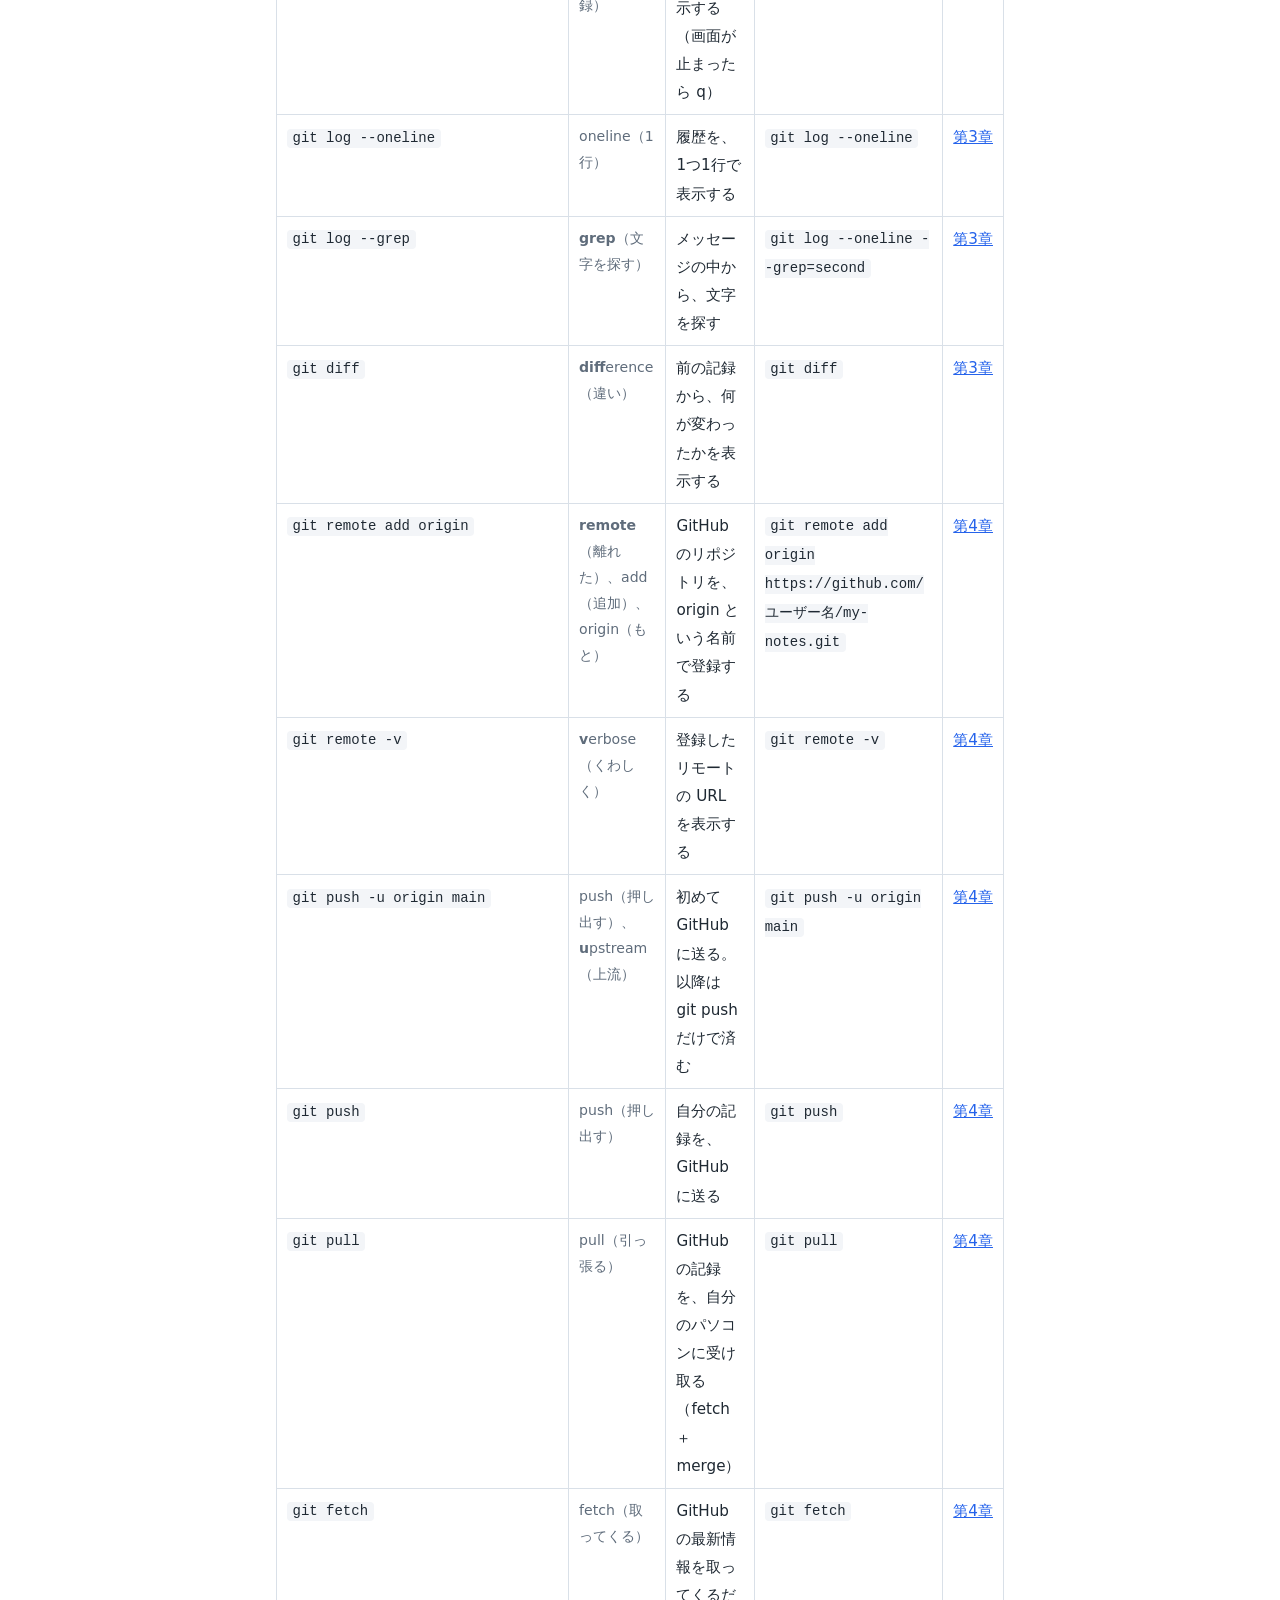
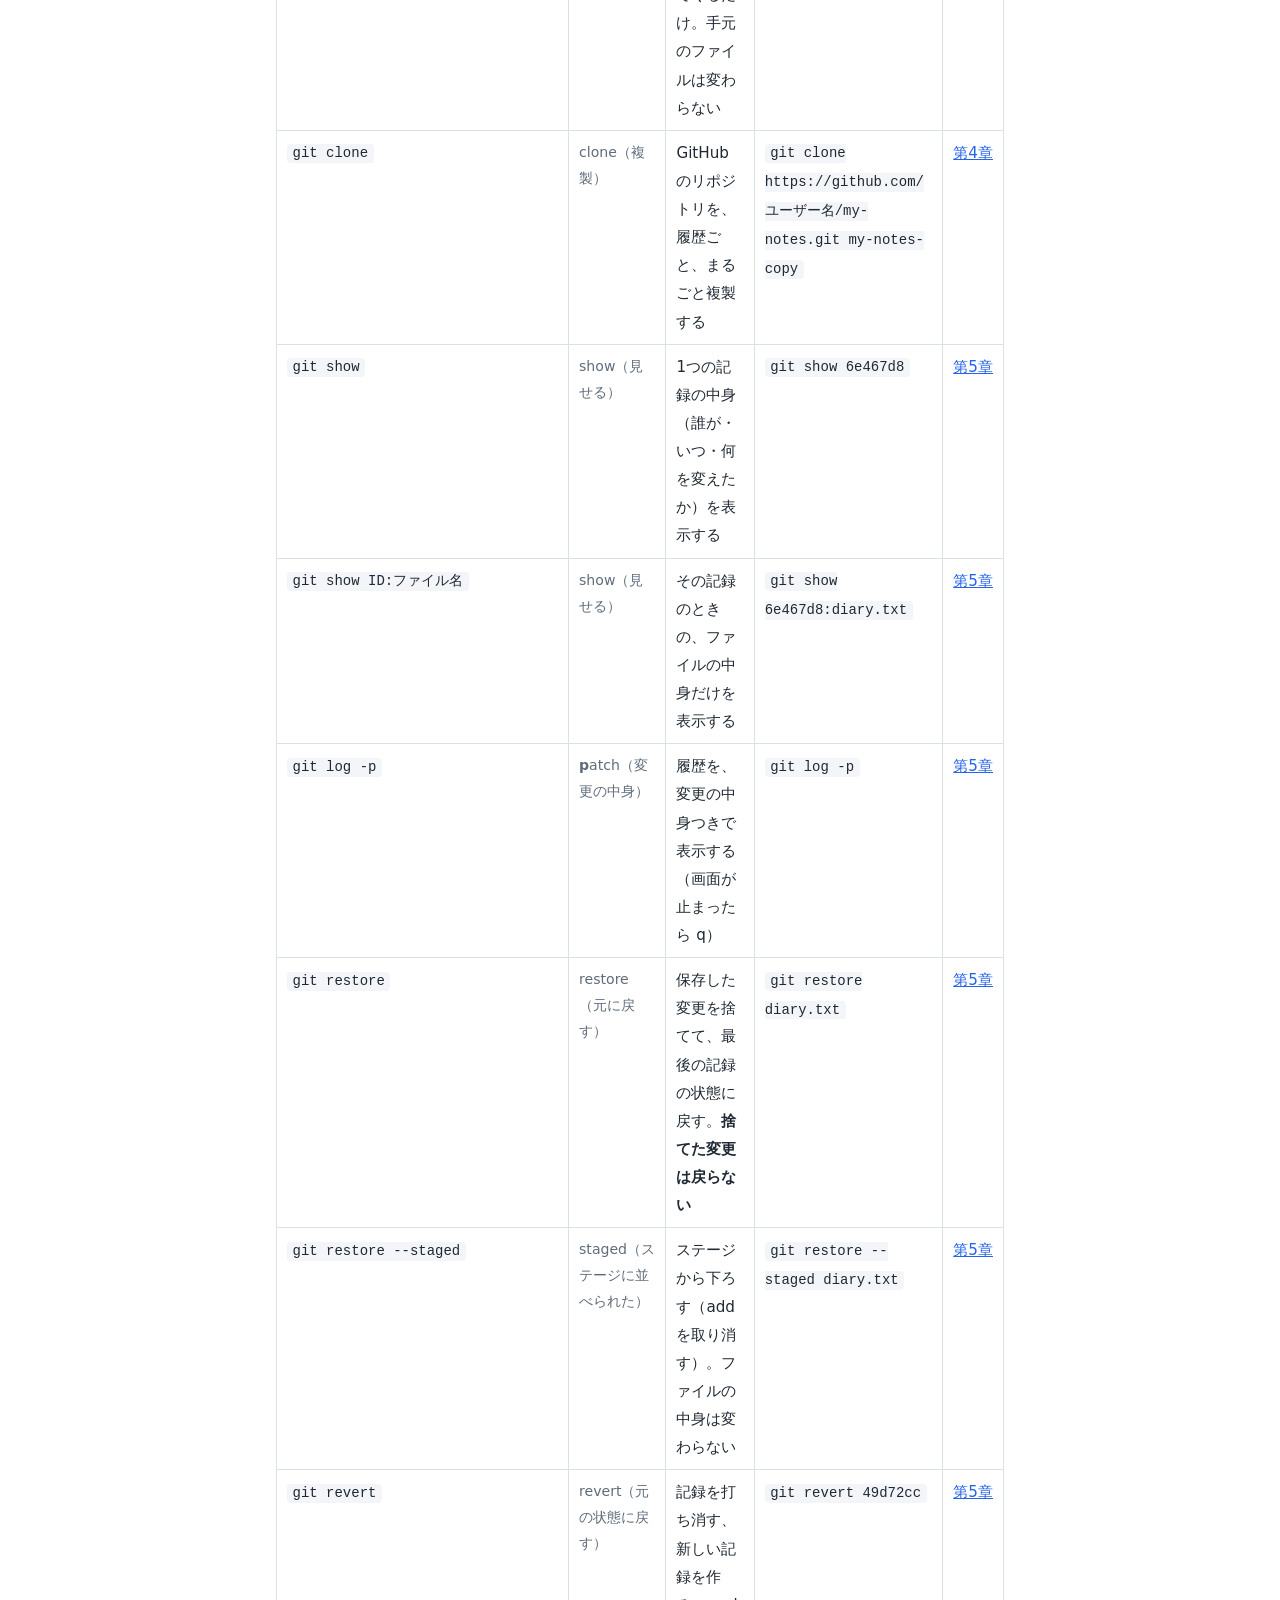
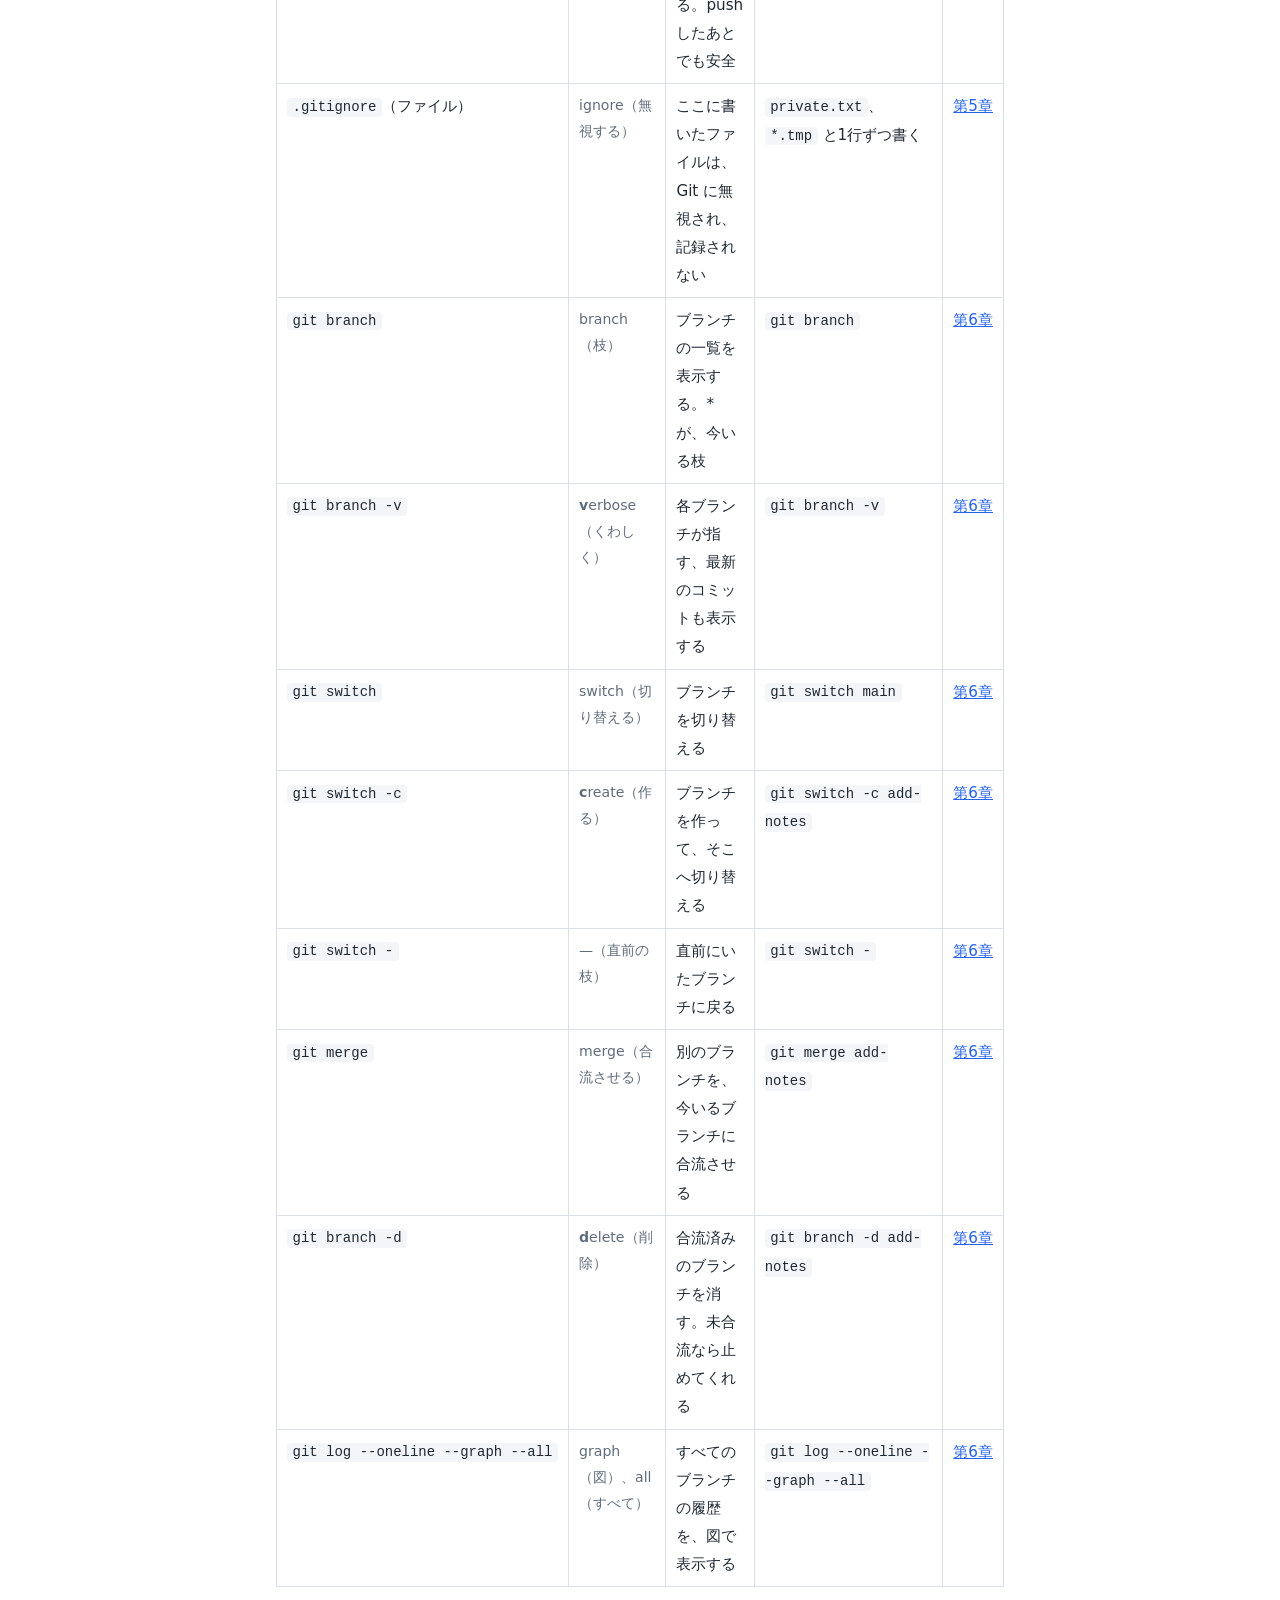
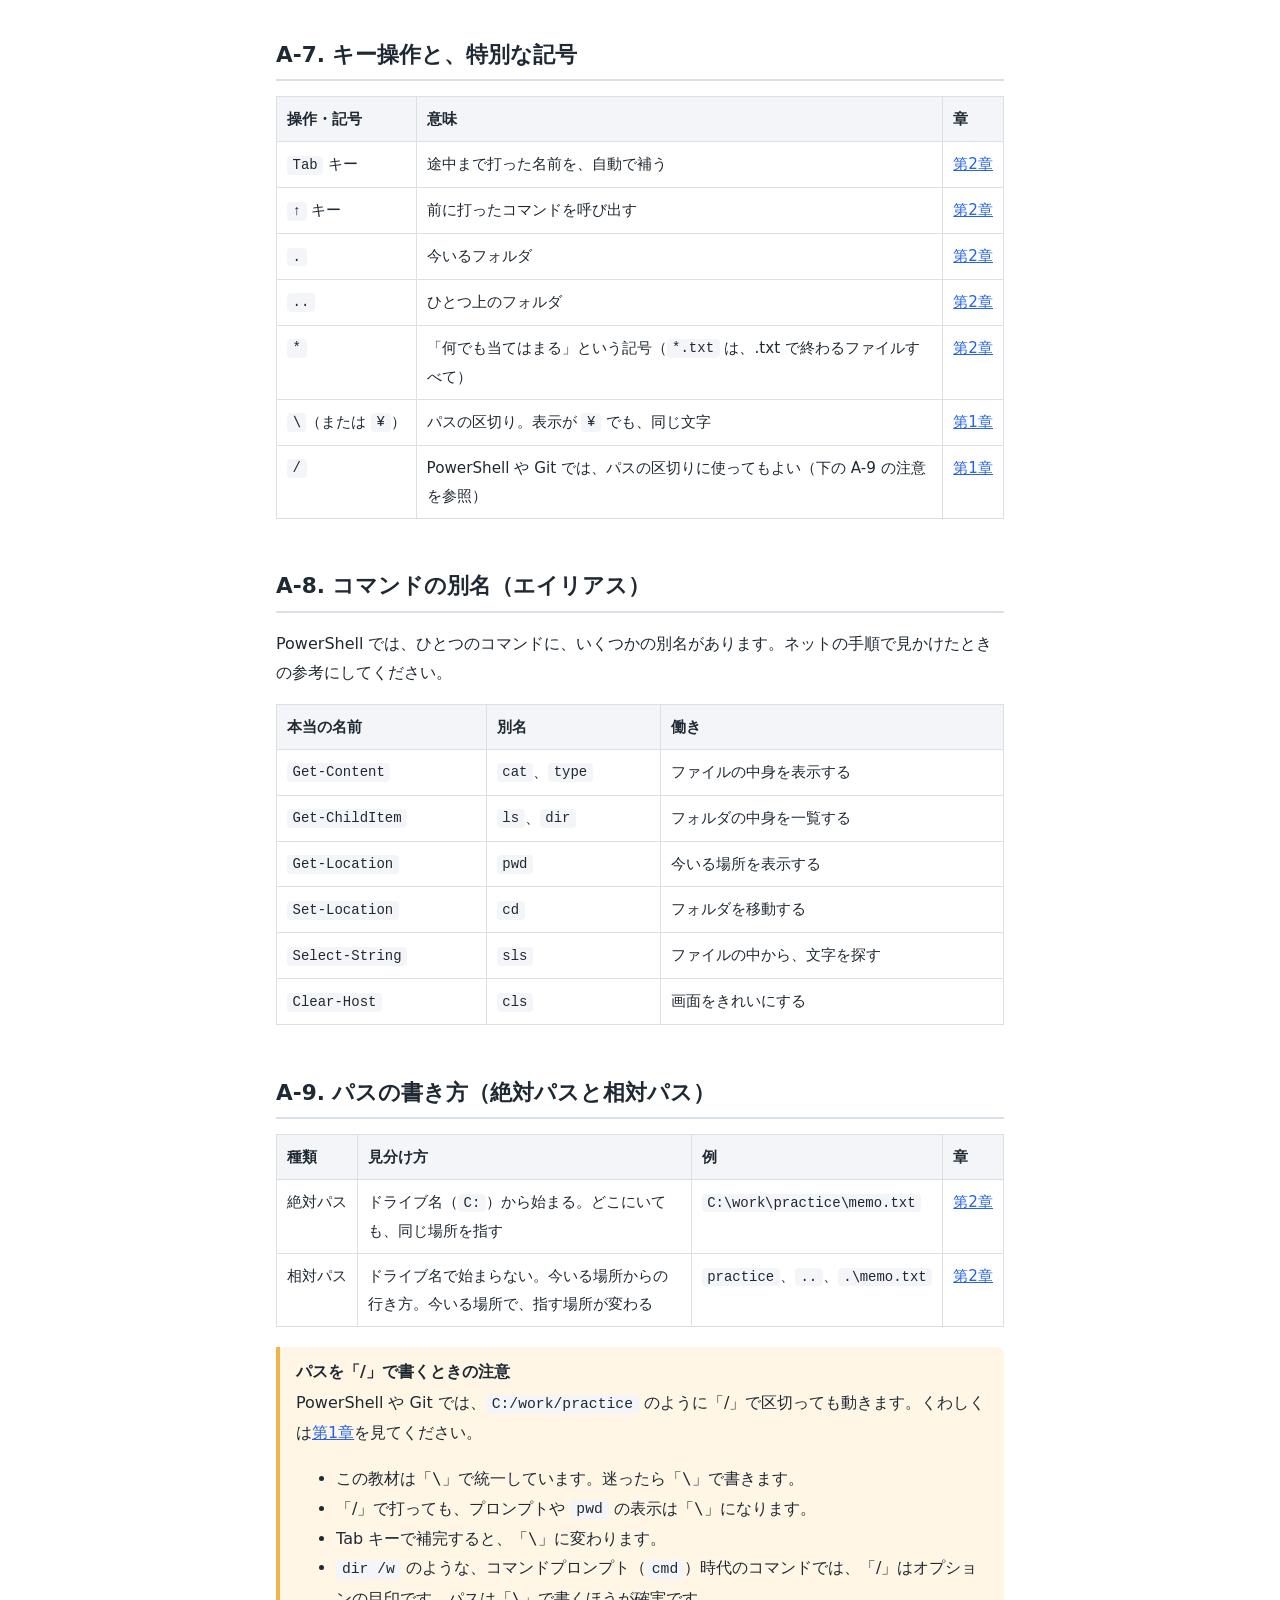
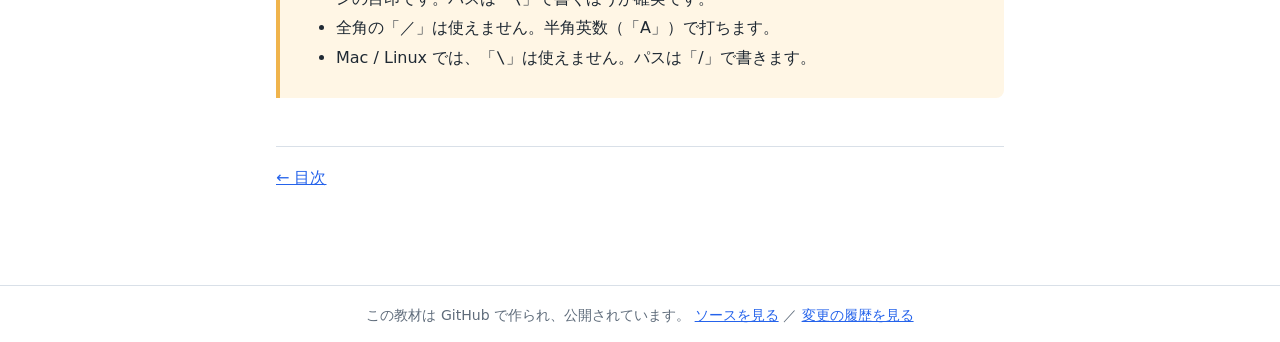
==== commit 83bb7cce: "第0章の事前アンケートの節を、終了のお知らせに改める（0.5.18） 事前アンケートを終了したため、教材から回答の導線をなくした。  - 第0章 0-5 を「事前アンケートは、終了しました」に改め、フ" ====
--- a/docs/appendix-commands.html
+++ b/docs/appendix-commands.html
@@ -9,7 +9,7 @@
 <link rel="stylesheet" href="style.css">
 </head>
 <body>
-<header class="site"><a class="title" href="index.html">Git と GitHub 入門</a><span class="ver"><!--ver--><a href="https://github.com/chitchi1216/git-github-textbook/blob/main/CHANGELOG.md">版 0.5.17（ドラフト）</a> ・ 2026-10-31 ・ 作成者 <a href="https://github.com/chitchi1216">chitchi1216</a><!--/ver--></span></header>
+<header class="site"><a class="title" href="index.html">Git と GitHub 入門</a><span class="ver"><!--ver--><a href="https://github.com/chitchi1216/git-github-textbook/blob/main/CHANGELOG.md">版 0.5.18（ドラフト）</a> ・ 2026-10-31 ・ 作成者 <a href="https://github.com/chitchi1216">chitchi1216</a><!--/ver--></span></header>
 <main class="wrap">
   <p class="meta">付録A</p>
   <h1>よく使うコマンド一覧</h1>
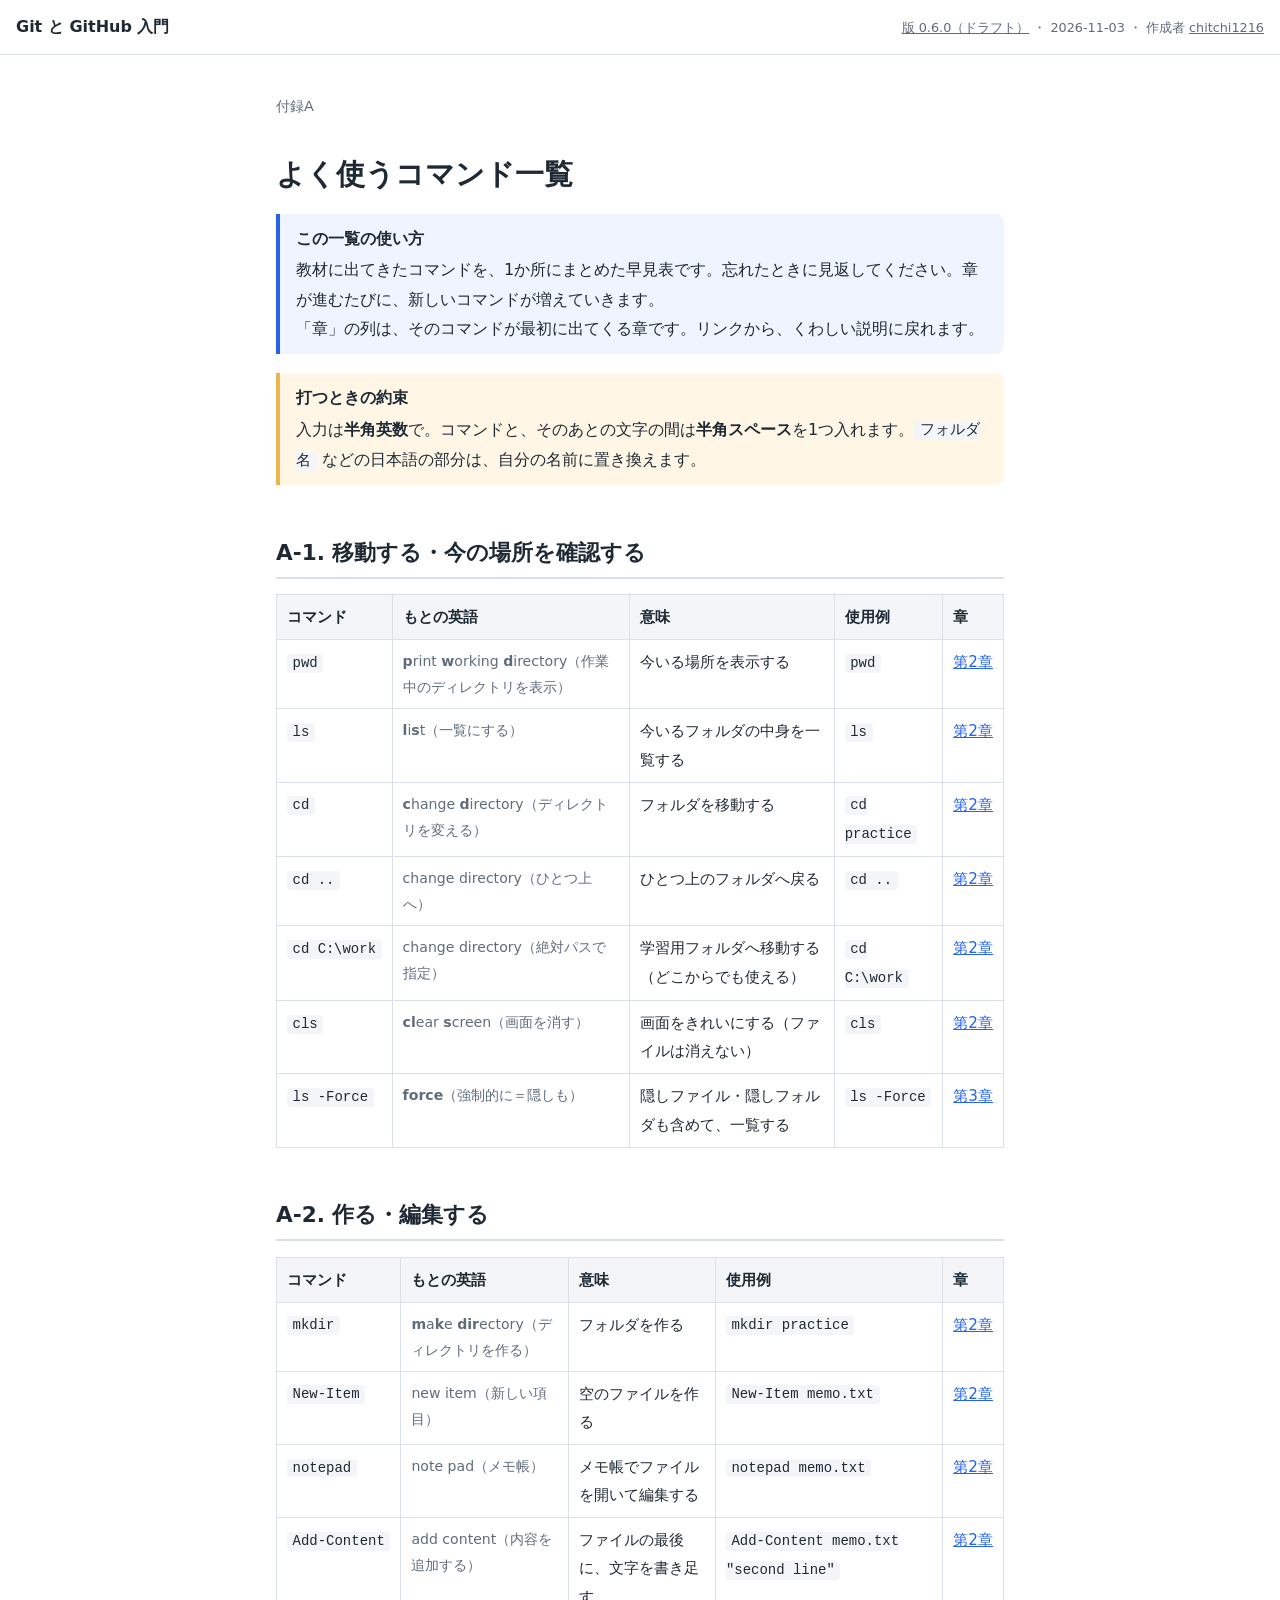
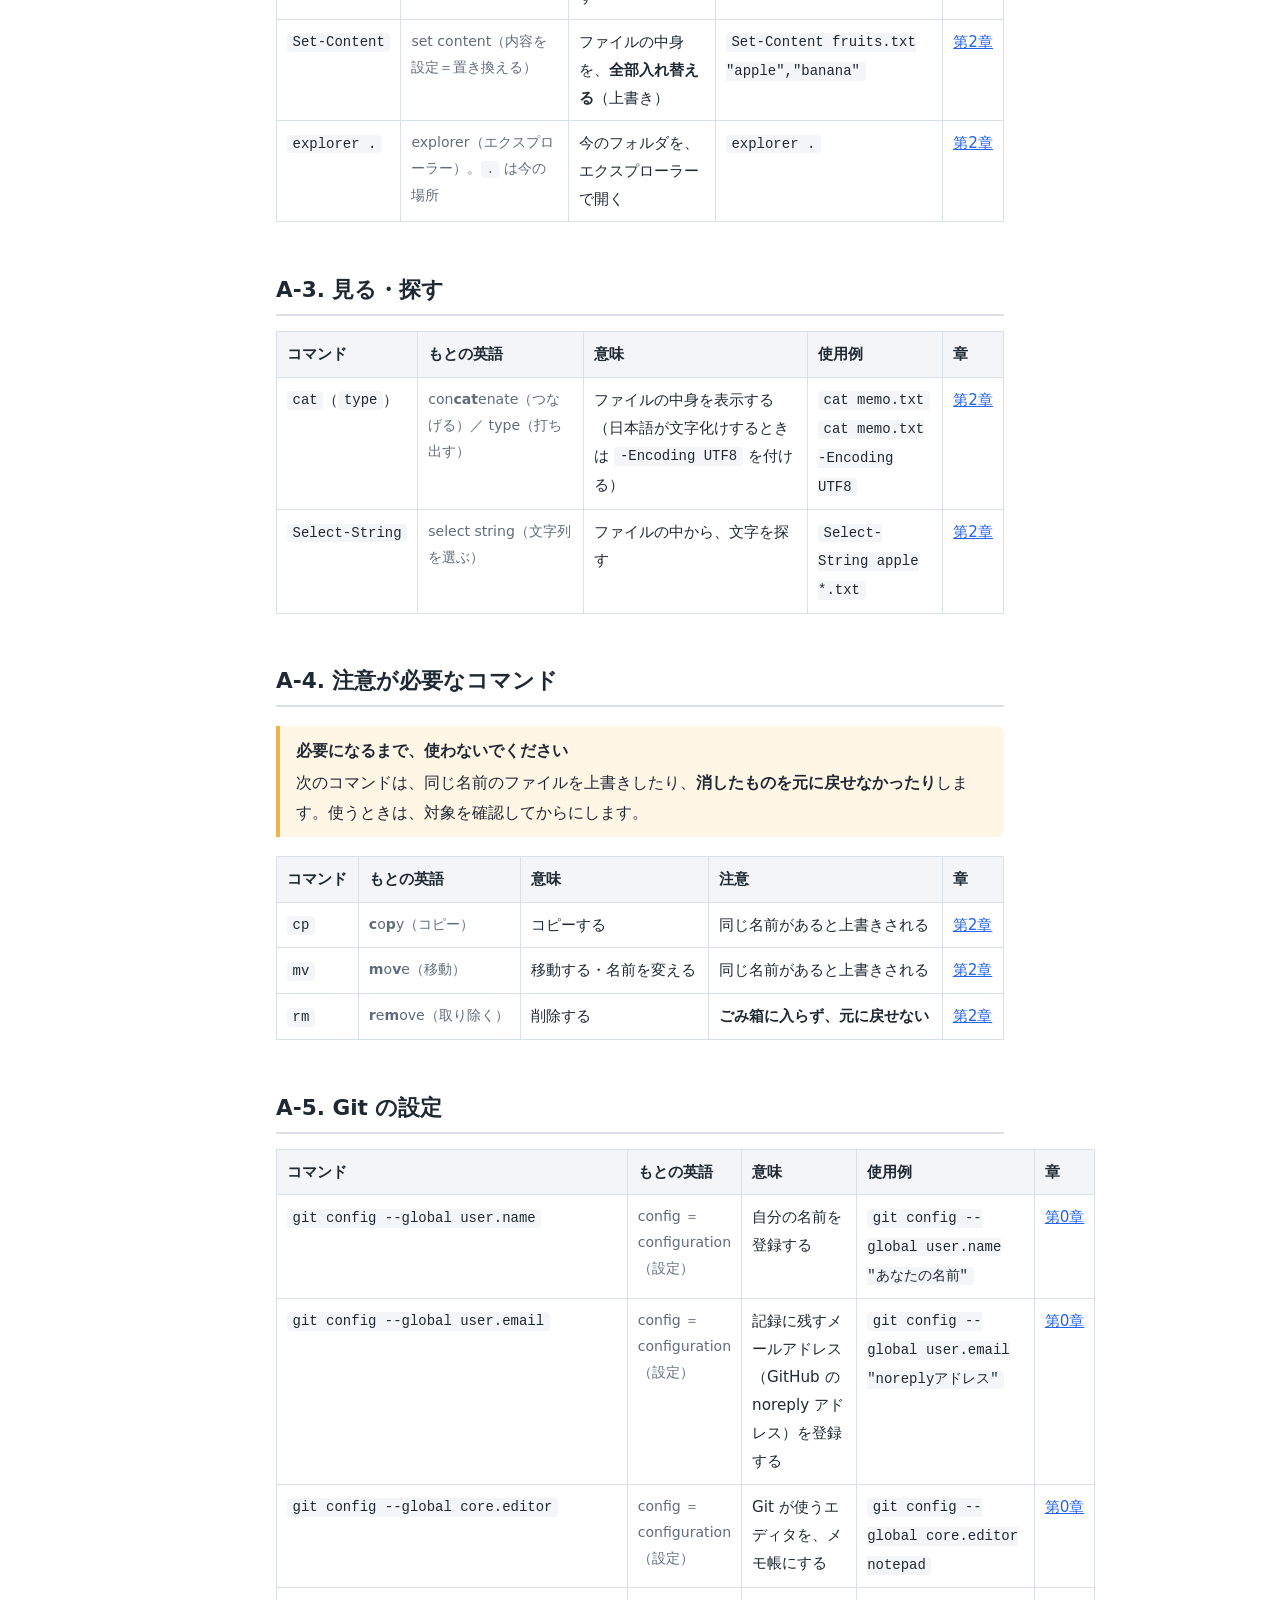
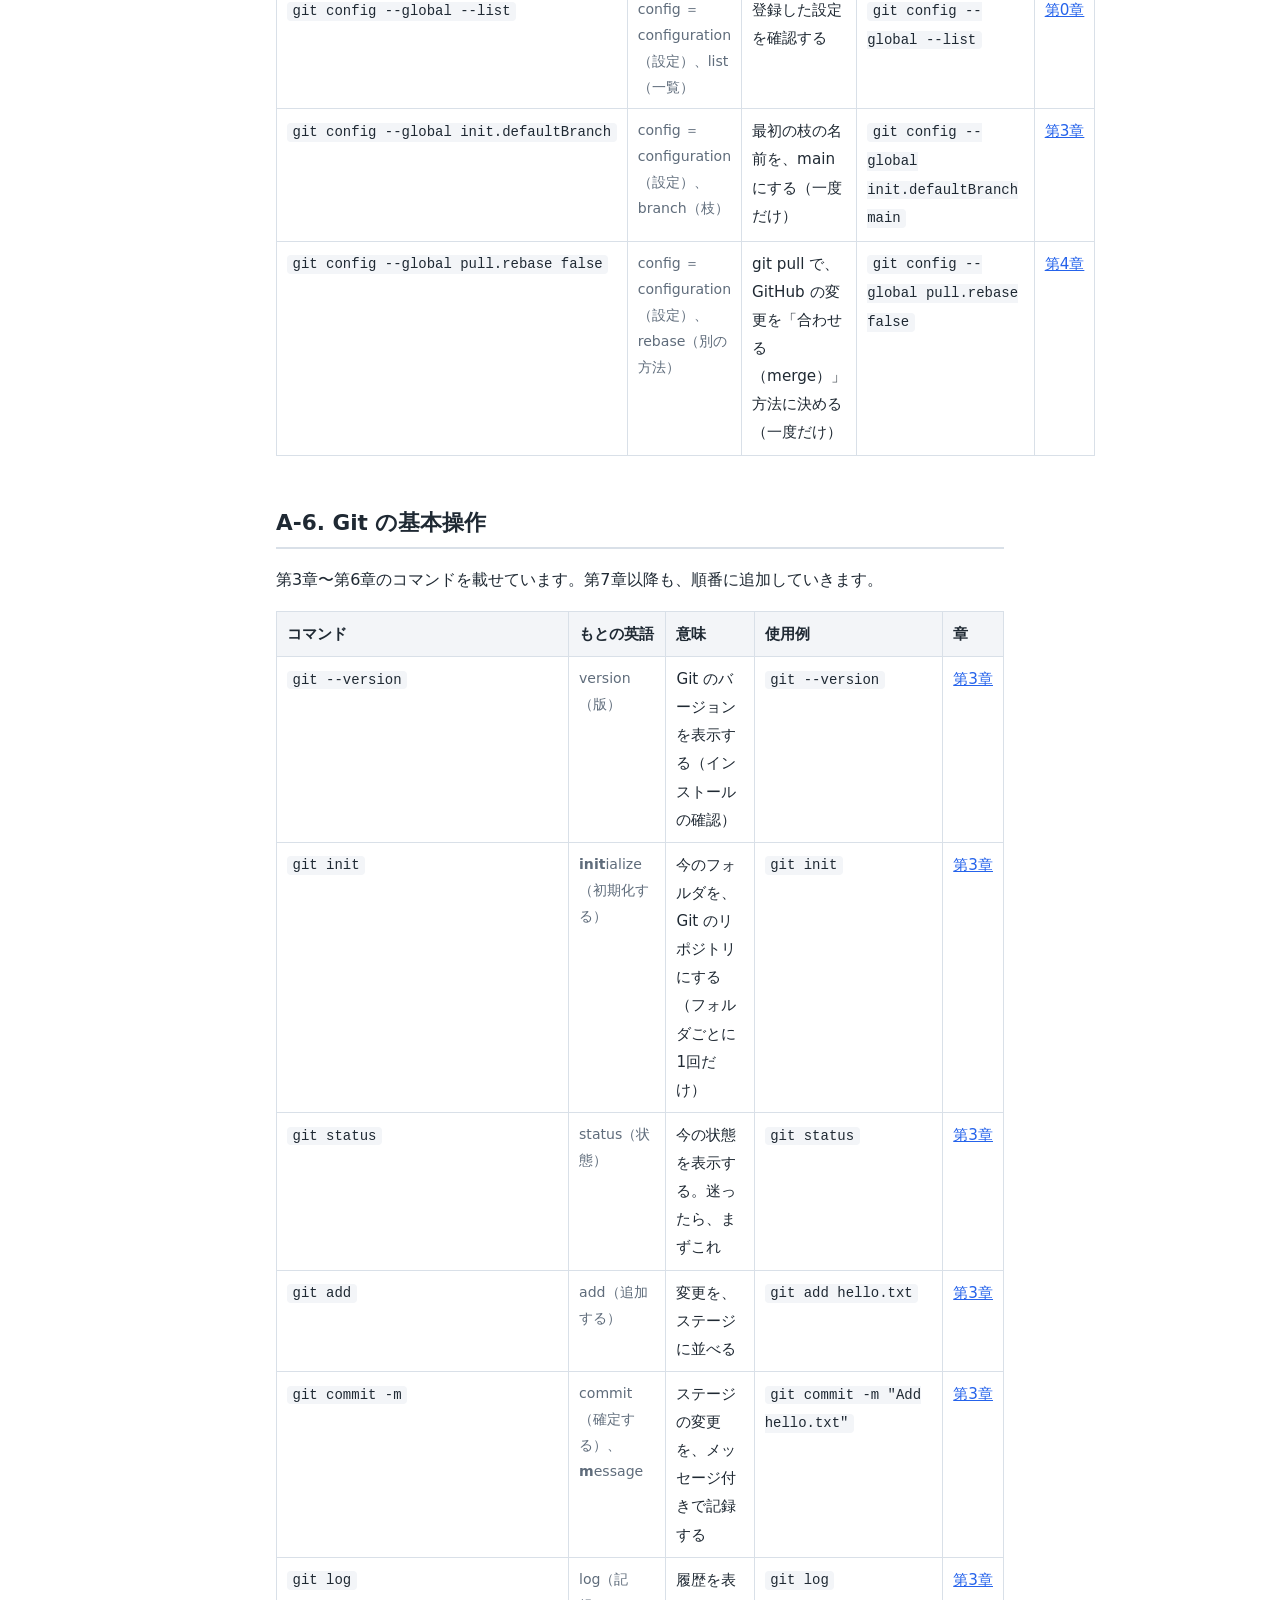
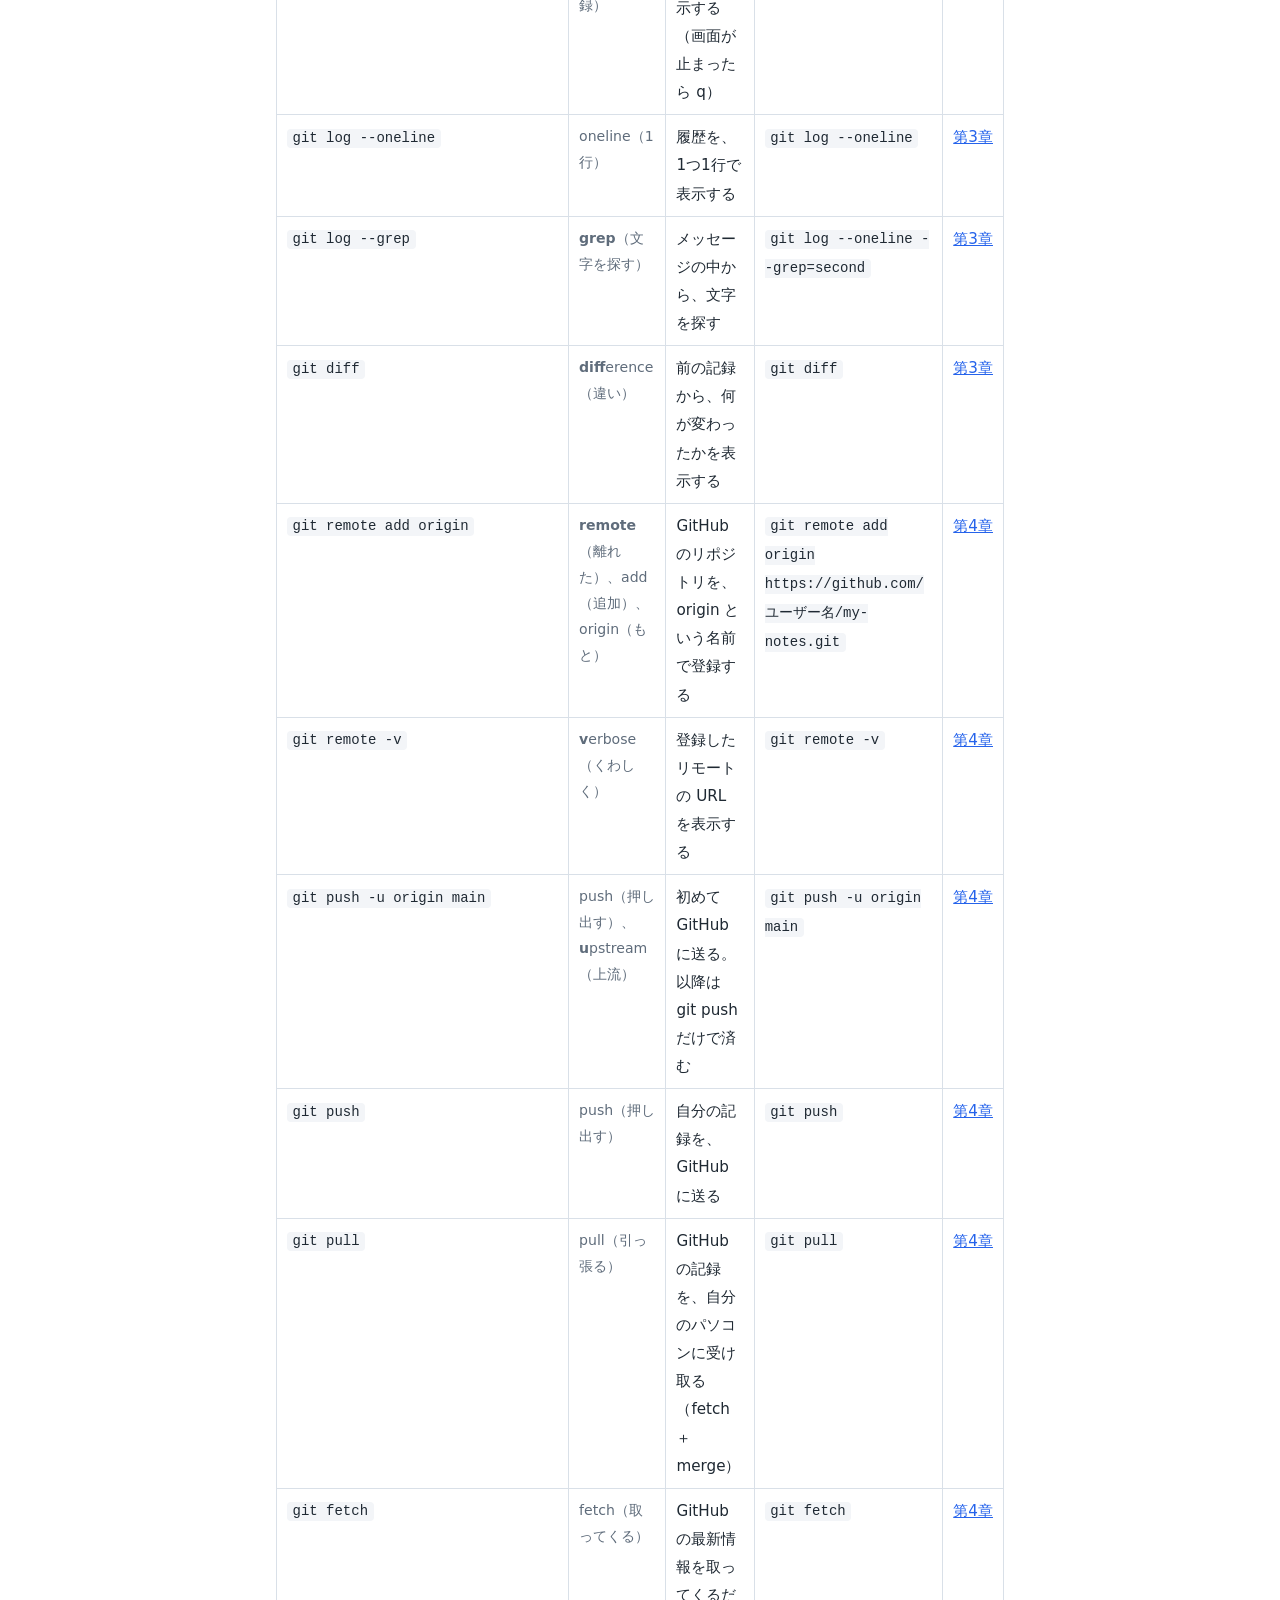
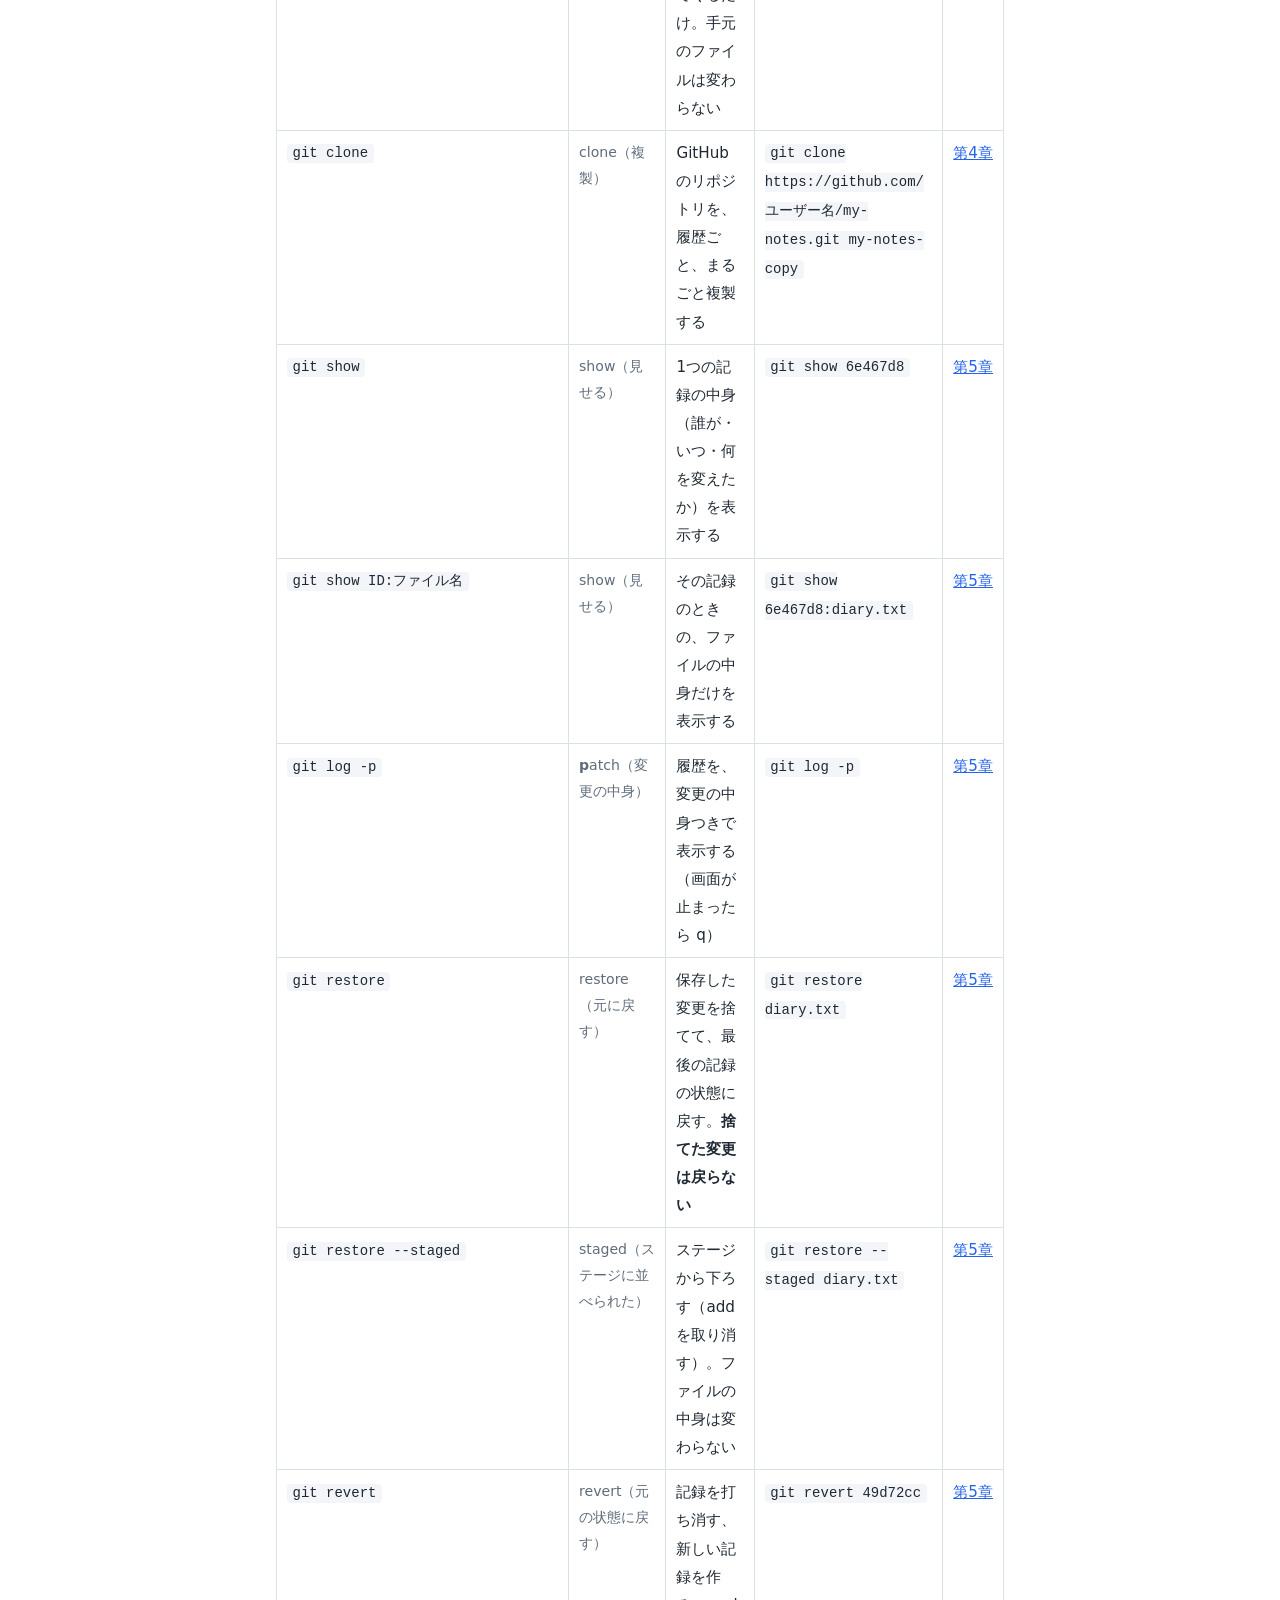
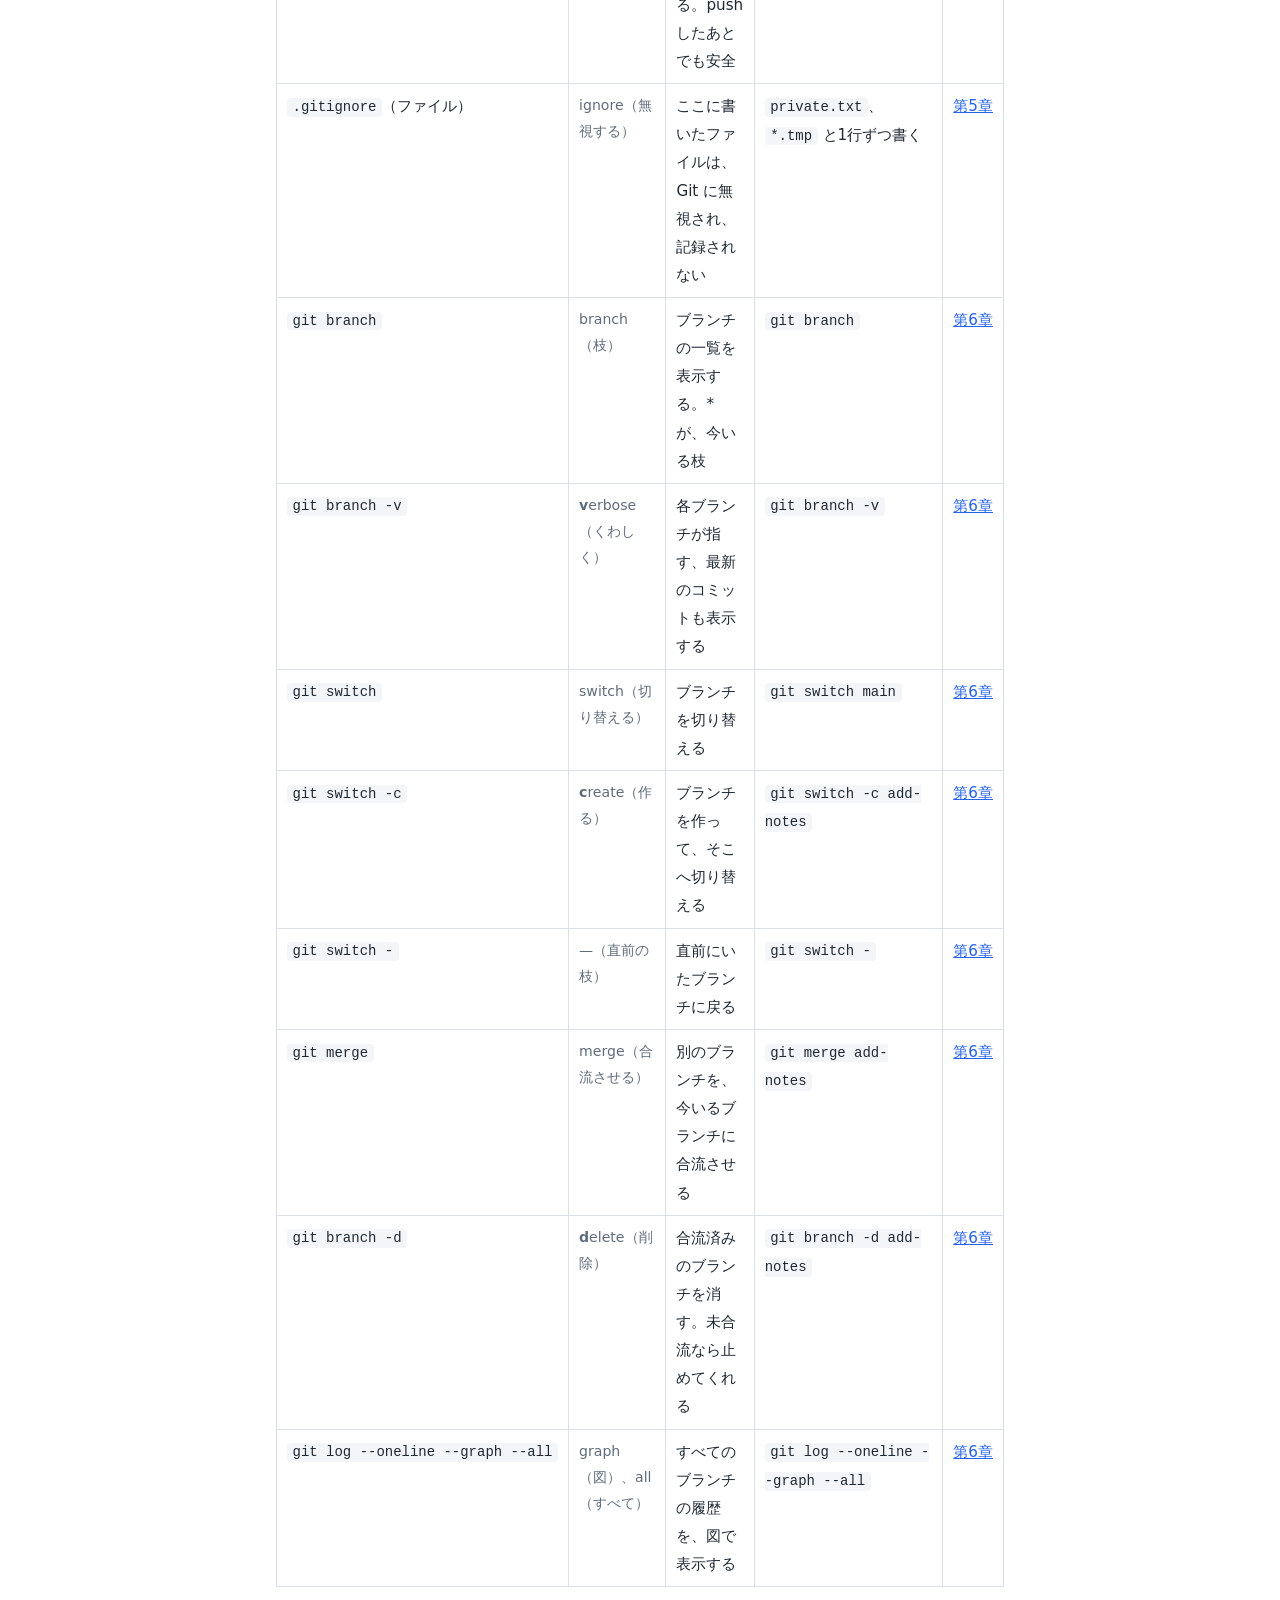
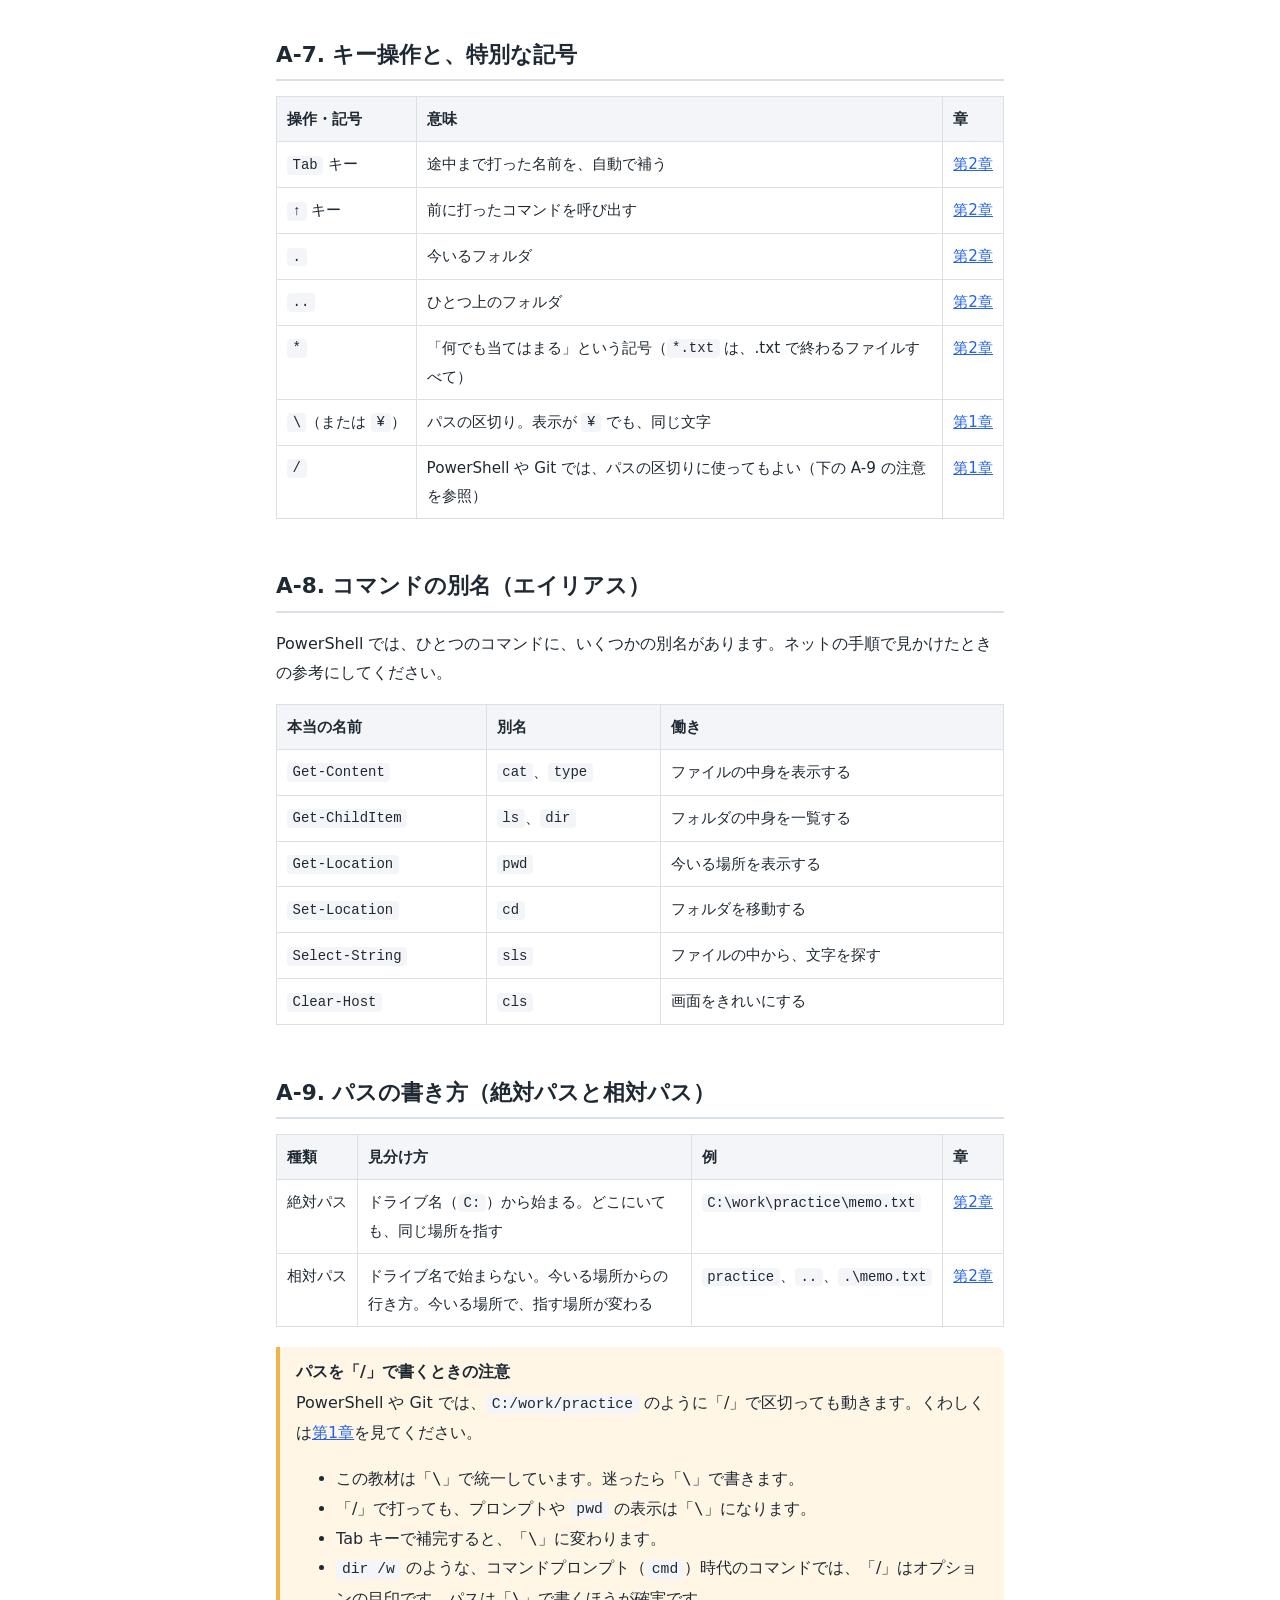
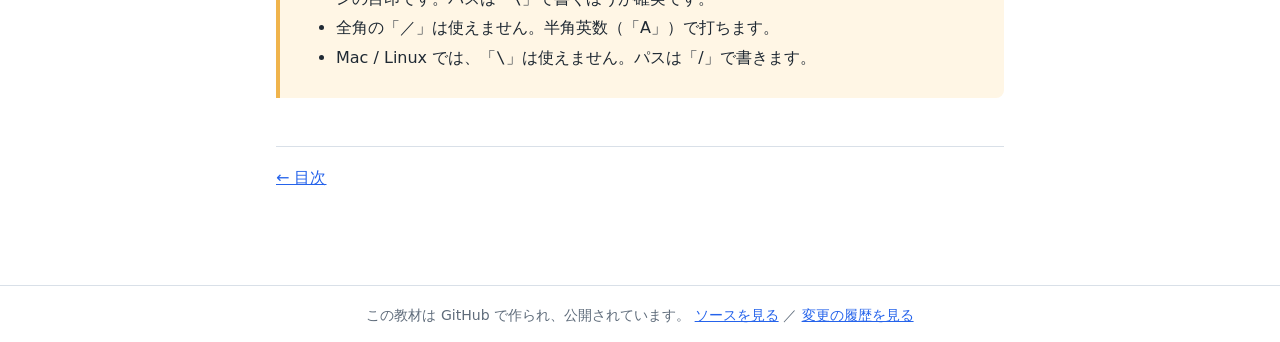
==== commit 5f42c4be: "補足ページ「動かして学ぶ：ディレクトリと現在地」を追加する（0.6.0） ディレクトリの概念でつまずく学習者向けに、フォルダの木と PowerShell 風の 画面がボタン操作で連動して動く補足ページ" ====
--- a/docs/appendix-commands.html
+++ b/docs/appendix-commands.html
@@ -9,7 +9,7 @@
 <link rel="stylesheet" href="style.css">
 </head>
 <body>
-<header class="site"><a class="title" href="index.html">Git と GitHub 入門</a><span class="ver"><!--ver--><a href="https://github.com/chitchi1216/git-github-textbook/blob/main/CHANGELOG.md">版 0.5.18（ドラフト）</a> ・ 2026-10-31 ・ 作成者 <a href="https://github.com/chitchi1216">chitchi1216</a><!--/ver--></span></header>
+<header class="site"><a class="title" href="index.html">Git と GitHub 入門</a><span class="ver"><!--ver--><a href="https://github.com/chitchi1216/git-github-textbook/blob/main/CHANGELOG.md">版 0.6.0（ドラフト）</a> ・ 2026-11-03 ・ 作成者 <a href="https://github.com/chitchi1216">chitchi1216</a><!--/ver--></span></header>
 <main class="wrap">
   <p class="meta">付録A</p>
   <h1>よく使うコマンド一覧</h1>
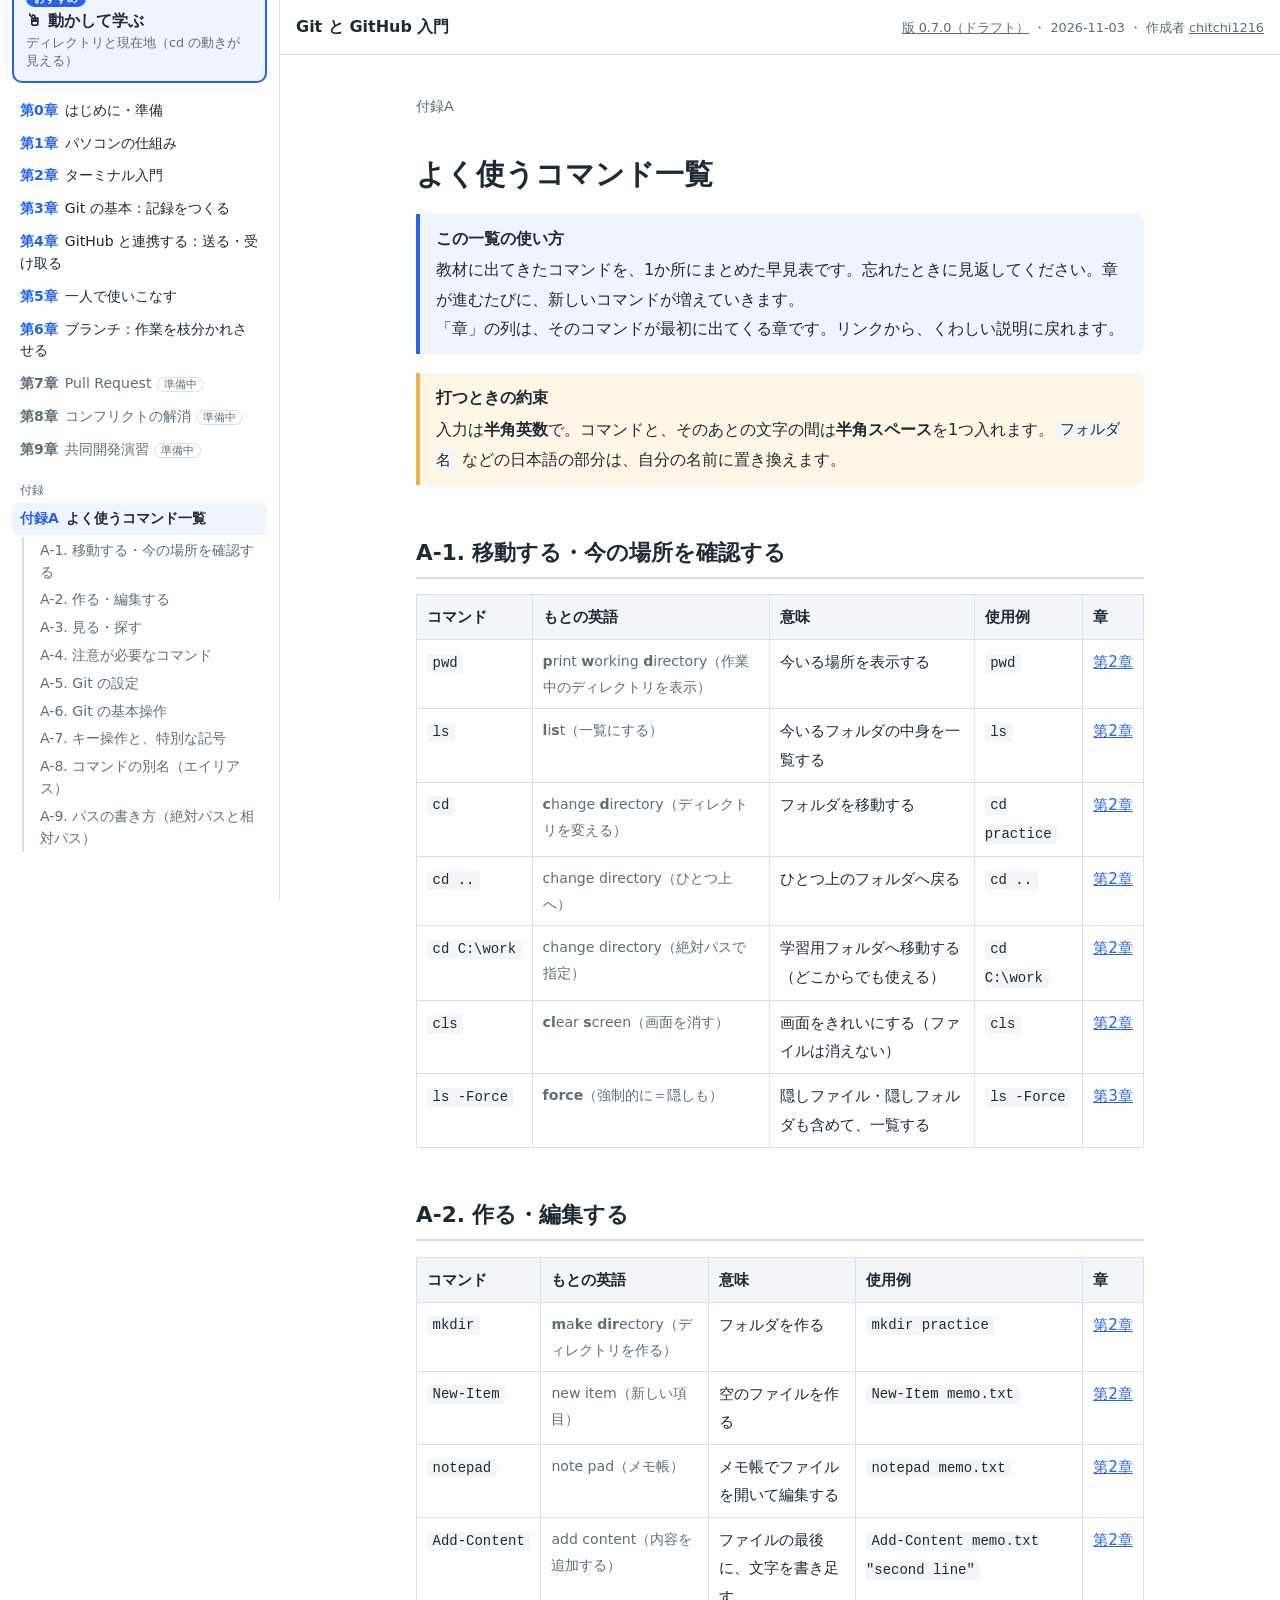
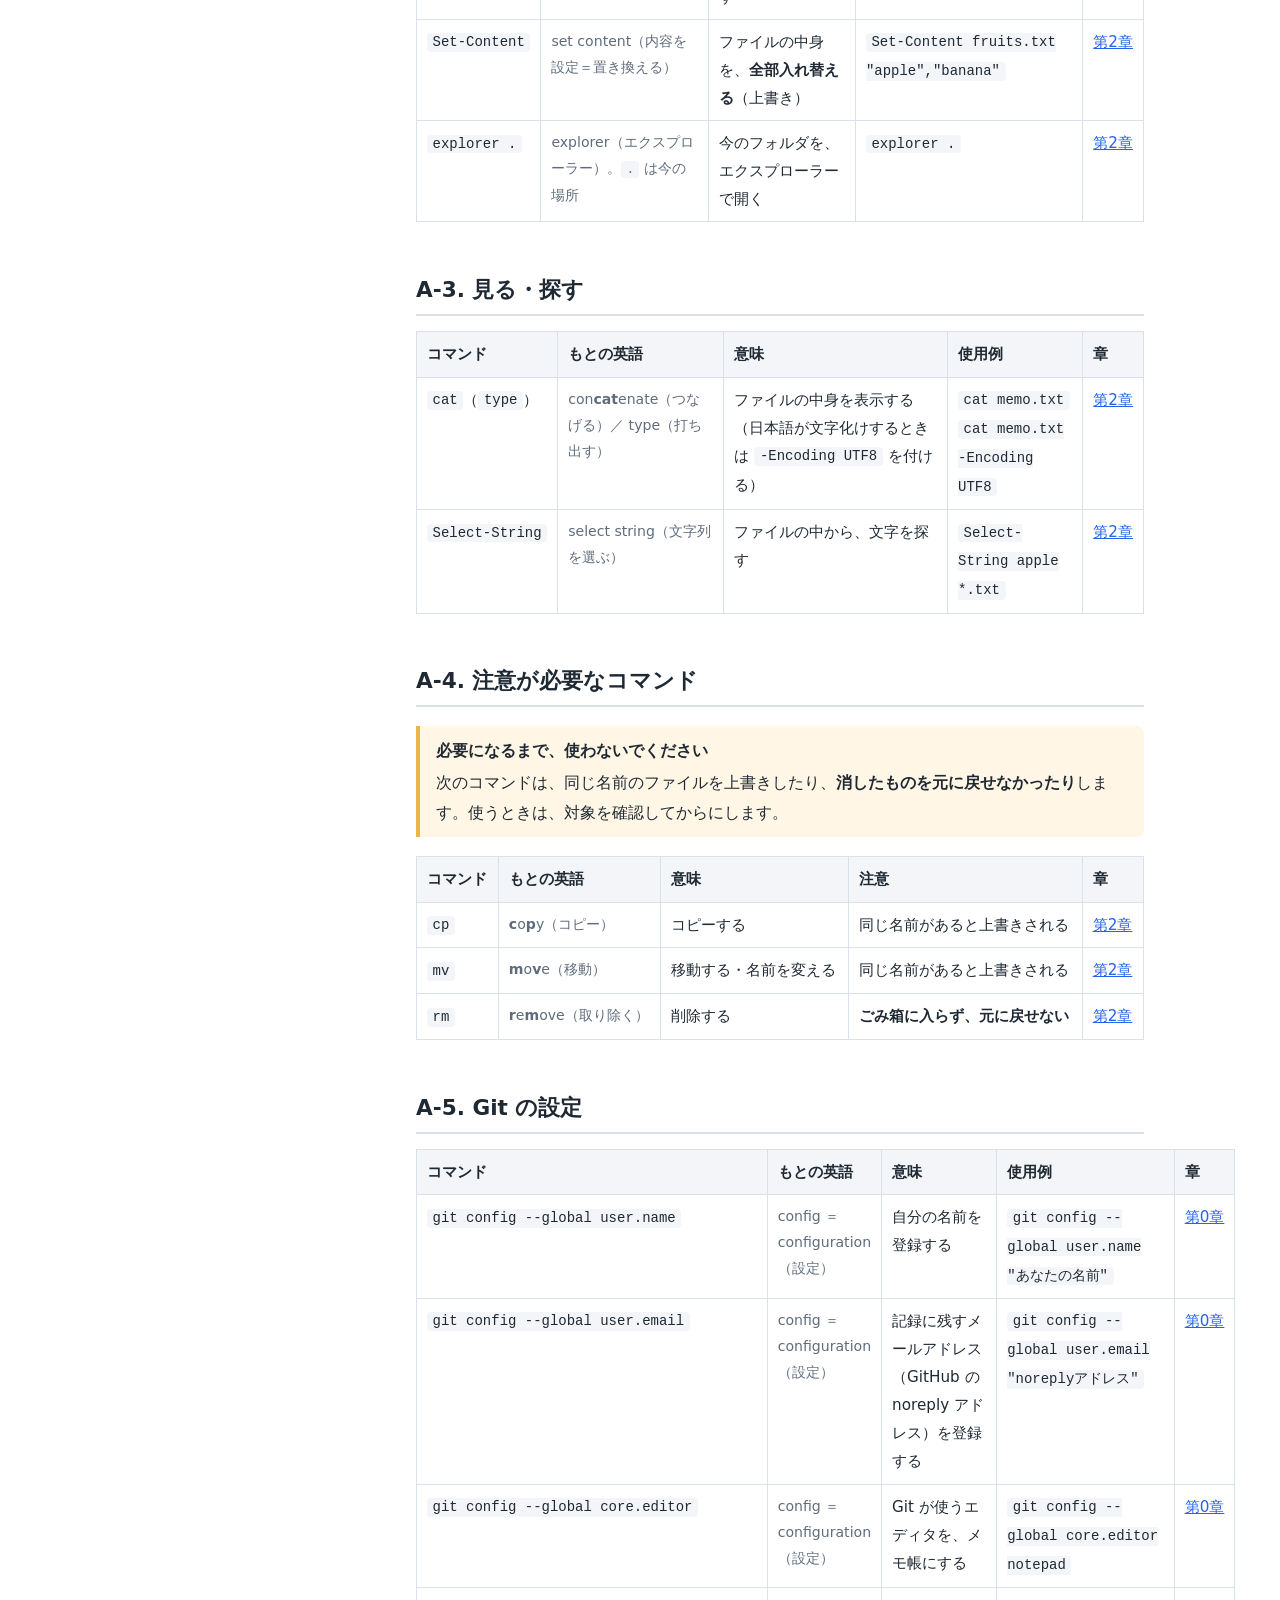
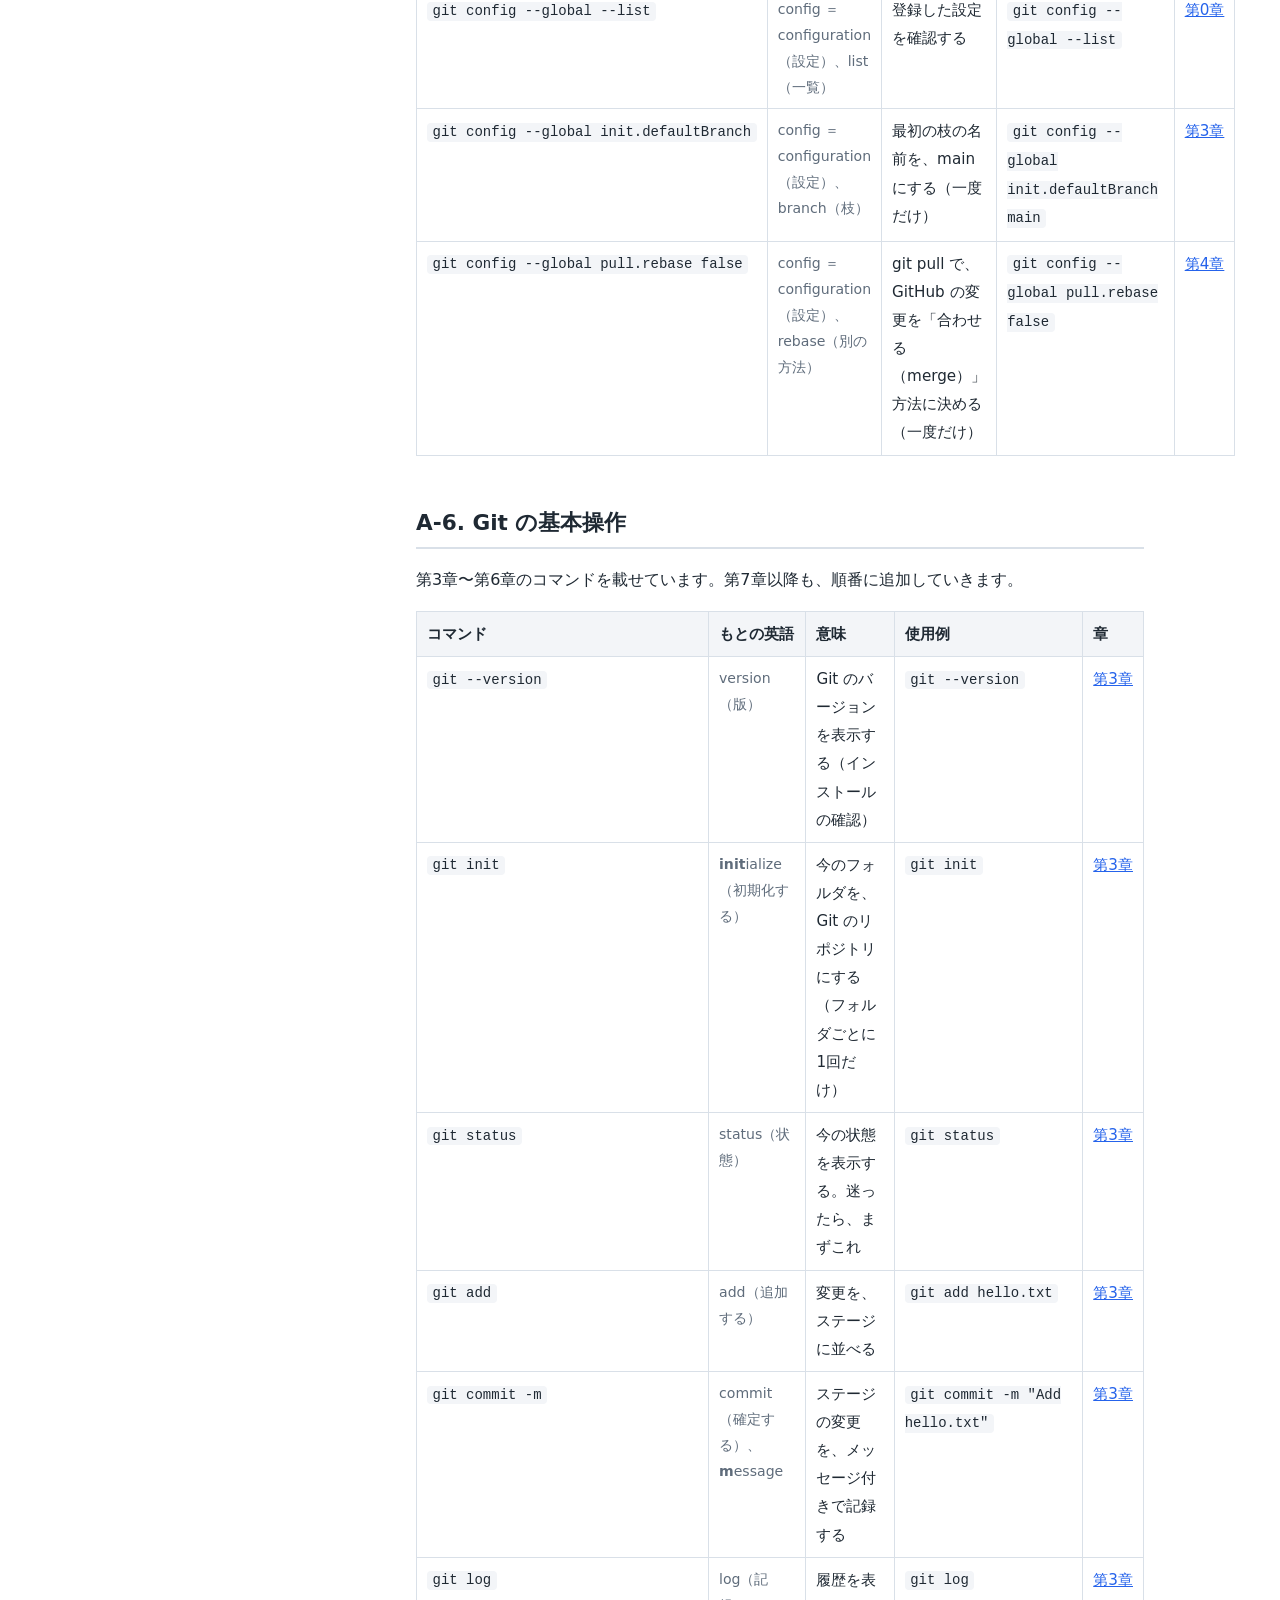
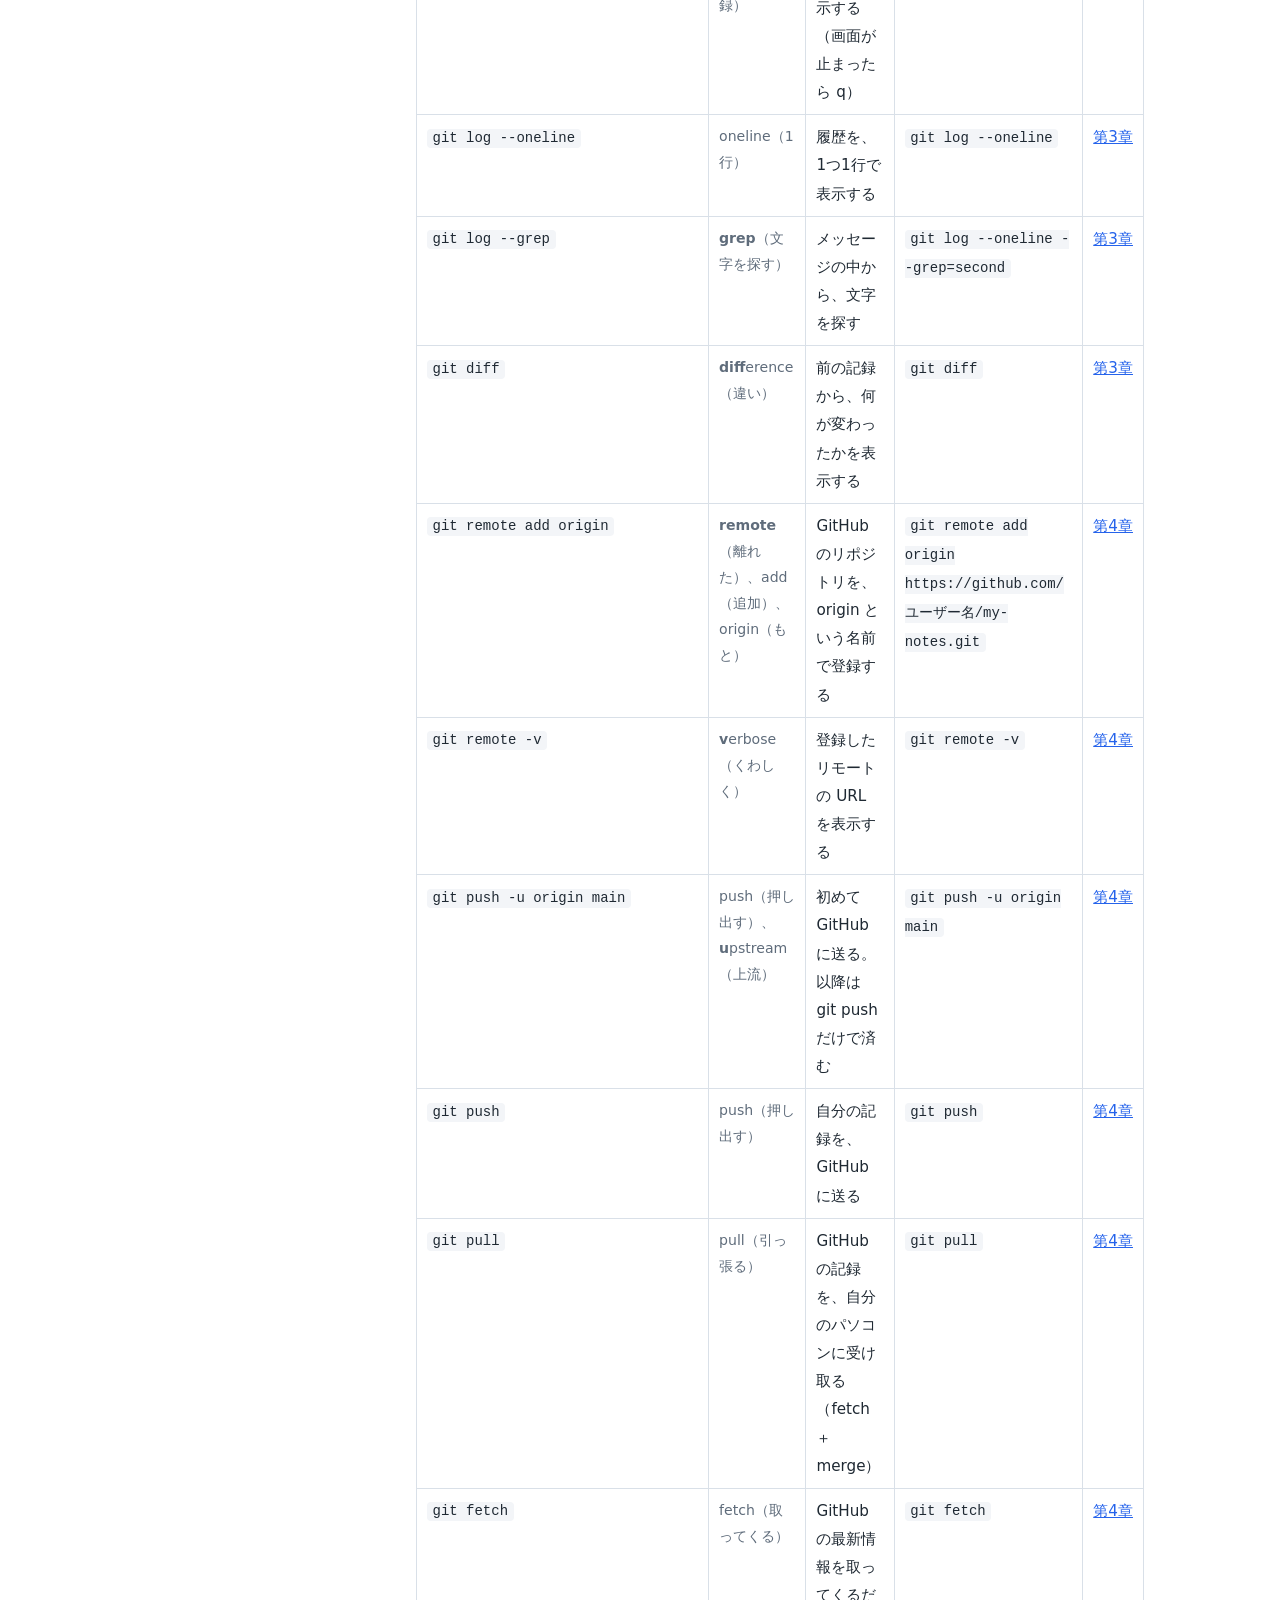
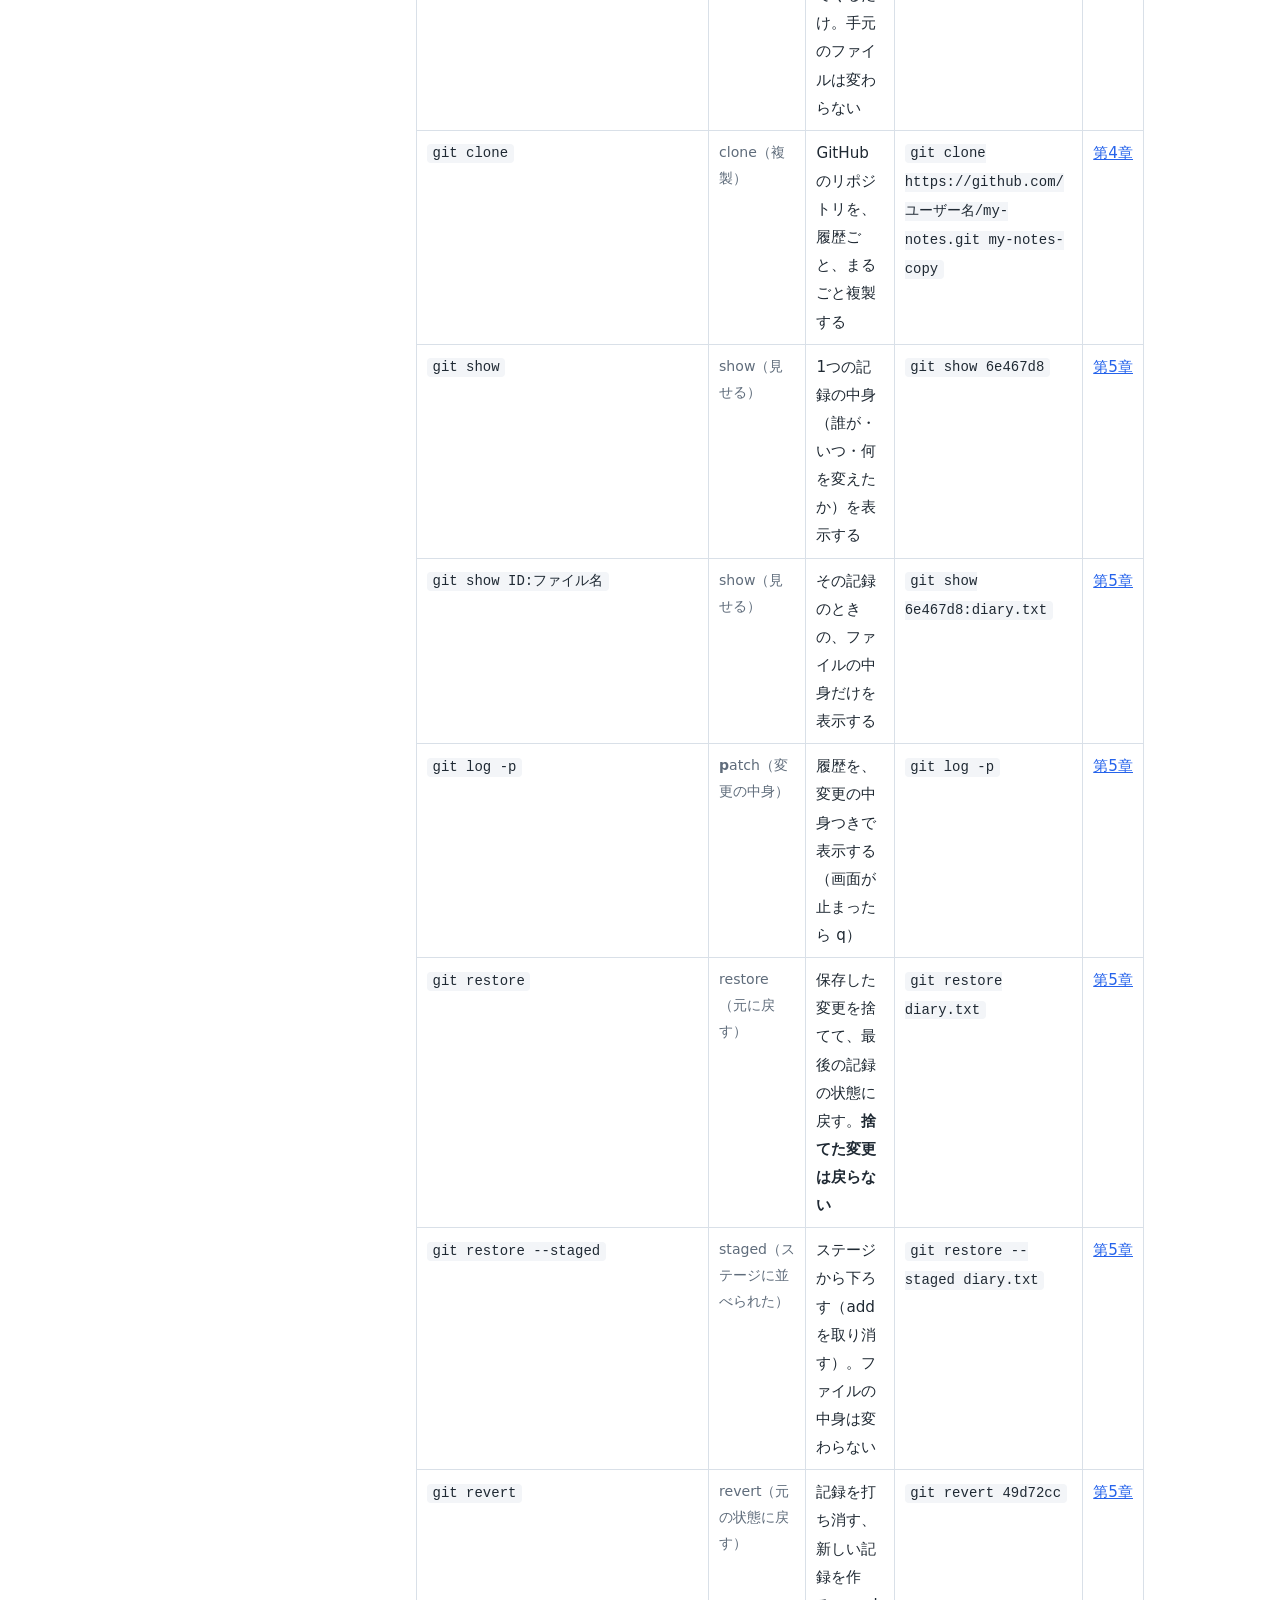
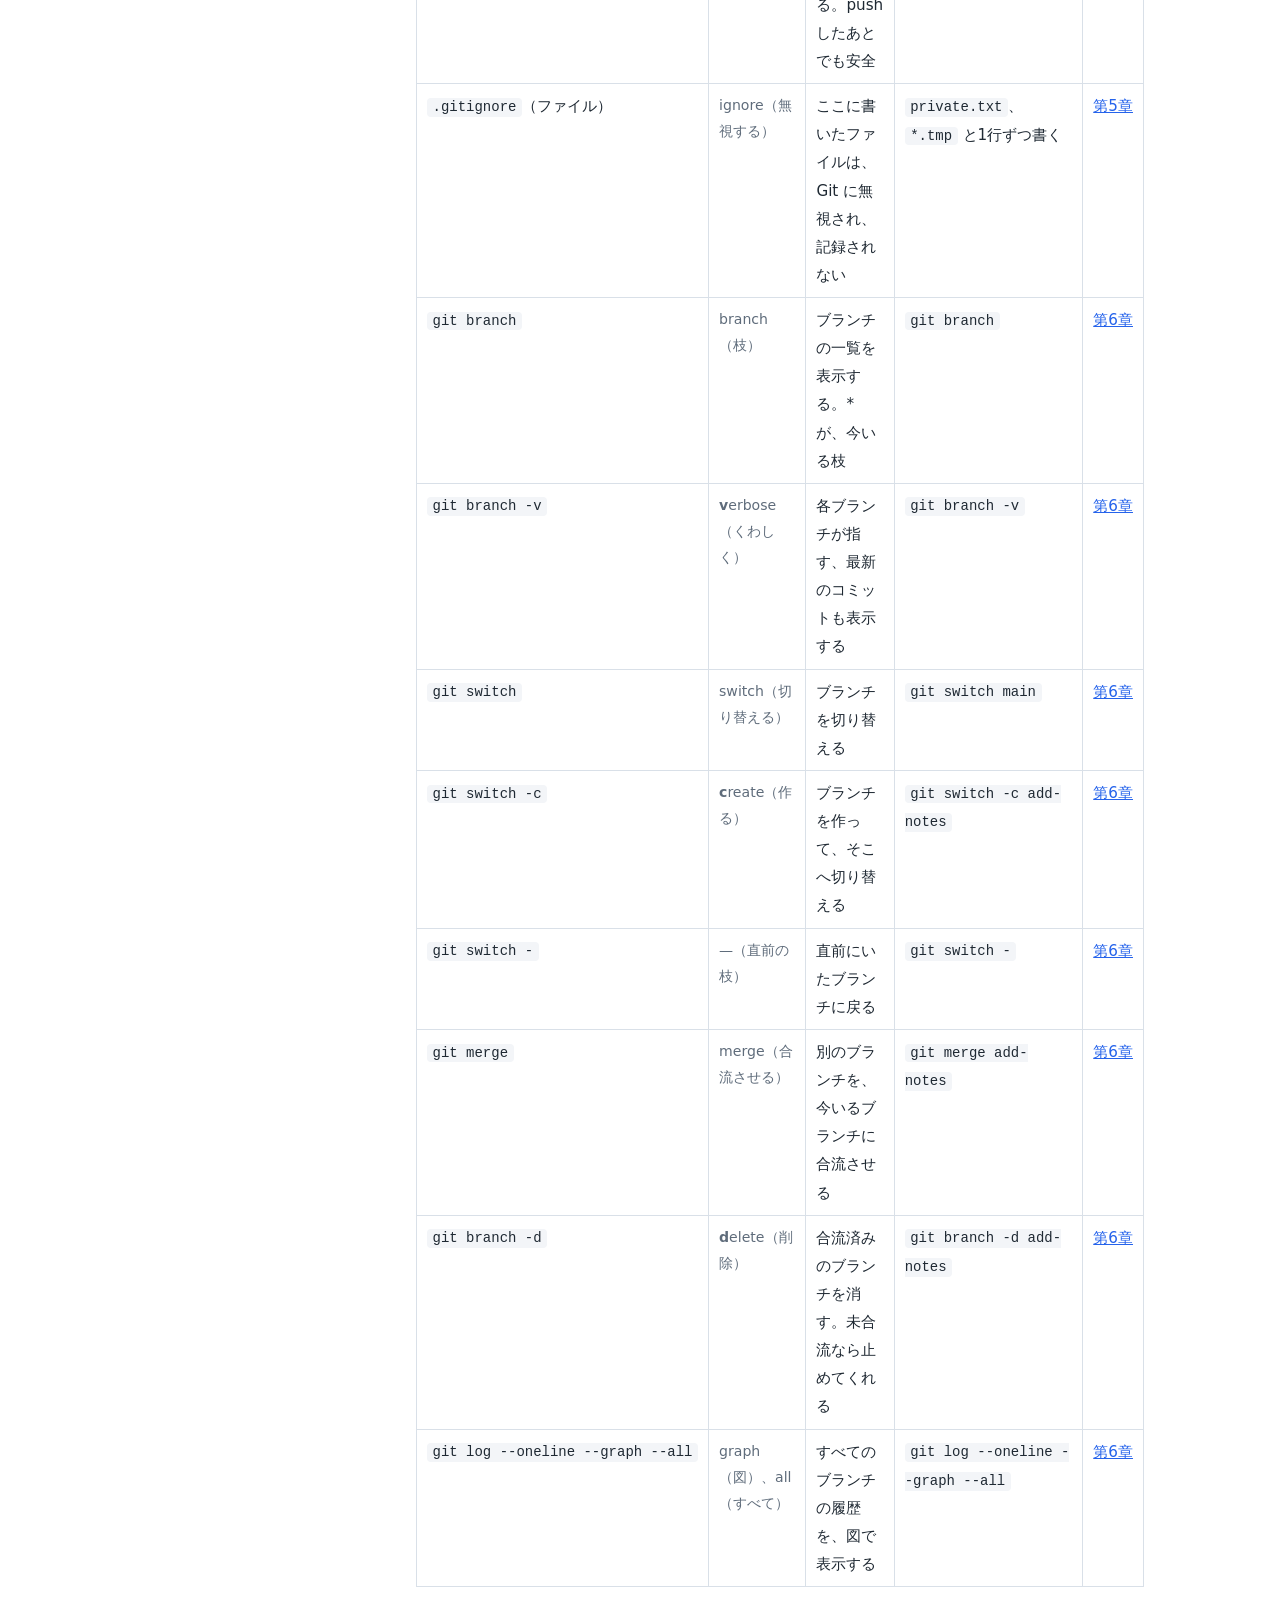
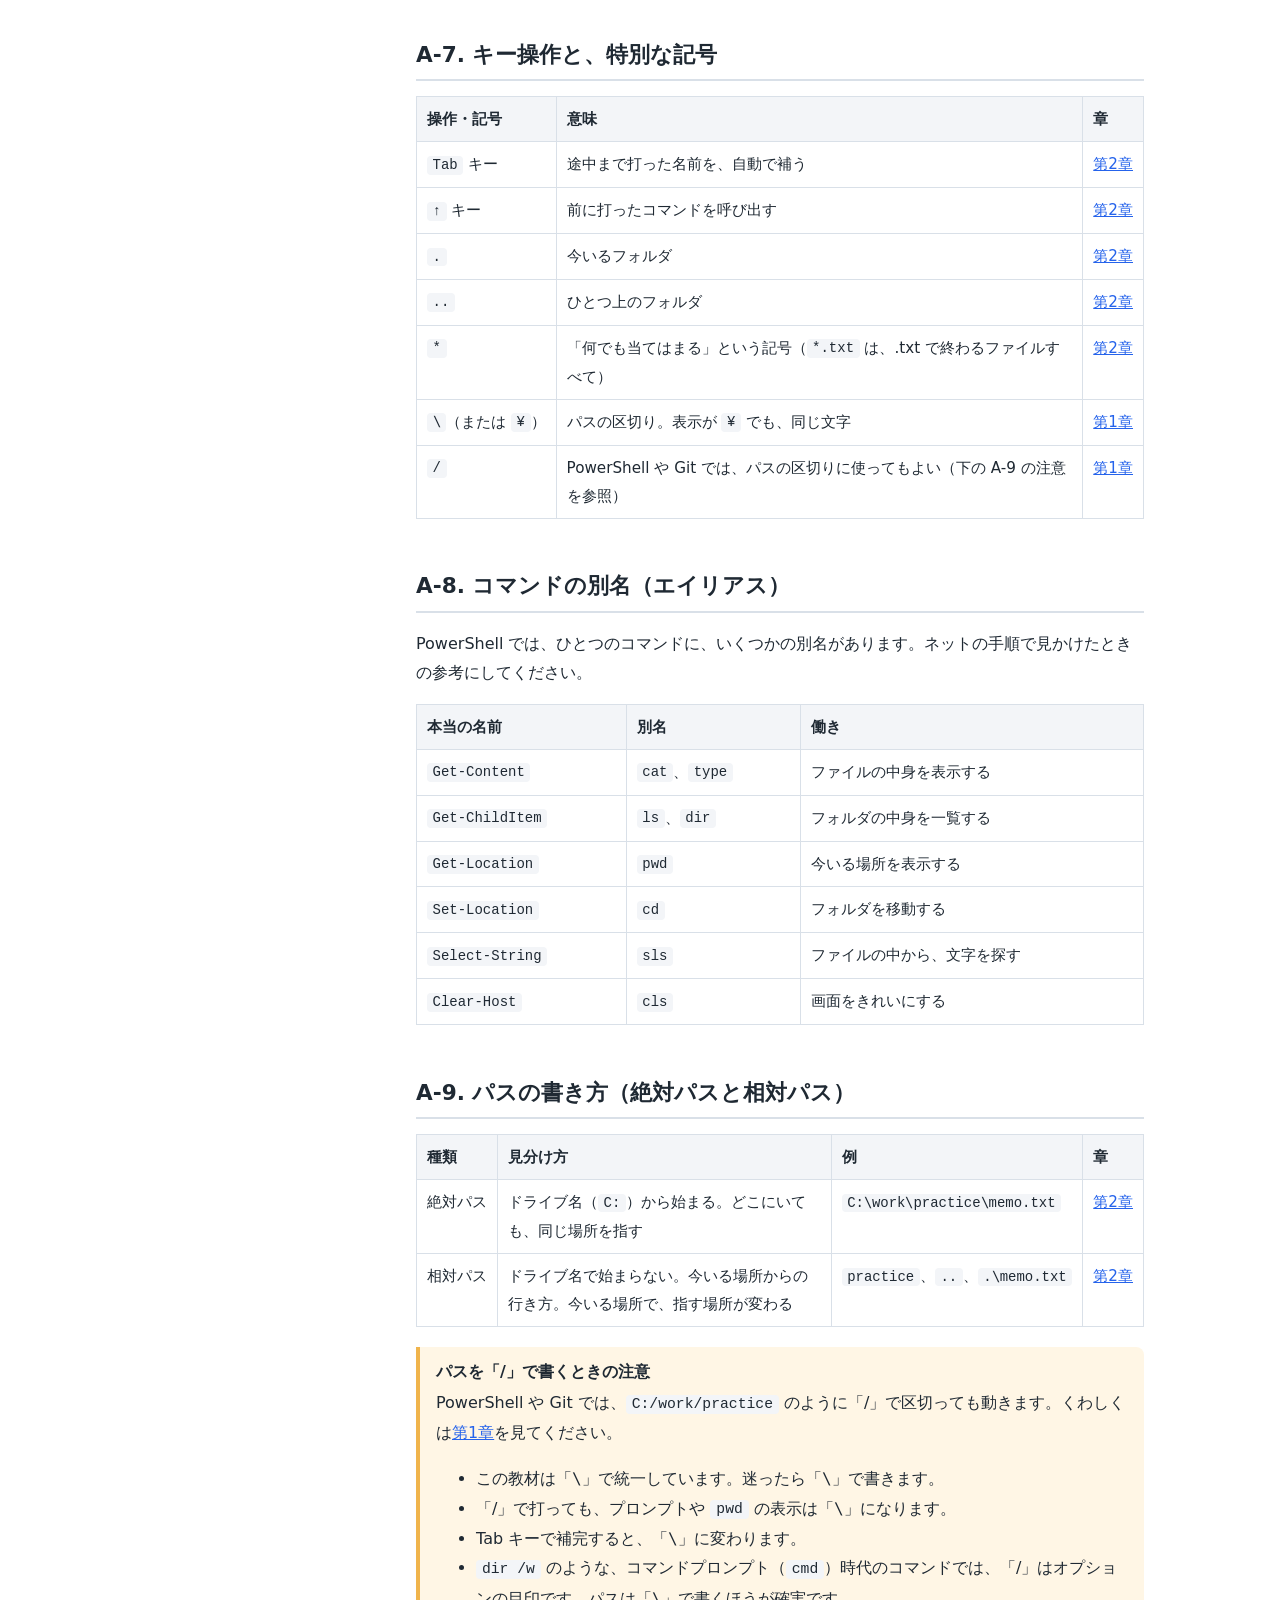
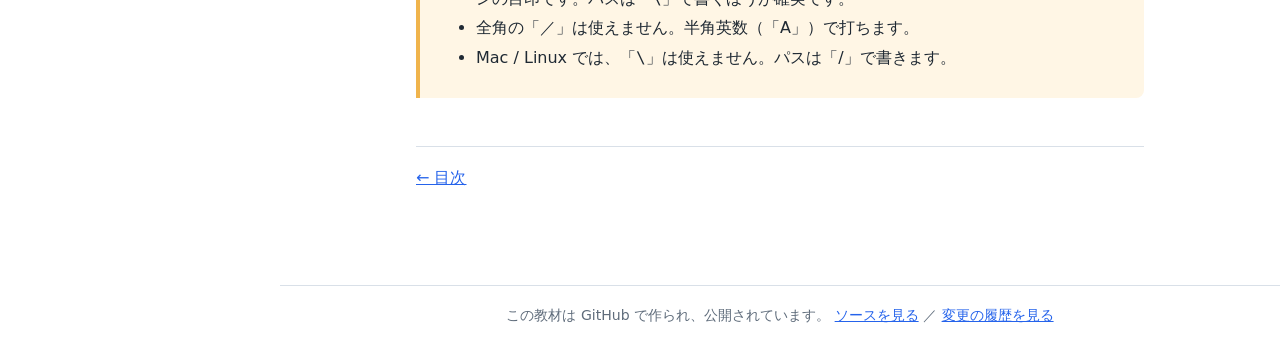
==== commit 17f6290b: "左サイドバーの目次を追加し、「動かして学ぶ」を目立たせる（0.7.0） 学習が進むと「今どの章のどこか」が分からなくなる、という声に応える。  - docs/toc.js / toc.css を新規追" ====
--- a/docs/appendix-commands.html
+++ b/docs/appendix-commands.html
@@ -7,9 +7,10 @@
 <link rel="icon" href="favicon.svg" type="image/svg+xml">
 <link rel="icon" href="favicon.png" sizes="32x32" type="image/png">
 <link rel="stylesheet" href="style.css">
+<link rel="stylesheet" href="toc.css">
 </head>
 <body>
-<header class="site"><a class="title" href="index.html">Git と GitHub 入門</a><span class="ver"><!--ver--><a href="https://github.com/chitchi1216/git-github-textbook/blob/main/CHANGELOG.md">版 0.6.0（ドラフト）</a> ・ 2026-11-03 ・ 作成者 <a href="https://github.com/chitchi1216">chitchi1216</a><!--/ver--></span></header>
+<header class="site"><a class="title" href="index.html">Git と GitHub 入門</a><span class="ver"><!--ver--><a href="https://github.com/chitchi1216/git-github-textbook/blob/main/CHANGELOG.md">版 0.7.0（ドラフト）</a> ・ 2026-11-03 ・ 作成者 <a href="https://github.com/chitchi1216">chitchi1216</a><!--/ver--></span></header>
 <main class="wrap">
   <p class="meta">付録A</p>
   <h1>よく使うコマンド一覧</h1>
@@ -167,5 +168,6 @@
   <a href="https://github.com/chitchi1216/git-github-textbook">ソースを見る</a> ／
   <a href="https://github.com/chitchi1216/git-github-textbook/commits/main">変更の履歴を見る</a>
 </footer>
+<script src="toc.js"></script>
 </body>
 </html>
--- a/docs/toc.css
+++ b/docs/toc.css
@@ -0,0 +1,75 @@
+/* 左サイドバーの目次（toc.js が作る）。色は style.css の変数を使う */
+
+.sidenav { position: fixed; top: 0; left: 0; bottom: 0; width: 280px; overflow-y: auto; padding: 14px 12px 40px; background: var(--bg); border-right: 1px solid var(--border); font-size: .88rem; line-height: 1.55; z-index: 20; }
+.sidenav ul { list-style: none; margin: 0; padding: 0; }
+.sidenav a { text-decoration: none; color: var(--fg); }
+.sn-title { display: block; font-weight: bold; font-size: .95rem; padding: 4px 8px 10px; border-bottom: 1px solid var(--border); margin-bottom: 8px; }
+.sn-label { color: var(--muted); font-size: .78rem; margin: 14px 8px 4px; }
+
+/* おすすめカード（動かして学ぶ） */
+.sidenav a.sn-feature { display: block; margin: 0 0 12px; padding: 10px 12px; border: 2px solid var(--accent); border-radius: 10px; background: var(--accent-bg); }
+.sidenav a.sn-feature:hover { background: var(--bg); }
+.sidenav a.sn-feature.current { border-color: var(--ok-border); background: var(--ok-bg); }
+.sf-tag { display: inline-block; font-size: .7rem; font-weight: bold; color: #fff; background: var(--accent); border-radius: 999px; padding: 0 8px; margin-bottom: 2px; }
+.sf-title { display: block; font-weight: bold; font-size: 1rem; }
+.sf-desc { display: block; color: var(--muted); font-size: .8rem; line-height: 1.45; }
+@media (prefers-color-scheme: dark) { .sf-tag { color: #0b1220; } }
+
+/* 章 */
+.sidenav .chapters > li { margin: 1px 0; }
+.sidenav a.ch, .sidenav li.soon { display: block; padding: 5px 8px; border-radius: 6px; }
+.sidenav a.ch:hover { background: var(--code-bg); }
+.sidenav .no { color: var(--accent); font-weight: bold; margin-right: .5em; white-space: nowrap; }
+.sidenav li.soon { color: var(--muted); }
+.sidenav li.soon .no { color: var(--muted); }
+.sidenav .tag { font-size: .7rem; border: 1px solid var(--border); border-radius: 999px; padding: 0 6px; margin-left: .5em; color: var(--muted); white-space: nowrap; }
+
+/* 今の章 */
+.sidenav li.current > a.ch { background: var(--accent-bg); font-weight: bold; }
+
+/* 今の章の節 */
+.sidenav ul.secs { margin: 2px 0 8px 10px; padding-left: 8px; border-left: 2px solid var(--border); }
+.sidenav a.sec { display: block; padding: 3px 8px; border-left: 3px solid transparent; margin-left: -11px; padding-left: 16px; color: var(--muted); }
+.sidenav a.sec:hover { color: var(--fg); }
+.sidenav a.sec.active { color: var(--fg); font-weight: bold; border-left-color: var(--ok-border); background: var(--ok-bg); border-radius: 0 6px 6px 0; }
+
+/* 本文中の「動かして学ぶ」の案内（目立たせる） */
+.callout-demo { display: flex; align-items: center; gap: 14px; flex-wrap: wrap; margin: 1.6em 0; padding: 14px 18px; border: 2px solid var(--accent); border-radius: 12px; background: var(--accent-bg); }
+.callout-demo .cd-ico { font-size: 2rem; line-height: 1; }
+.callout-demo .cd-body { flex: 1 1 260px; min-width: 0; }
+.callout-demo .cd-title { display: block; font-size: 1.05rem; }
+.callout-demo .cd-text { display: block; color: var(--fg); font-size: .93rem; line-height: 1.7; }
+.callout-demo a.btn { margin: 0; white-space: nowrap; }
+.callout-demo.slim { margin: 1em 0; padding: 8px 14px; }
+.callout-demo.slim .cd-ico { font-size: 1.4rem; }
+
+/* 見出しへ飛ぶとき、上に少し余白を残す */
+main h2 { scroll-margin-top: 16px; }
+
+/* 「本文へ」のスキップリンク（キーボード操作のとき、Tab で最初に出る） */
+.sn-skip { position: absolute; left: -9999px; top: 8px; }
+.sn-skip:focus { left: 8px; z-index: 40; padding: 8px 14px; background: var(--bg); color: var(--fg); border: 2px solid var(--accent); border-radius: 8px; }
+
+/* 狭い画面が基本：ふだんは隠し、「☰ 目次」ボタンで開く
+ * （幅の境目の隙間をなくすため、狭い画面を基本にして、広い画面だけを min-width で上書きする） */
+.sidenav { transform: translateX(-100%); visibility: hidden; transition: transform .2s, visibility .2s; box-shadow: 4px 0 16px rgba(0, 0, 0, .25); }
+body.sn-open .sidenav { transform: none; visibility: visible; }
+.sn-toggle { position: fixed; left: 12px; bottom: 12px; z-index: 30; font: inherit; font-size: .92rem; cursor: pointer; color: var(--fg); background: var(--bg); border: 1px solid var(--border); border-radius: 999px; padding: 8px 16px; box-shadow: 0 2px 8px rgba(0, 0, 0, .2); }
+.sn-toggle:focus-visible { outline: 3px solid var(--accent); outline-offset: 2px; }
+
+/* 広い画面（PC）：本文を右にずらして、左にサイドバーを常に出す */
+@media (min-width: 1100px) {
+  body.has-sidenav { padding-left: 280px; }
+  .sidenav { transform: none; visibility: visible; box-shadow: none; transition: none; }
+  .sn-toggle { display: none; }
+}
+
+@media (prefers-reduced-motion: reduce) {
+  .sidenav { transition: none; }
+}
+
+/* 印刷では出さない */
+@media print {
+  .sidenav, .sn-toggle { display: none; }
+  body.has-sidenav { padding-left: 0; }
+}
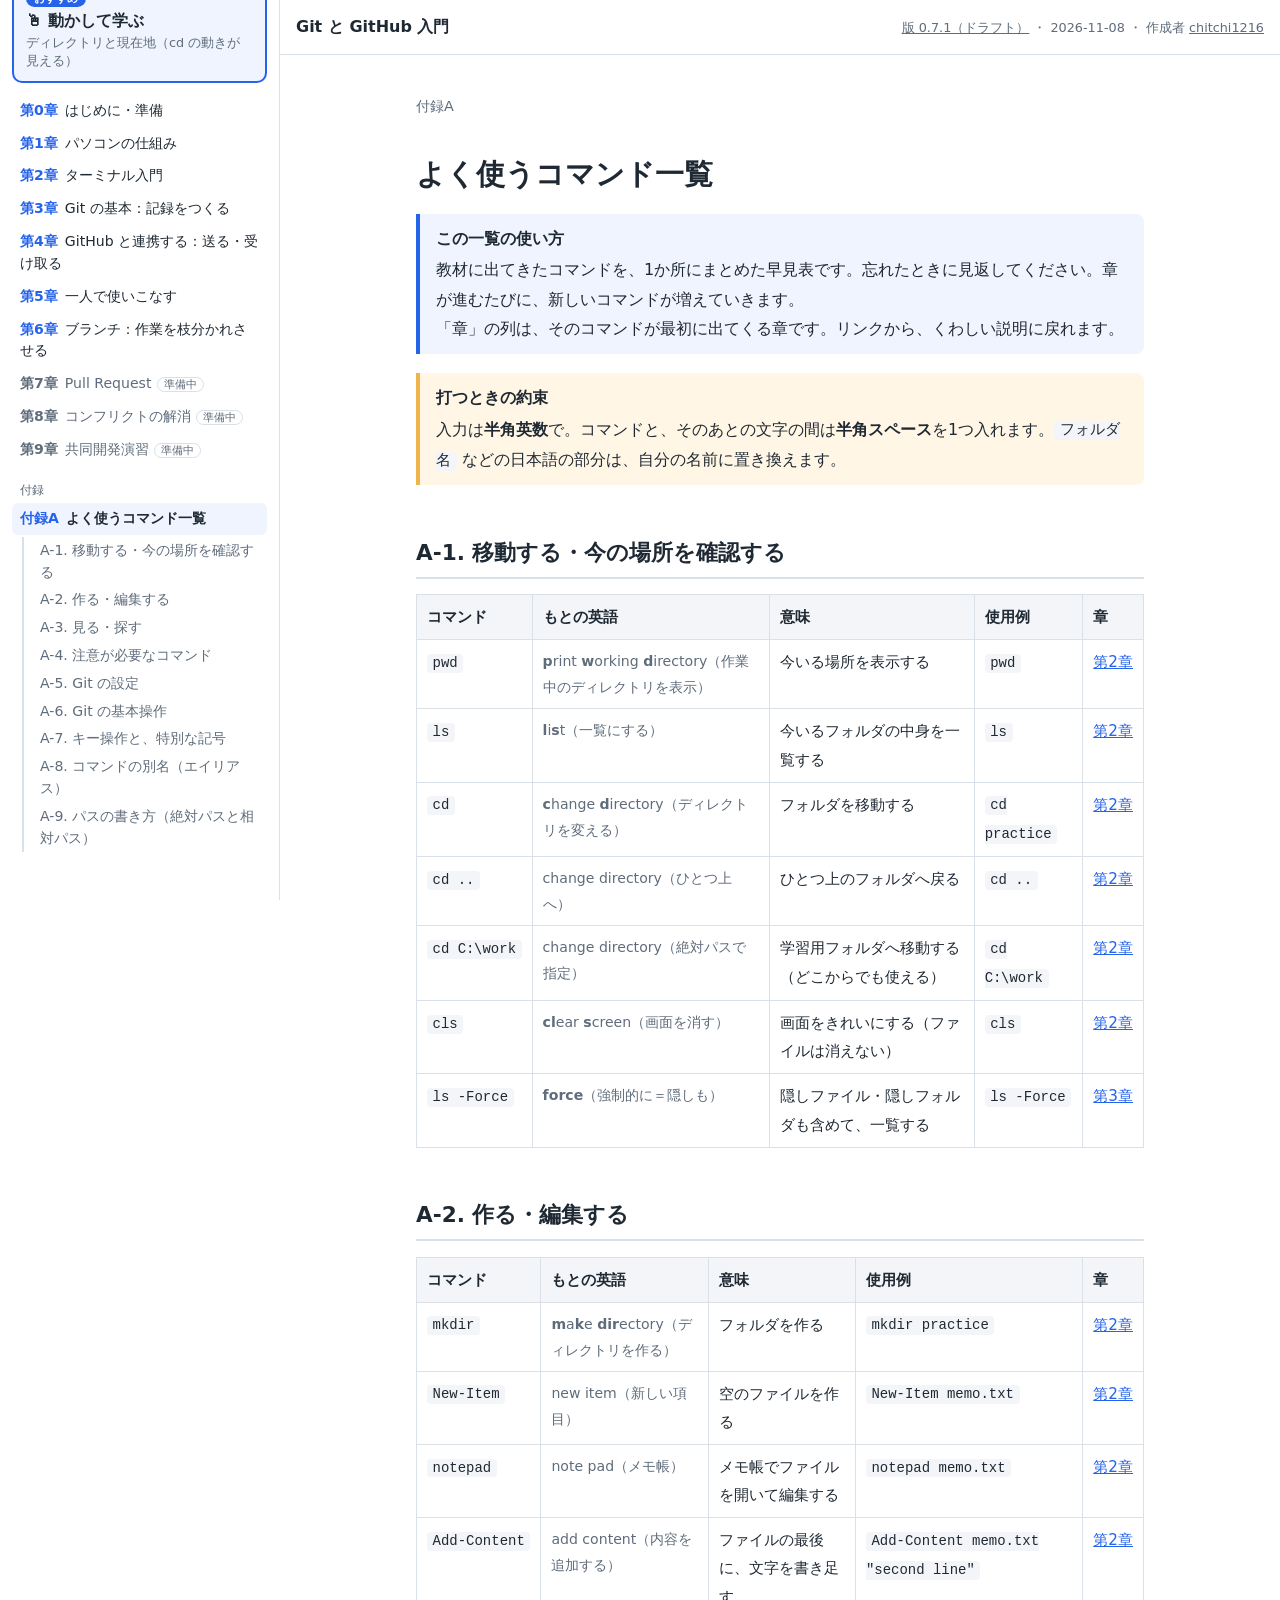
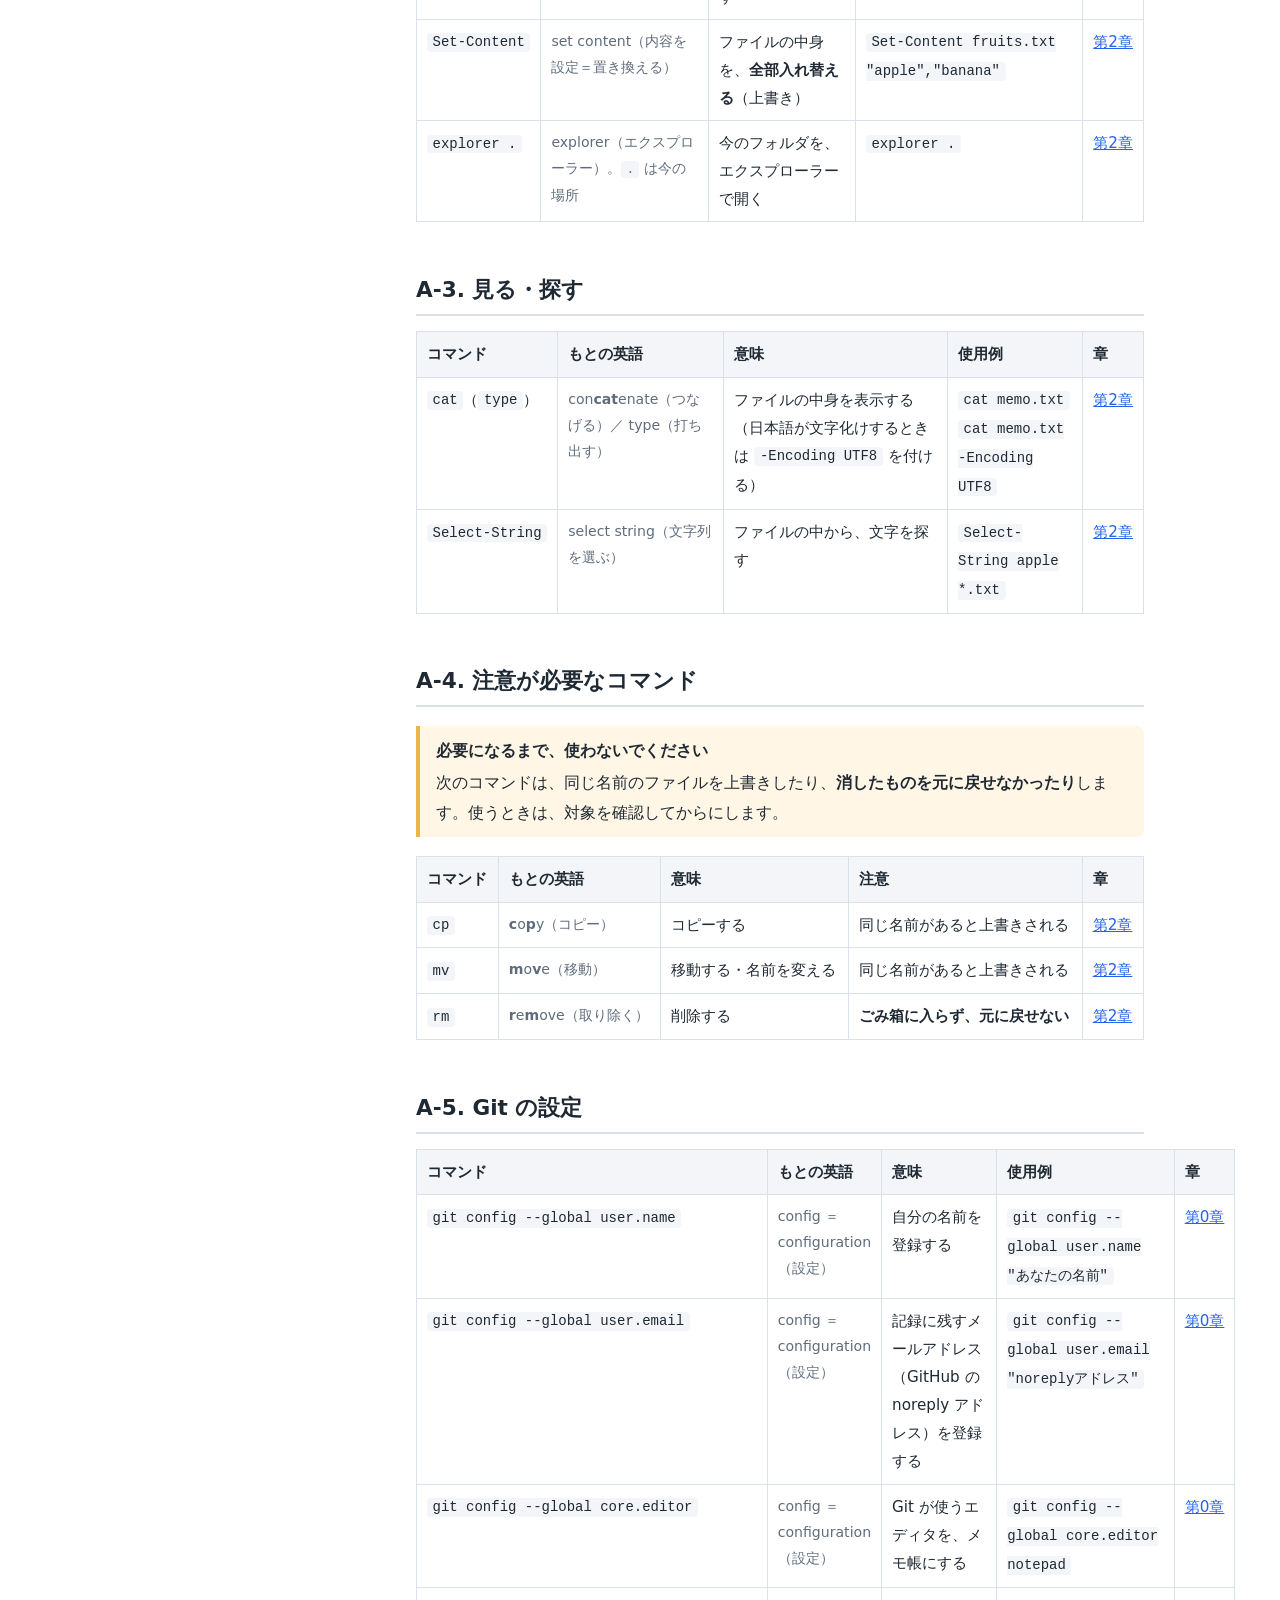
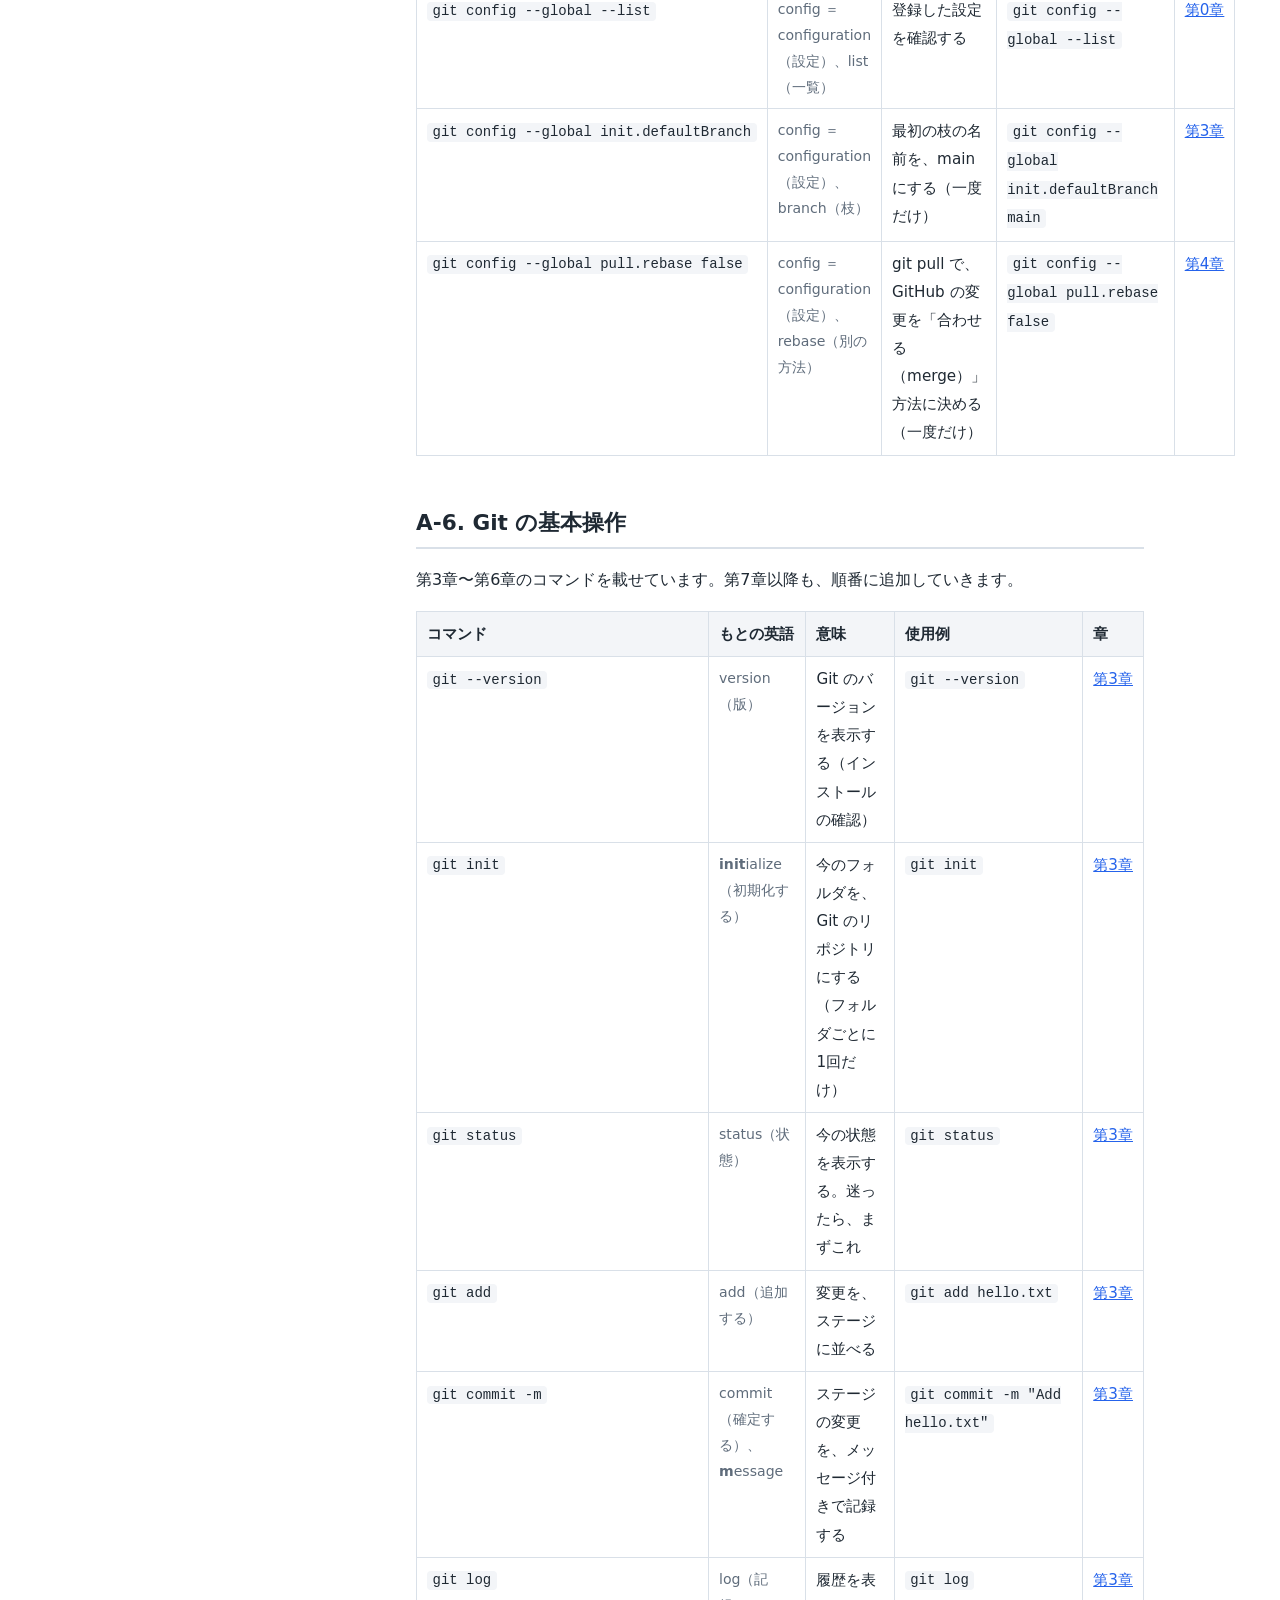
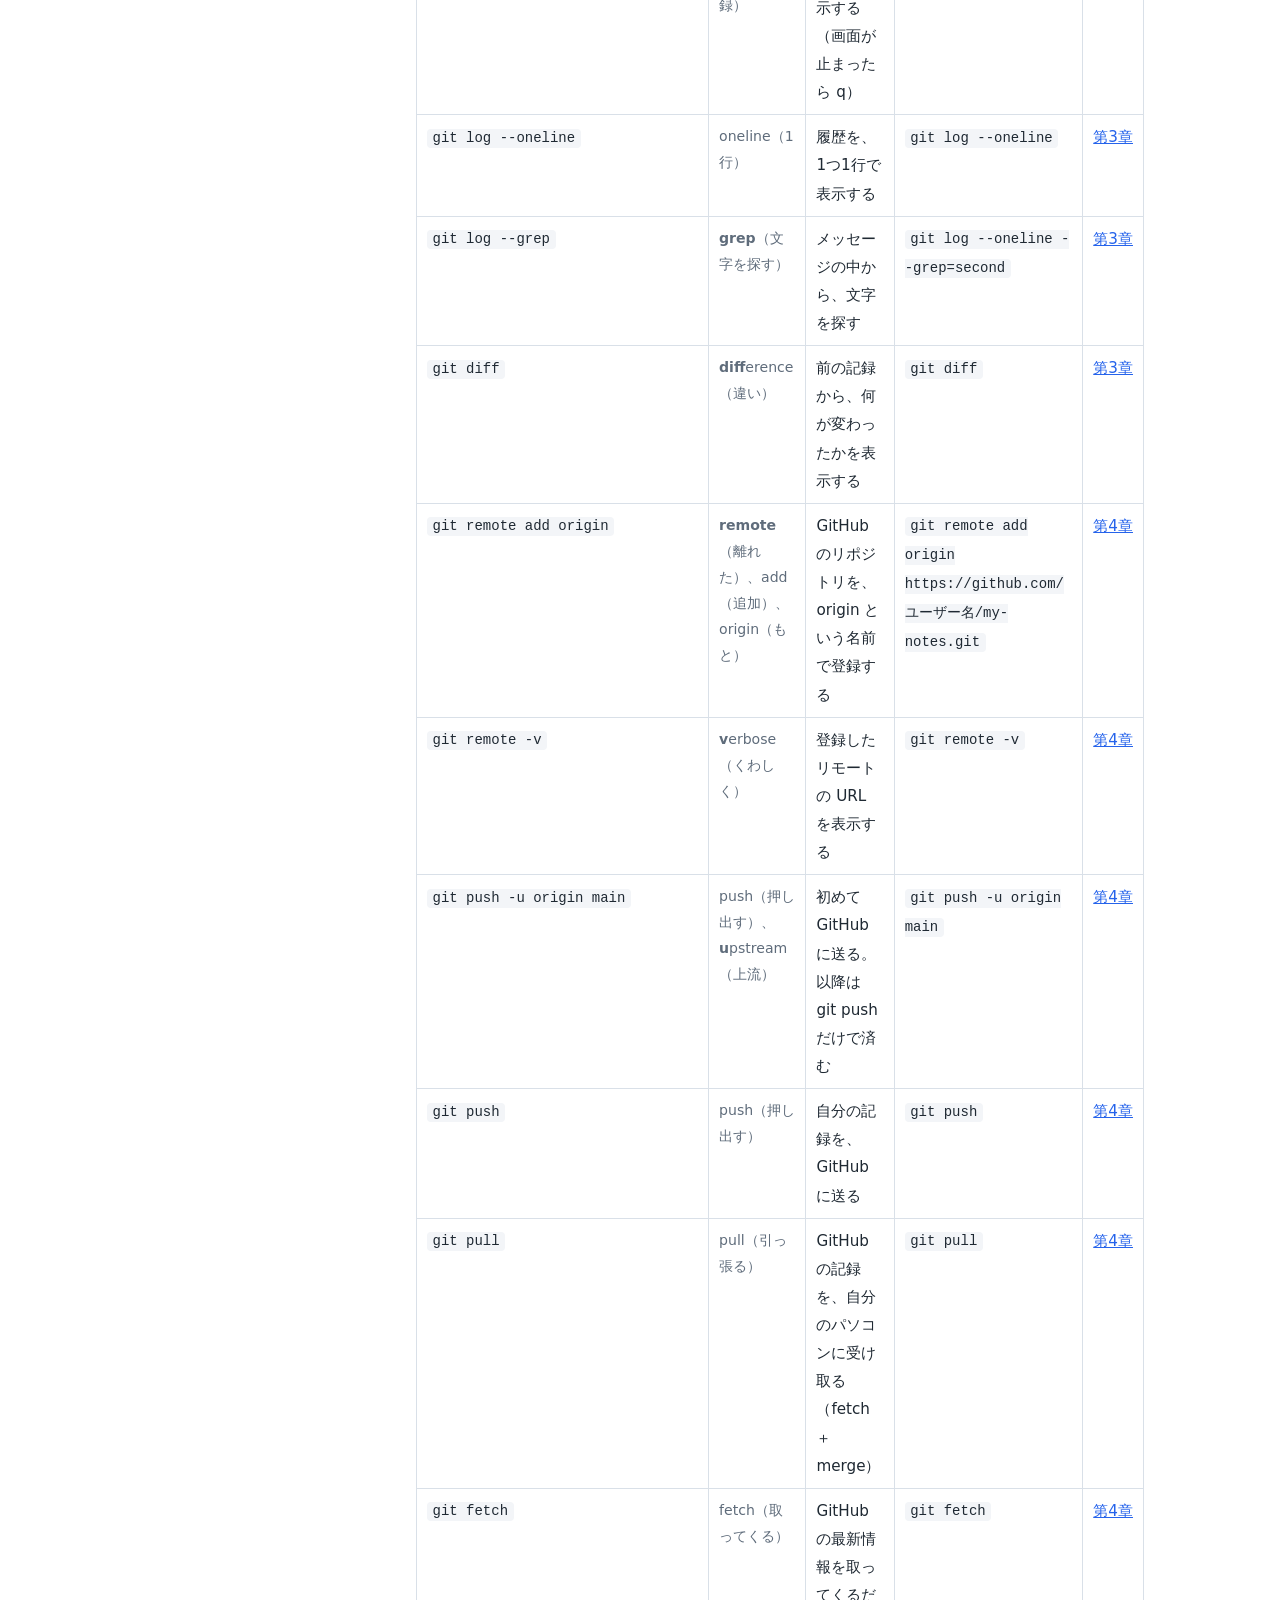
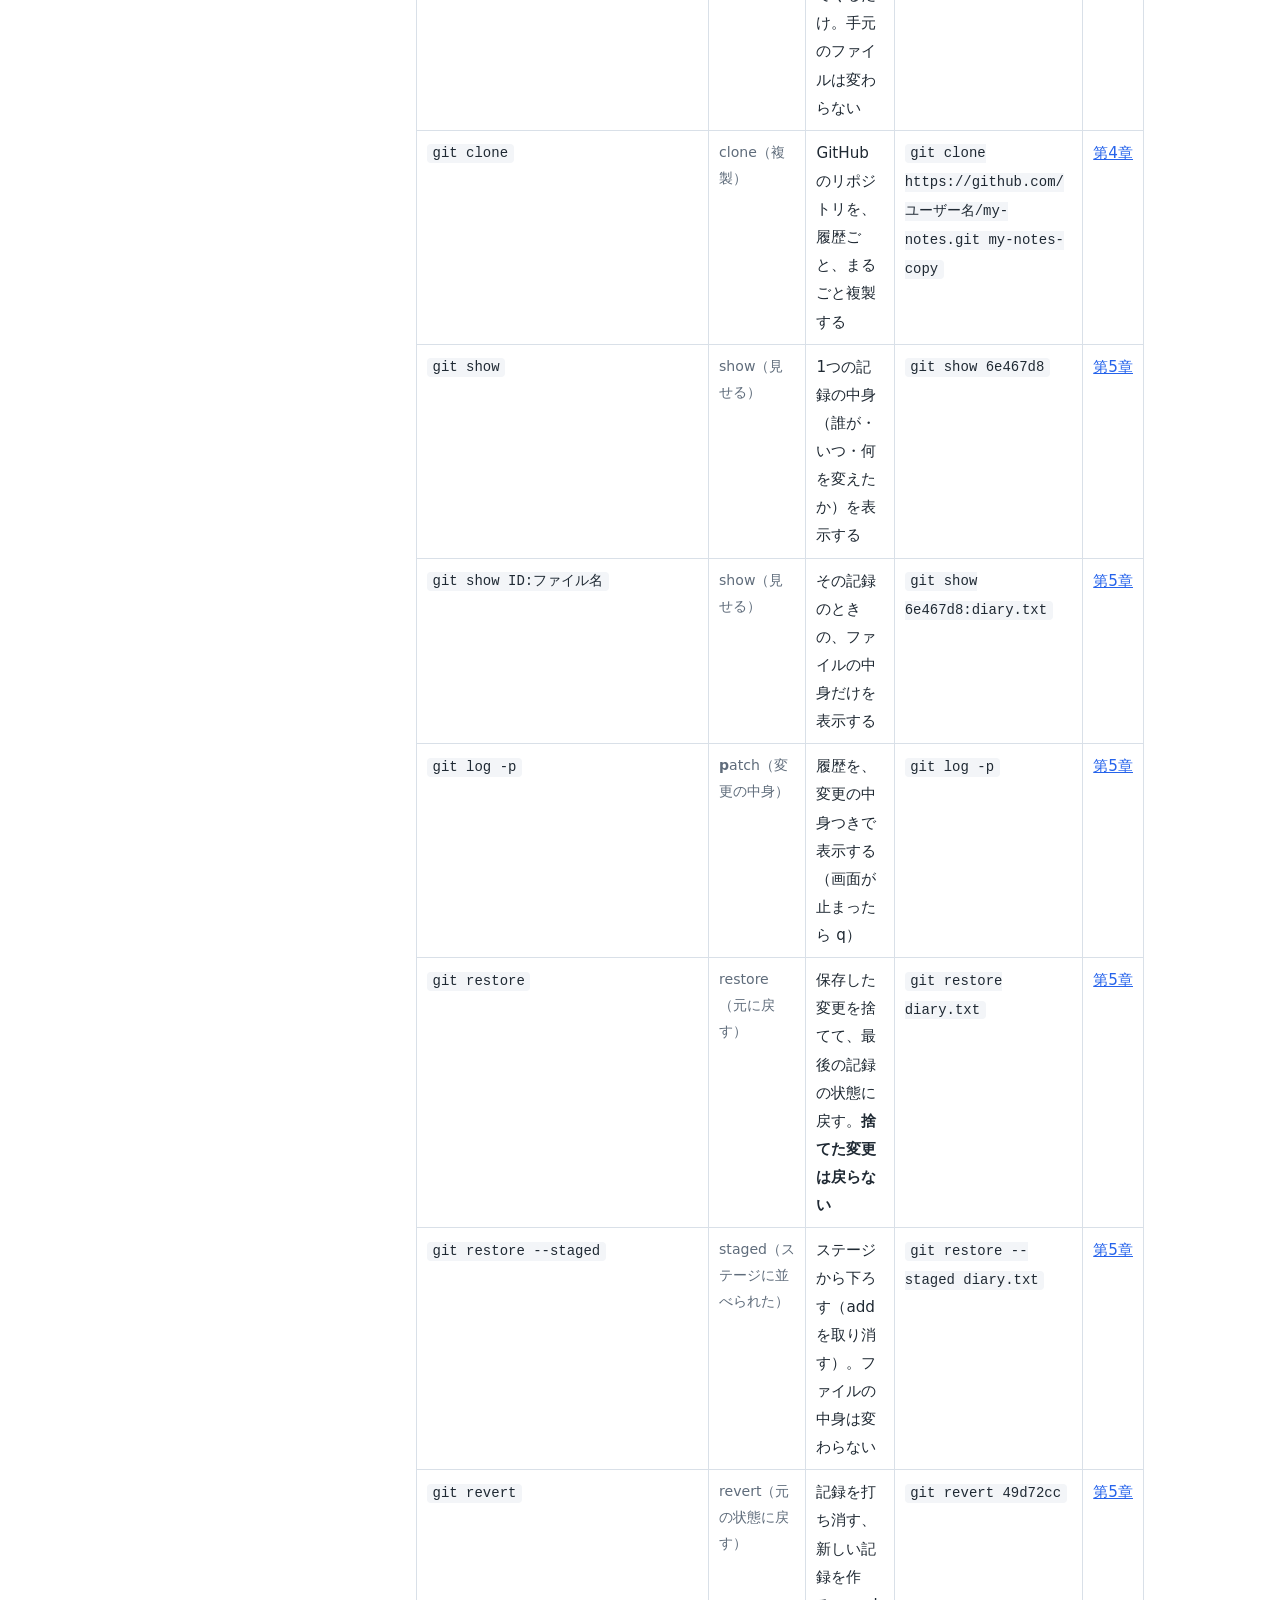
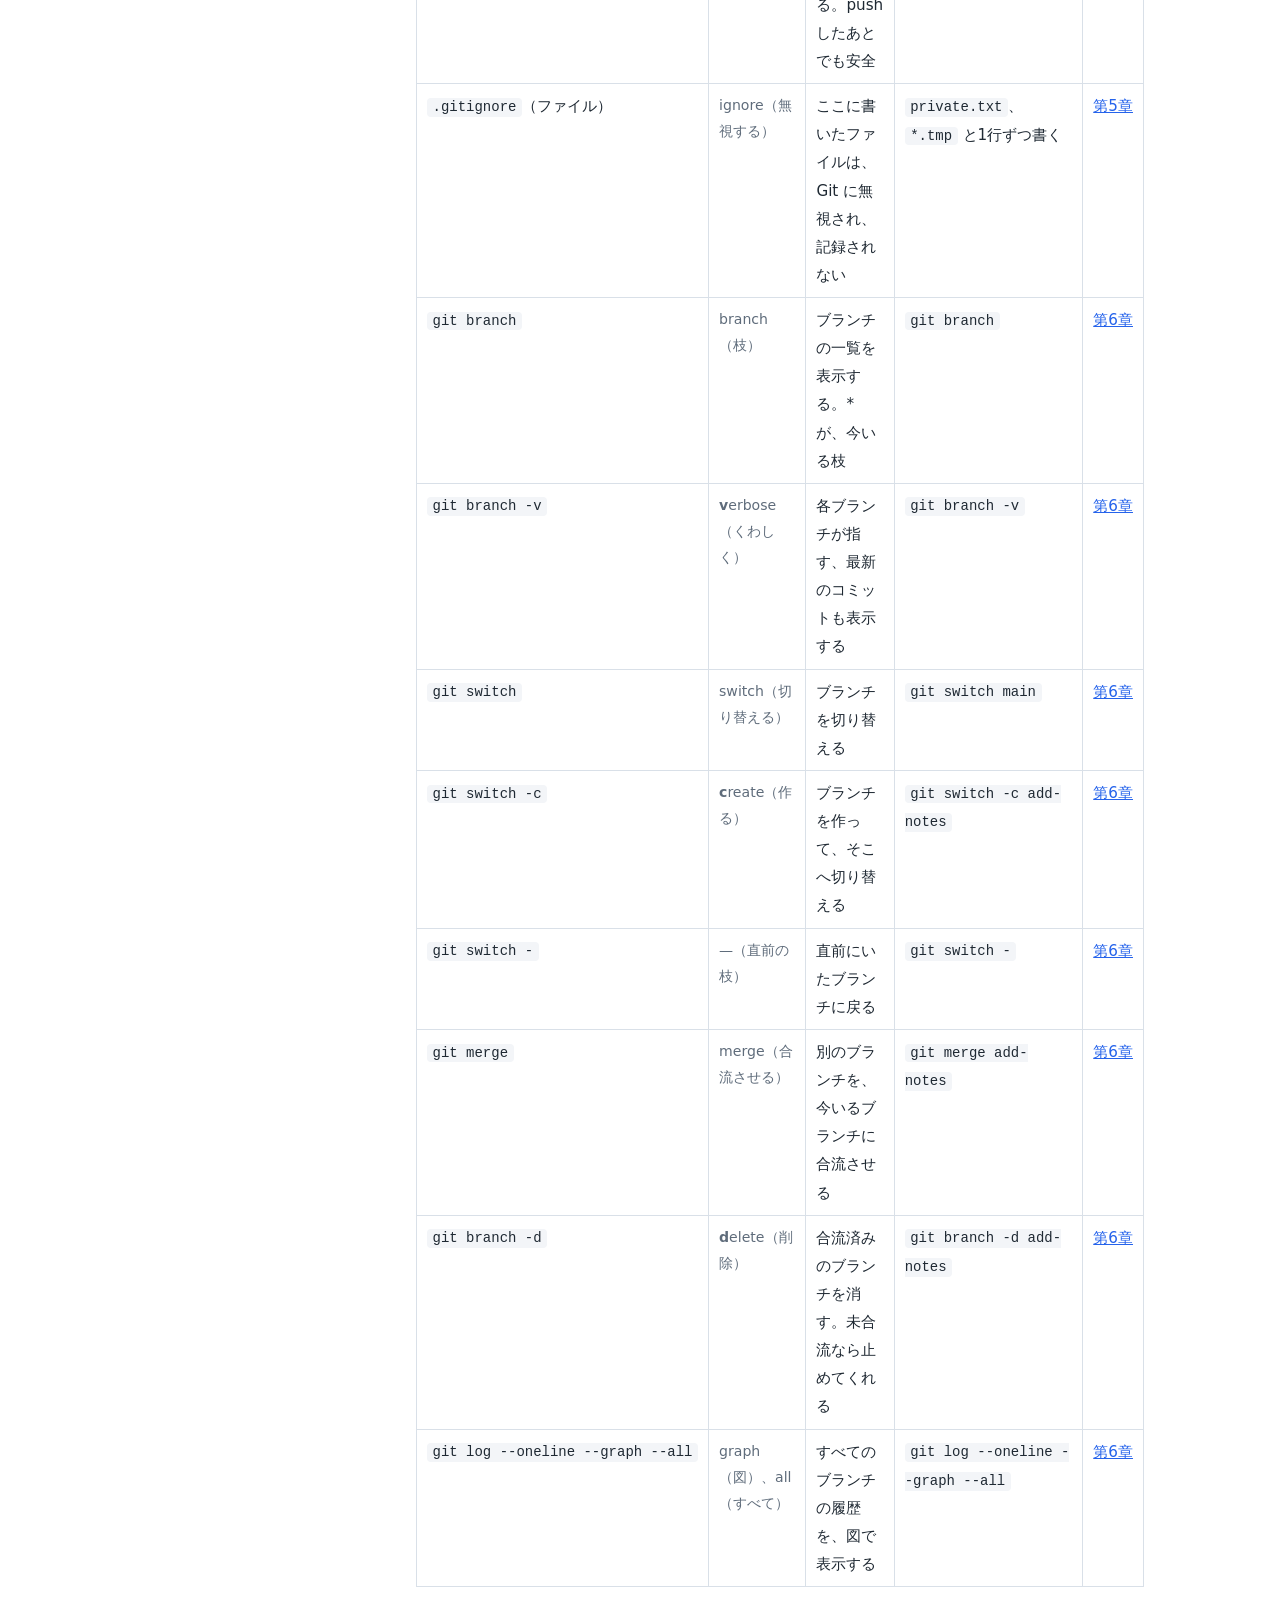
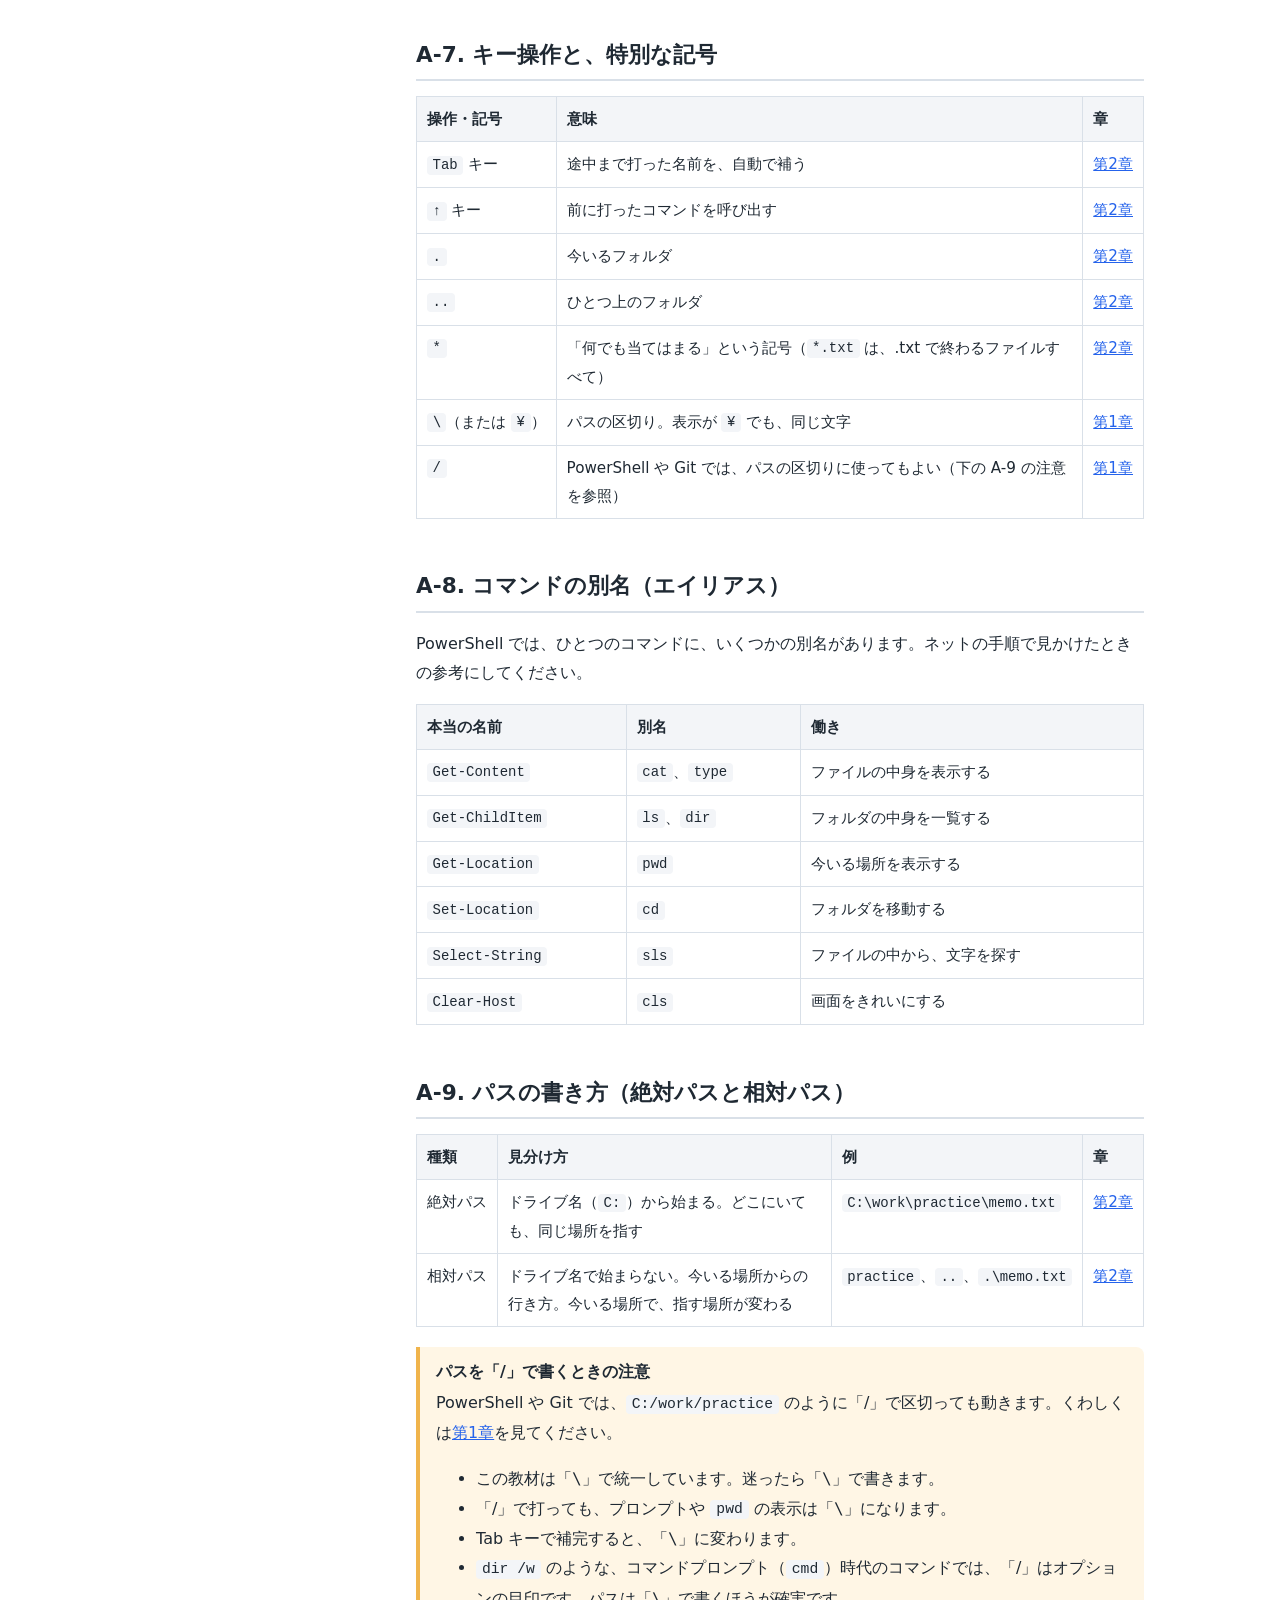
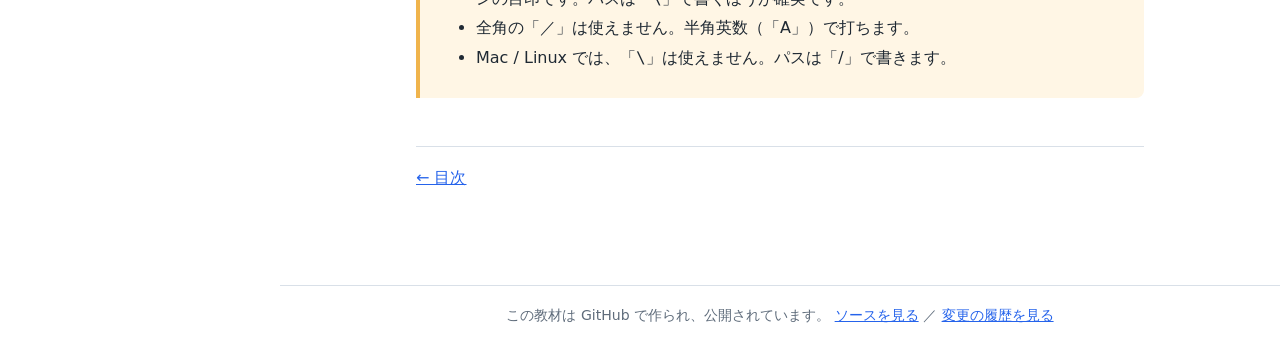
==== commit b079d43c: "第0章 0-7 に、全体を見渡す紹介動画を追加する（0.7.1） 第0話「PowerShell の使い方」と第1話「Git と GitHub の使い方」を つないだ1分9秒の動画。開き方、作業場所、コ" ====
--- a/docs/appendix-commands.html
+++ b/docs/appendix-commands.html
@@ -10,7 +10,7 @@
 <link rel="stylesheet" href="toc.css">
 </head>
 <body>
-<header class="site"><a class="title" href="index.html">Git と GitHub 入門</a><span class="ver"><!--ver--><a href="https://github.com/chitchi1216/git-github-textbook/blob/main/CHANGELOG.md">版 0.7.0（ドラフト）</a> ・ 2026-11-03 ・ 作成者 <a href="https://github.com/chitchi1216">chitchi1216</a><!--/ver--></span></header>
+<header class="site"><a class="title" href="index.html">Git と GitHub 入門</a><span class="ver"><!--ver--><a href="https://github.com/chitchi1216/git-github-textbook/blob/main/CHANGELOG.md">版 0.7.1（ドラフト）</a> ・ 2026-11-08 ・ 作成者 <a href="https://github.com/chitchi1216">chitchi1216</a><!--/ver--></span></header>
 <main class="wrap">
   <p class="meta">付録A</p>
   <h1>よく使うコマンド一覧</h1>
--- a/docs/style.css
+++ b/docs/style.css
@@ -88,6 +88,9 @@
 .d .b0 { fill: var(--code-bg); stroke: var(--border); stroke-width: 1.4; }
 .d .ln { stroke: var(--muted); stroke-width: 1.8; fill: none; }
 .d .arrowhead { fill: var(--muted); }
+
+/* ---- 動画 ---- */
+figure.video video { display: block; width: 100%; height: auto; aspect-ratio: 16 / 9; background: #000; border: 1px solid var(--border); border-radius: 8px; }
 
 /* ---- スクリーンショット差し込み枠 ---- */
 figure.shot img { display: block; max-width: 100%; height: auto; margin: 0 auto; border: 1px solid var(--border); border-radius: 8px; }
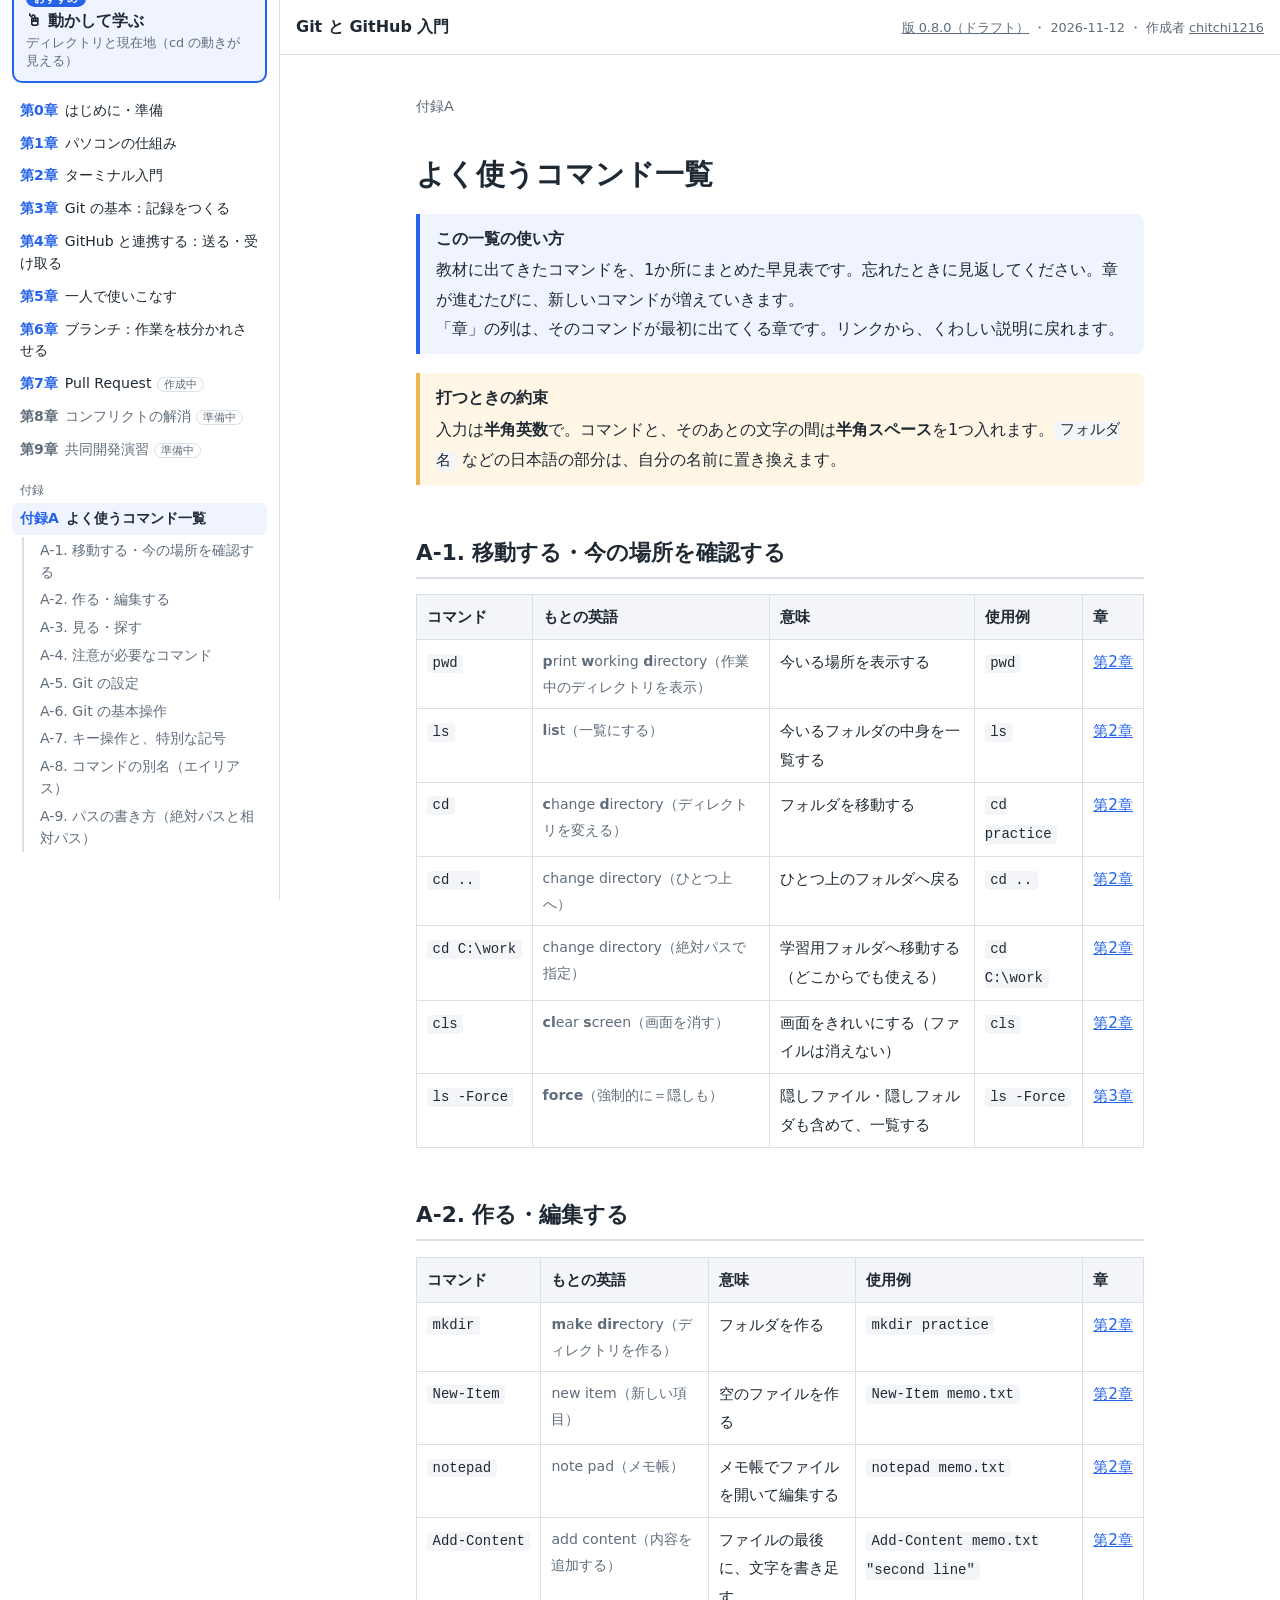
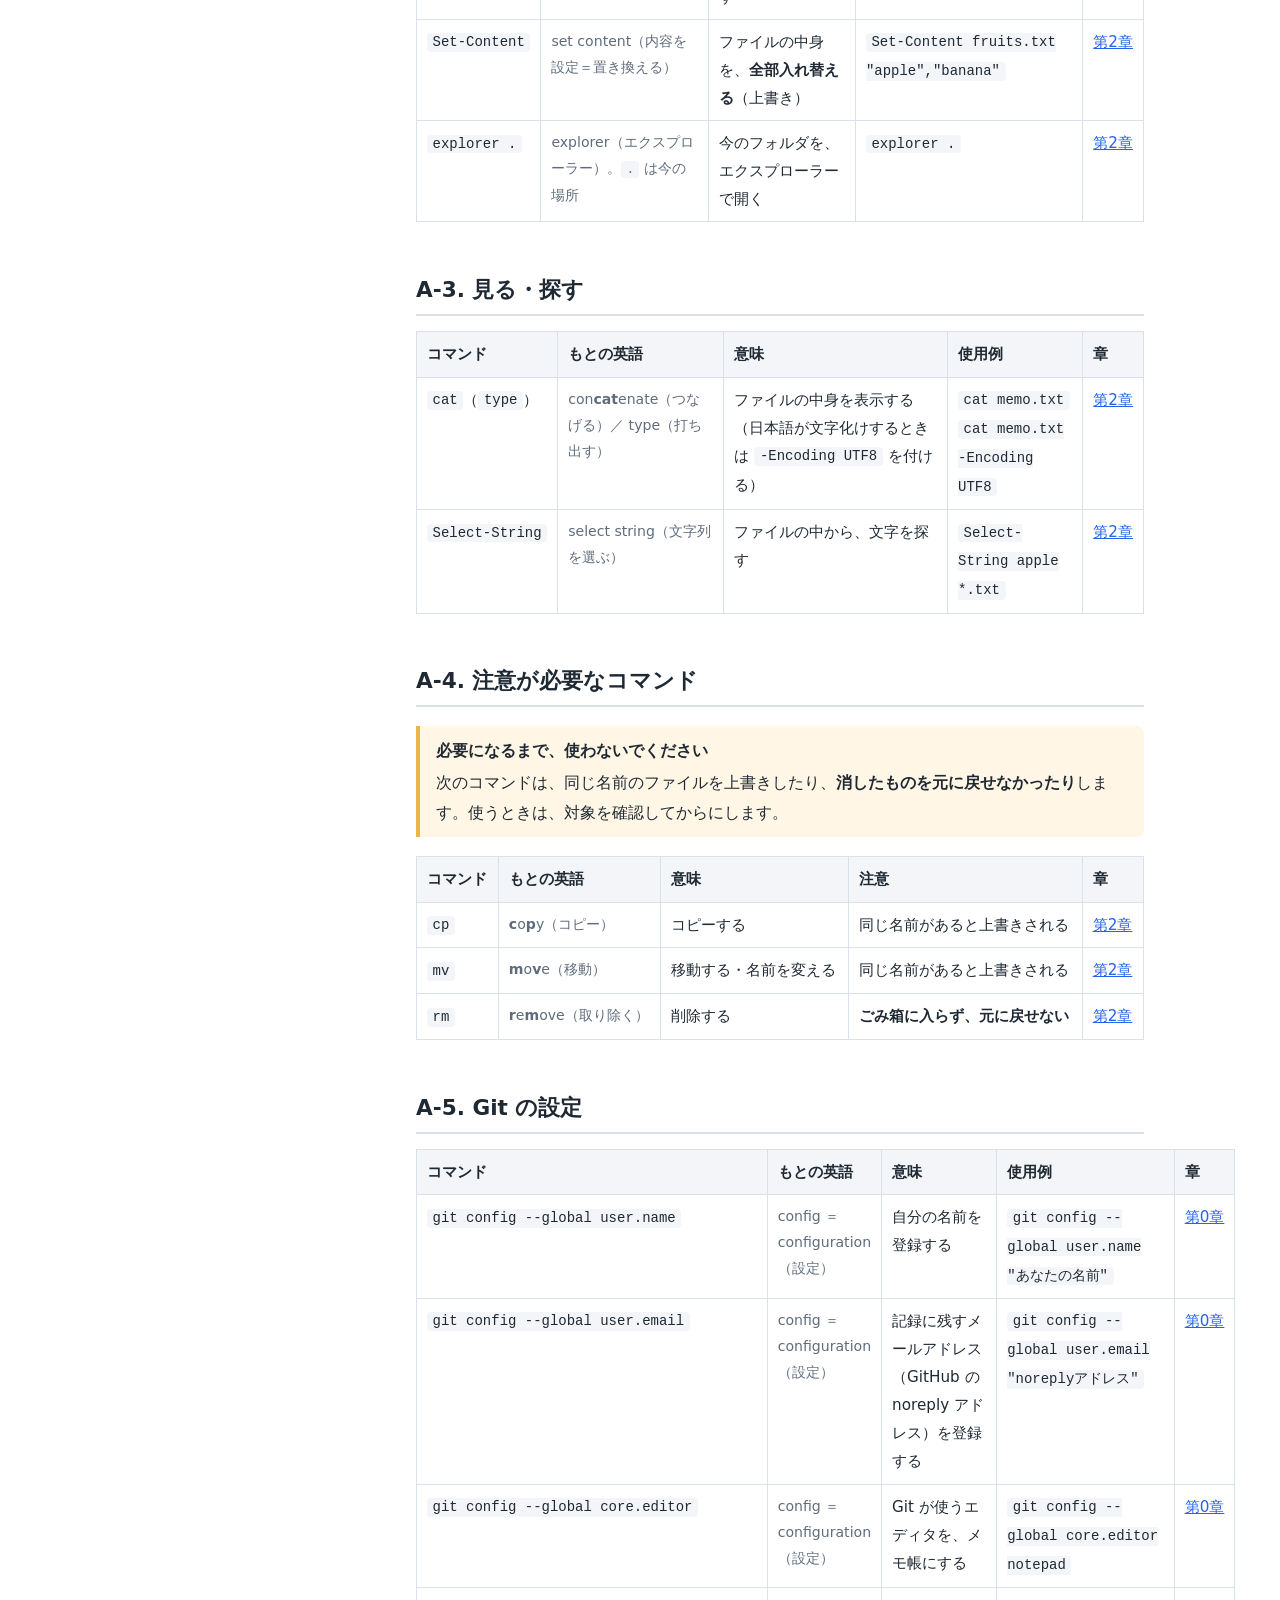
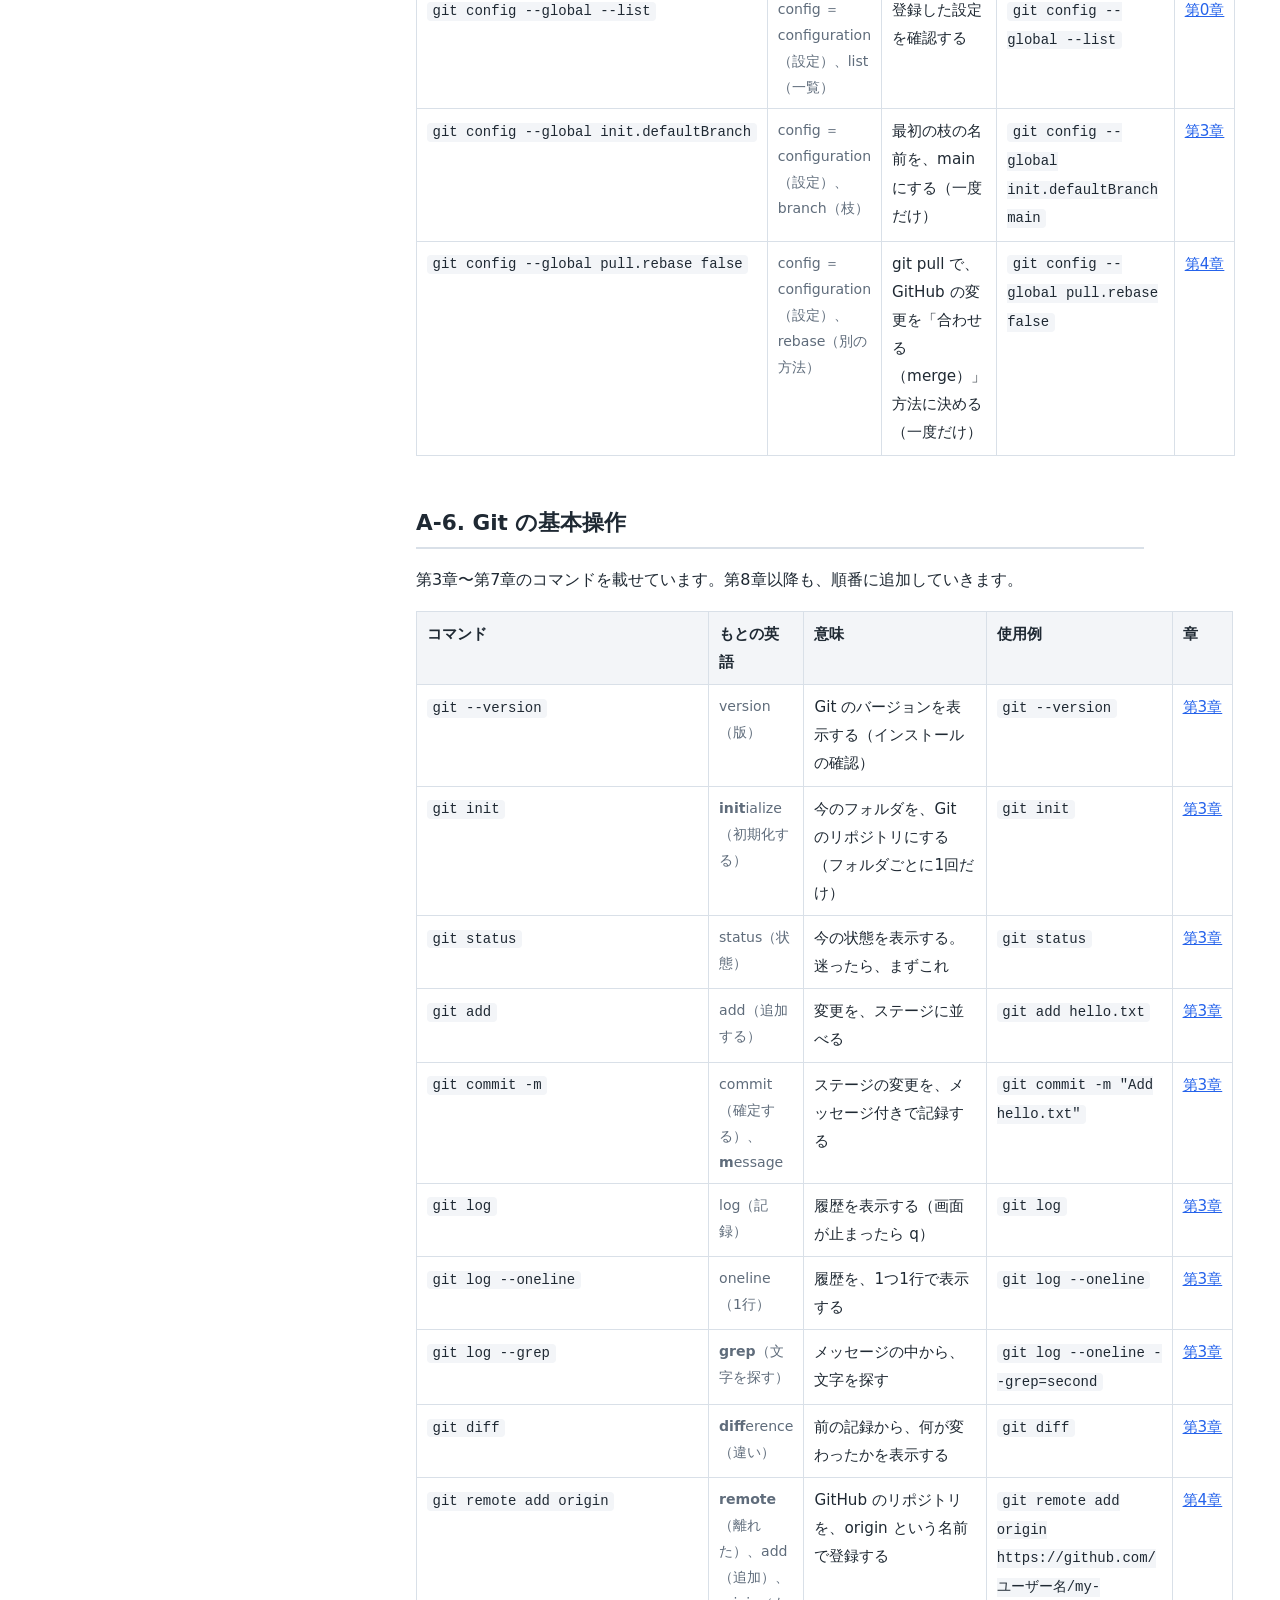
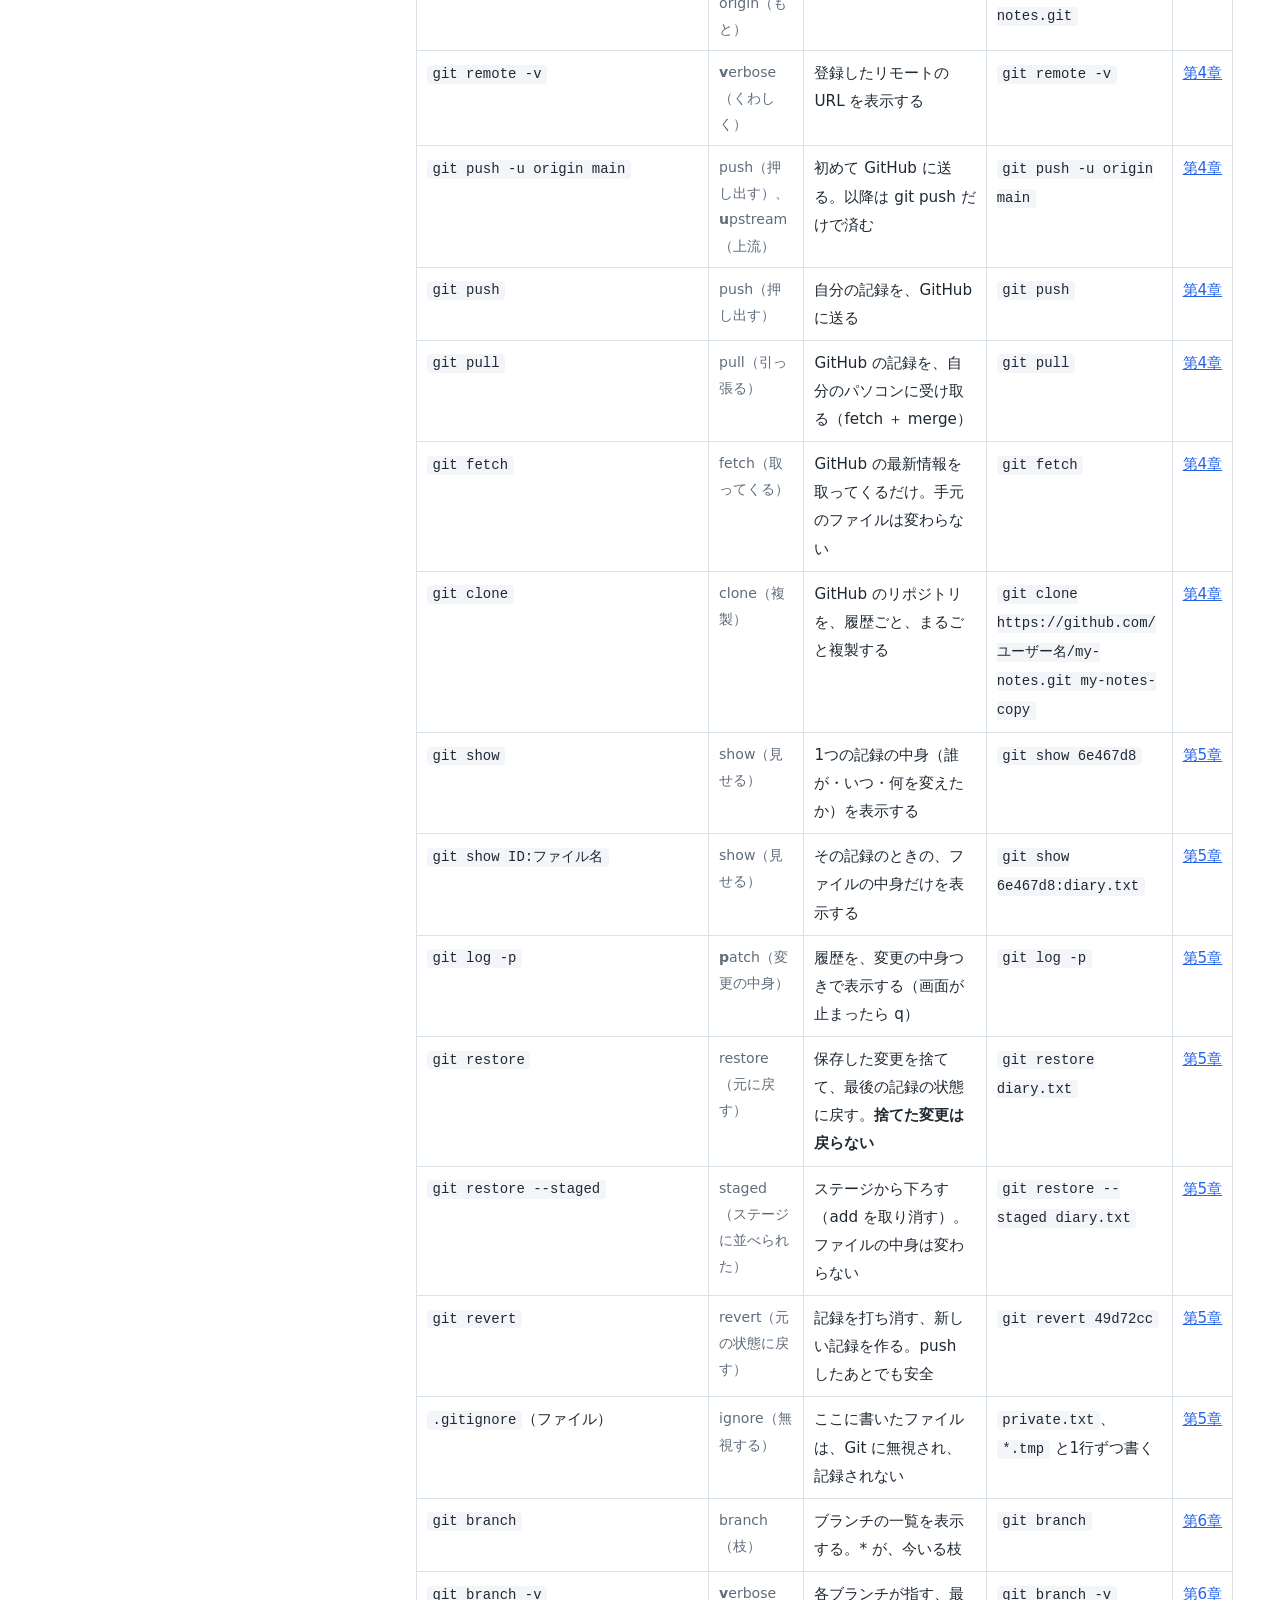
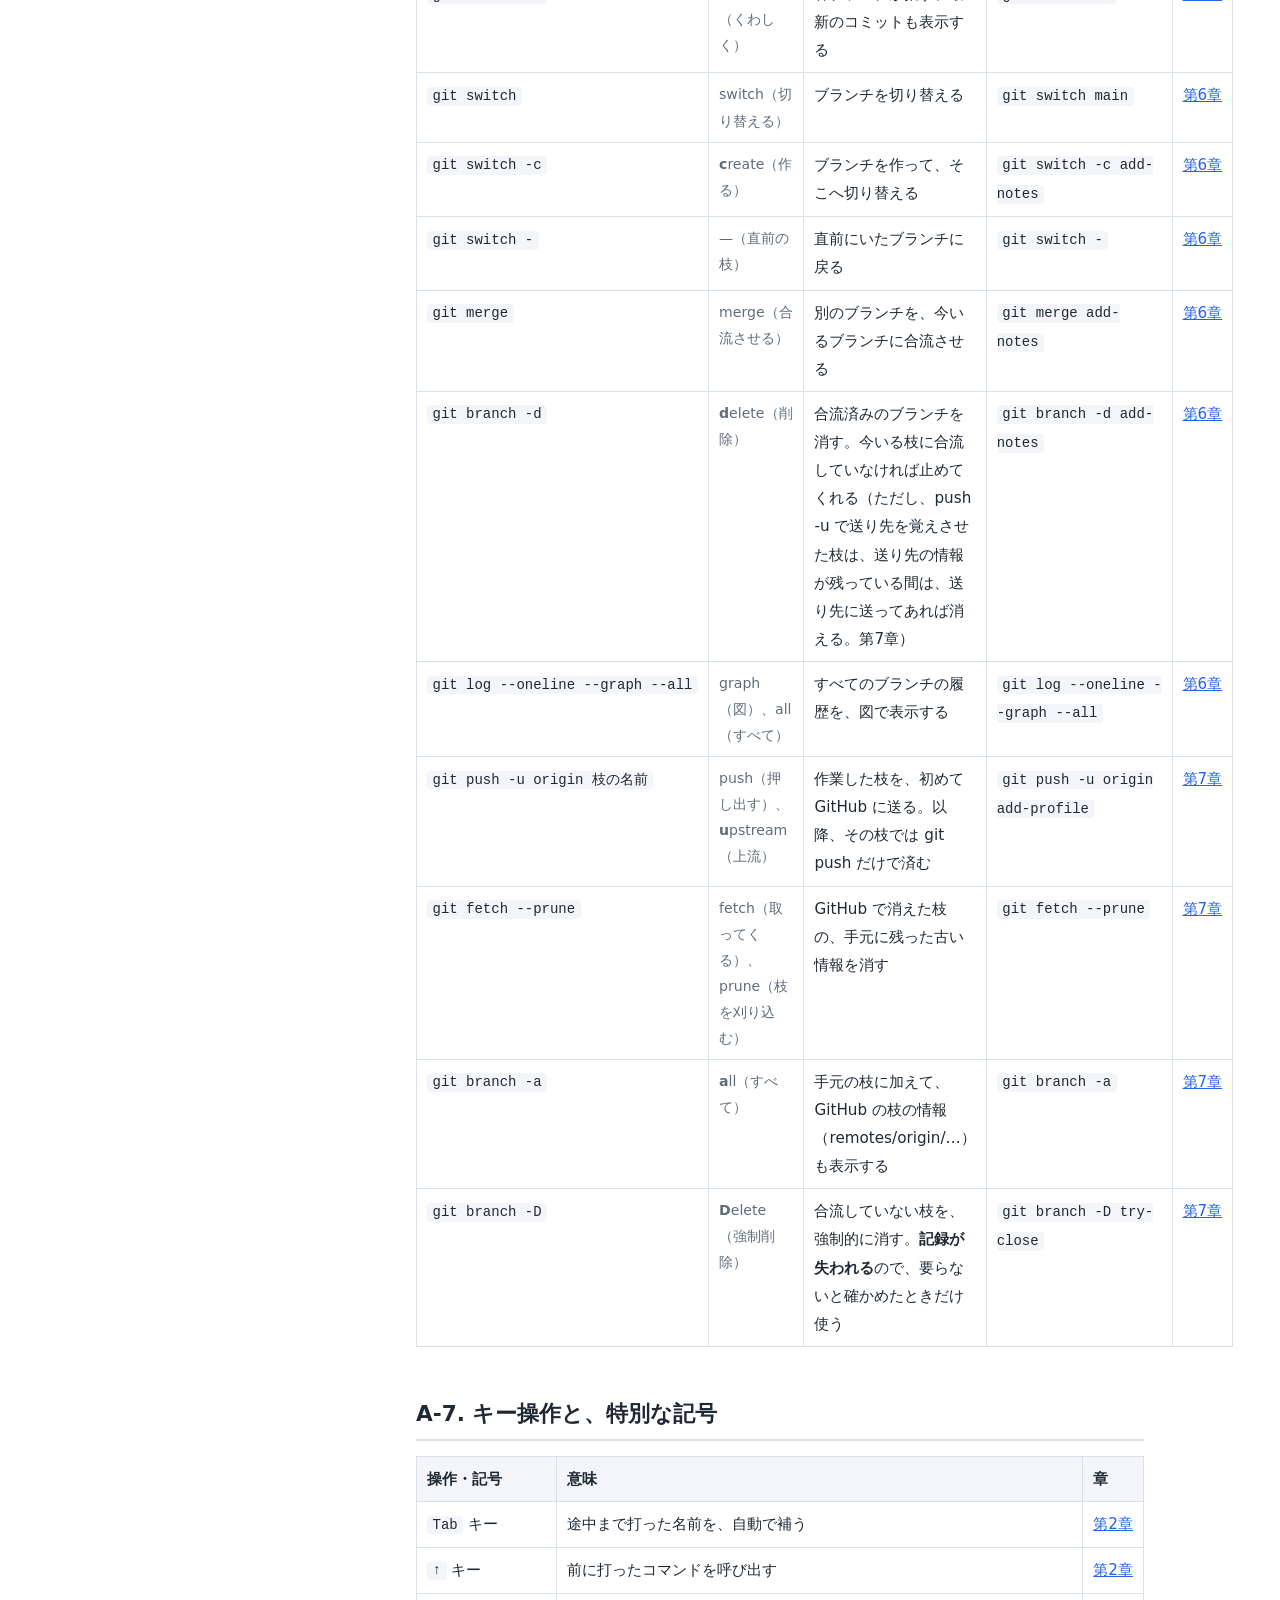
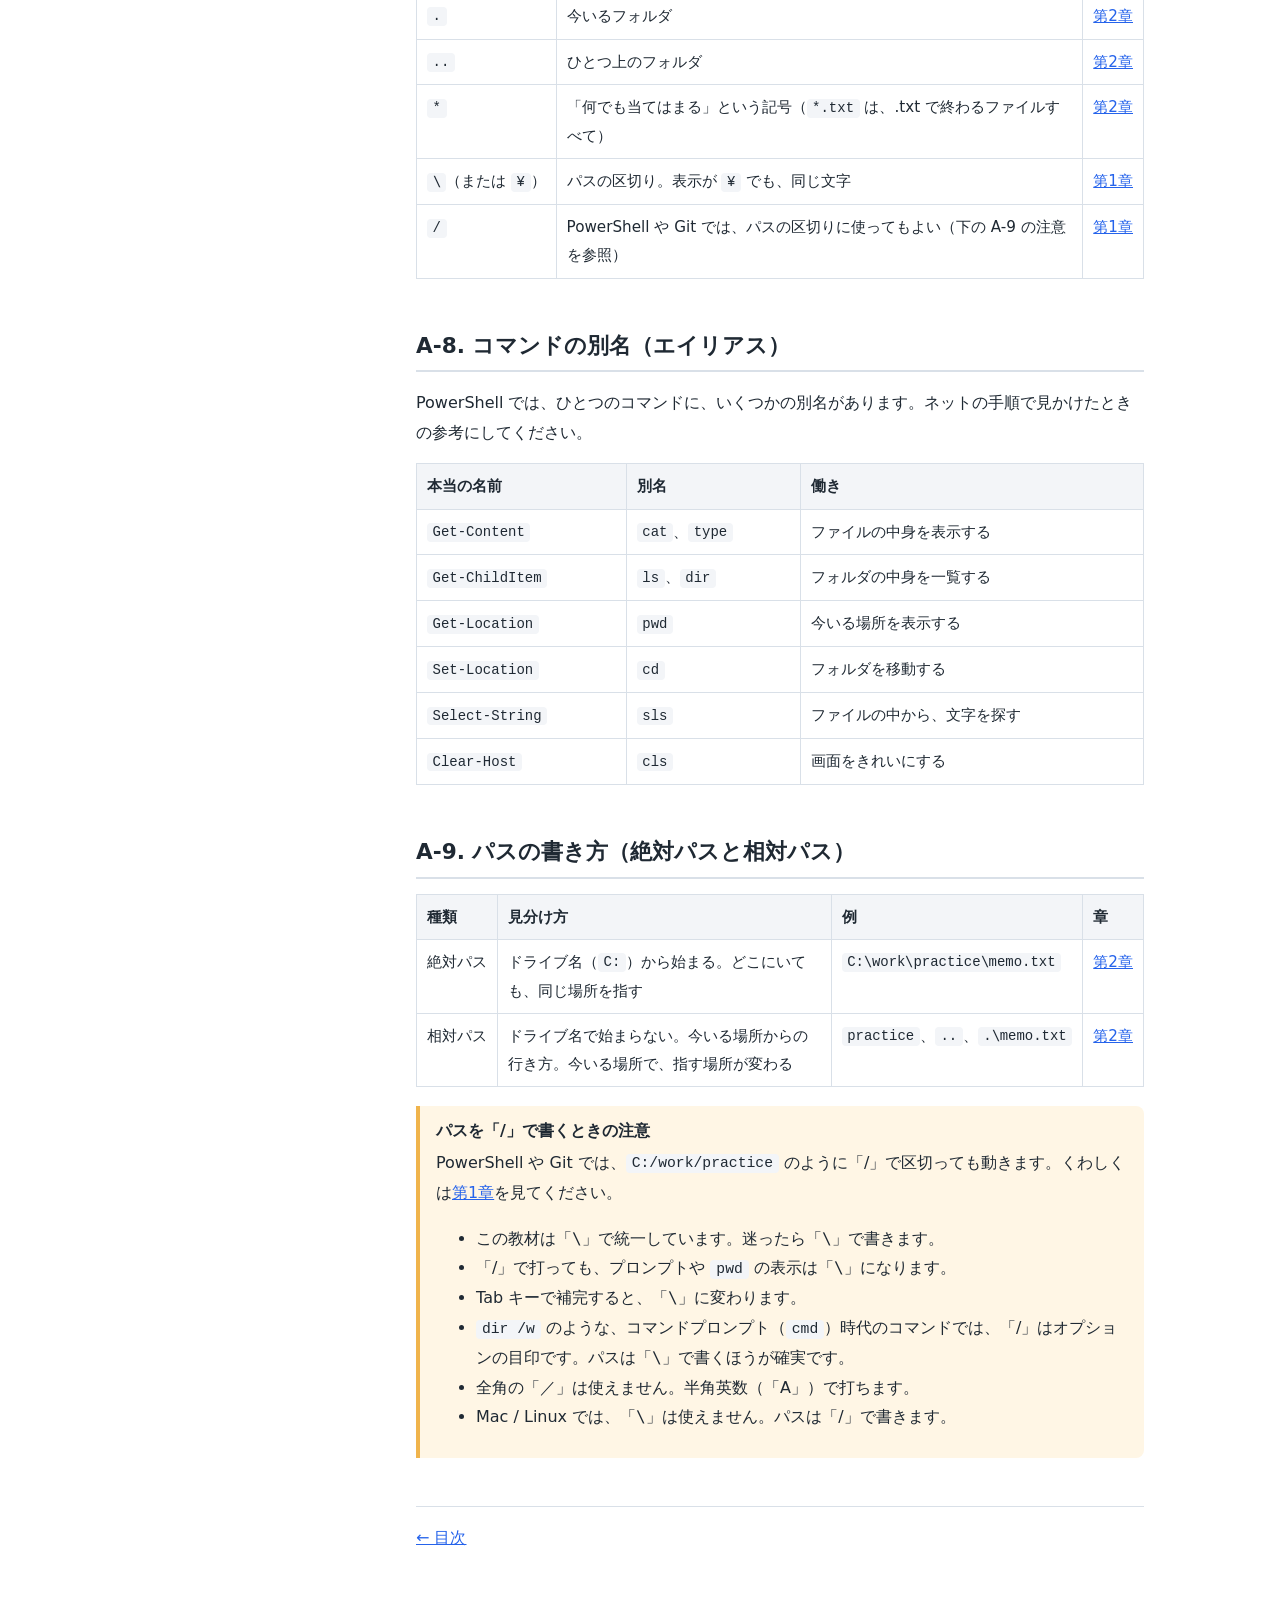
==== commit a76b4418: "第7章「Pull Request」を追加する（0.8.0） - 第7章（docs/chapter-07.html）を追加。一人で完走できる流れ（枝を push → PR を作る → Files cha" ====
--- a/docs/appendix-commands.html
+++ b/docs/appendix-commands.html
@@ -10,7 +10,7 @@
 <link rel="stylesheet" href="toc.css">
 </head>
 <body>
-<header class="site"><a class="title" href="index.html">Git と GitHub 入門</a><span class="ver"><!--ver--><a href="https://github.com/chitchi1216/git-github-textbook/blob/main/CHANGELOG.md">版 0.7.1（ドラフト）</a> ・ 2026-11-08 ・ 作成者 <a href="https://github.com/chitchi1216">chitchi1216</a><!--/ver--></span></header>
+<header class="site"><a class="title" href="index.html">Git と GitHub 入門</a><span class="ver"><!--ver--><a href="https://github.com/chitchi1216/git-github-textbook/blob/main/CHANGELOG.md">版 0.8.0（ドラフト）</a> ・ 2026-11-12 ・ 作成者 <a href="https://github.com/chitchi1216">chitchi1216</a><!--/ver--></span></header>
 <main class="wrap">
   <p class="meta">付録A</p>
   <h1>よく使うコマンド一覧</h1>
@@ -79,7 +79,7 @@
   </table>
 
   <h2>A-6. Git の基本操作</h2>
-  <p>第3章〜第6章のコマンドを載せています。第7章以降も、順番に追加していきます。</p>
+  <p>第3章〜第7章のコマンドを載せています。第8章以降も、順番に追加していきます。</p>
   <table class="cmds">
     <tr><th>コマンド</th><th>もとの英語</th><th>意味</th><th>使用例</th><th>章</th></tr>
     <tr><td><code>git --version</code></td><td class="en-col">version（版）</td><td>Git のバージョンを表示する（インストールの確認）</td><td><code>git --version</code></td><td><a href="chapter-03.html">第3章</a></td></tr>
@@ -111,8 +111,12 @@
     <tr><td><code>git switch -c</code></td><td class="en-col"><strong>c</strong>reate（作る）</td><td>ブランチを作って、そこへ切り替える</td><td><code>git switch -c add-notes</code></td><td><a href="chapter-06.html">第6章</a></td></tr>
     <tr><td><code>git switch -</code></td><td class="en-col">—（直前の枝）</td><td>直前にいたブランチに戻る</td><td><code>git switch -</code></td><td><a href="chapter-06.html">第6章</a></td></tr>
     <tr><td><code>git merge</code></td><td class="en-col">merge（合流させる）</td><td>別のブランチを、今いるブランチに合流させる</td><td><code>git merge add-notes</code></td><td><a href="chapter-06.html">第6章</a></td></tr>
-    <tr><td><code>git branch -d</code></td><td class="en-col"><strong>d</strong>elete（削除）</td><td>合流済みのブランチを消す。未合流なら止めてくれる</td><td><code>git branch -d add-notes</code></td><td><a href="chapter-06.html">第6章</a></td></tr>
+    <tr><td><code>git branch -d</code></td><td class="en-col"><strong>d</strong>elete（削除）</td><td>合流済みのブランチを消す。今いる枝に合流していなければ止めてくれる（ただし、push -u で送り先を覚えさせた枝は、送り先の情報が残っている間は、送り先に送ってあれば消える。第7章）</td><td><code>git branch -d add-notes</code></td><td><a href="chapter-06.html">第6章</a></td></tr>
     <tr><td><code>git log --oneline --graph --all</code></td><td class="en-col">graph（図）、all（すべて）</td><td>すべてのブランチの履歴を、図で表示する</td><td><code>git log --oneline --graph --all</code></td><td><a href="chapter-06.html">第6章</a></td></tr>
+    <tr><td><code>git push -u origin 枝の名前</code></td><td class="en-col">push（押し出す）、<strong>u</strong>pstream（上流）</td><td>作業した枝を、初めて GitHub に送る。以降、その枝では git push だけで済む</td><td><code>git push -u origin add-profile</code></td><td><a href="chapter-07.html">第7章</a></td></tr>
+    <tr><td><code>git fetch --prune</code></td><td class="en-col">fetch（取ってくる）、prune（枝を刈り込む）</td><td>GitHub で消えた枝の、手元に残った古い情報を消す</td><td><code>git fetch --prune</code></td><td><a href="chapter-07.html">第7章</a></td></tr>
+    <tr><td><code>git branch -a</code></td><td class="en-col"><strong>a</strong>ll（すべて）</td><td>手元の枝に加えて、GitHub の枝の情報（remotes/origin/…）も表示する</td><td><code>git branch -a</code></td><td><a href="chapter-07.html">第7章</a></td></tr>
+    <tr><td><code>git branch -D</code></td><td class="en-col"><strong>D</strong>elete（強制削除）</td><td>合流していない枝を、強制的に消す。<strong>記録が失われる</strong>ので、要らないと確かめたときだけ使う</td><td><code>git branch -D try-close</code></td><td><a href="chapter-07.html">第7章</a></td></tr>
   </table>
 
   <h2>A-7. キー操作と、特別な記号</h2>
